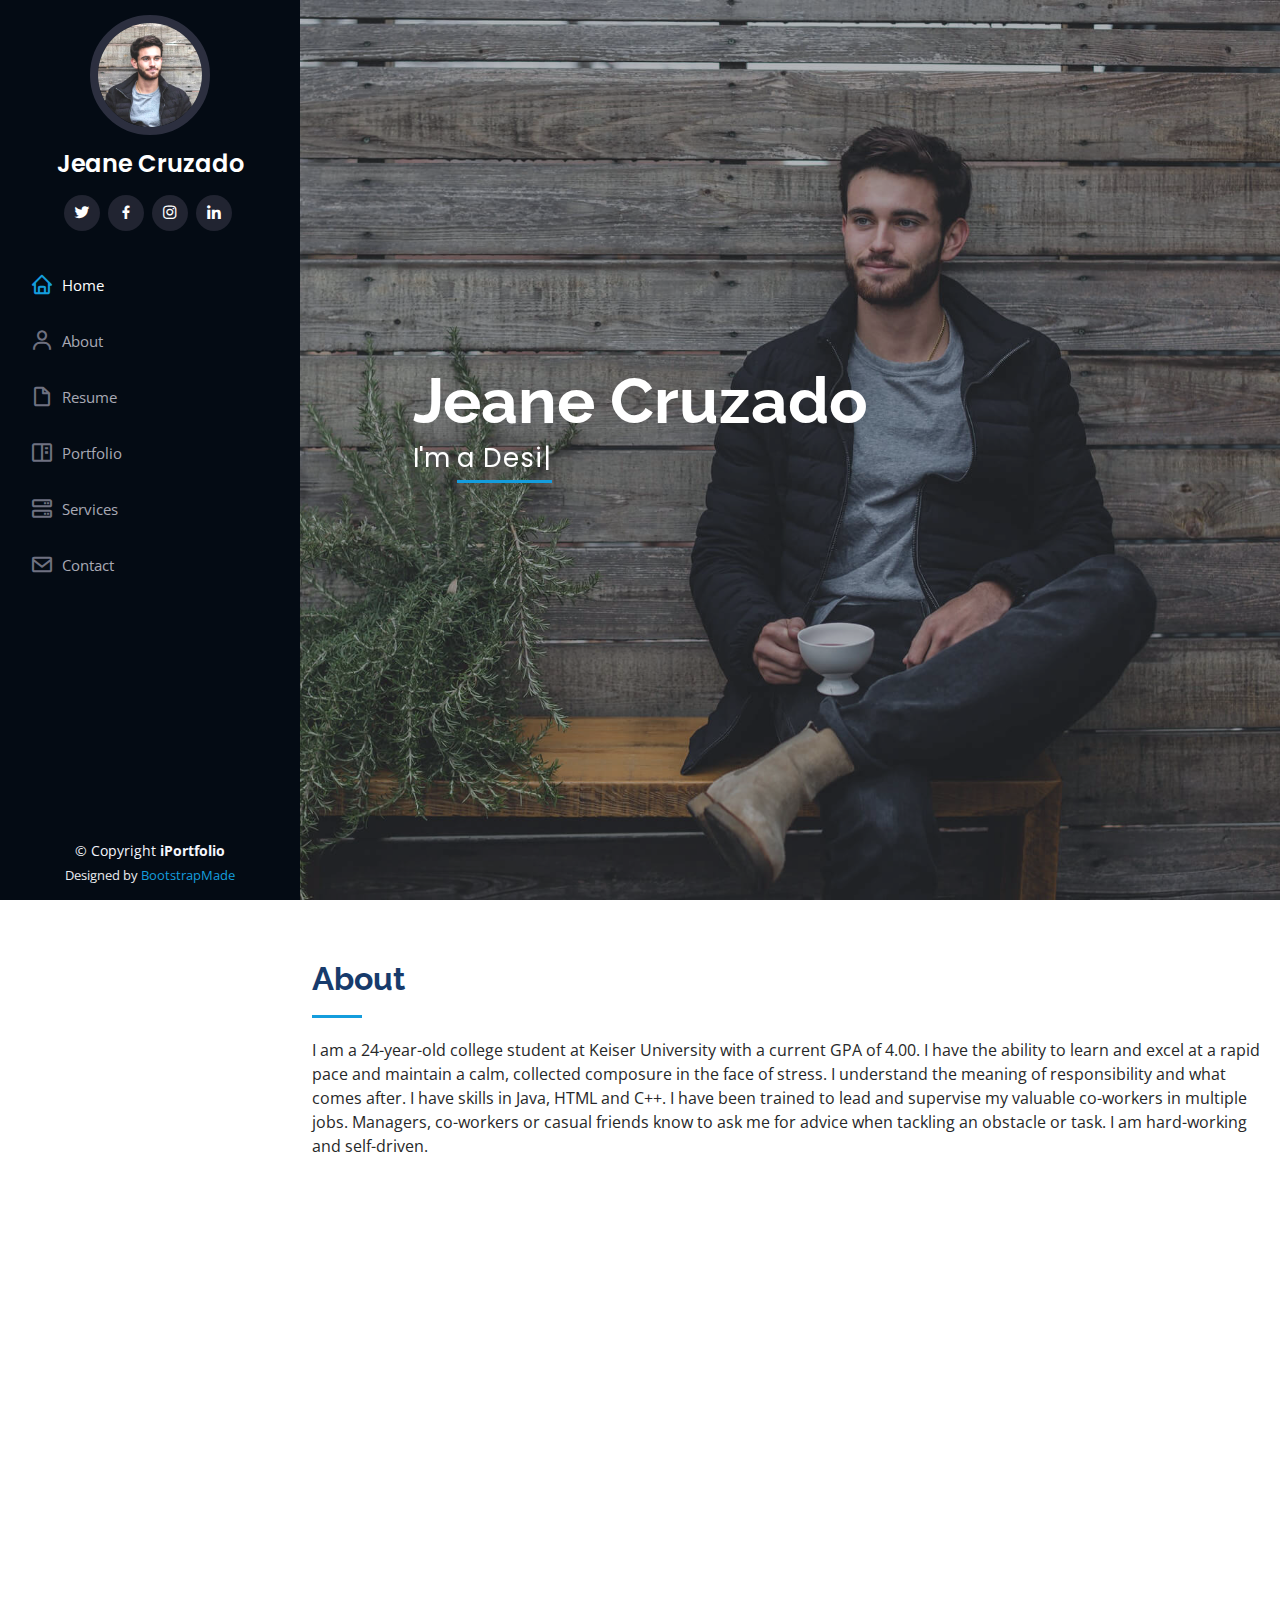
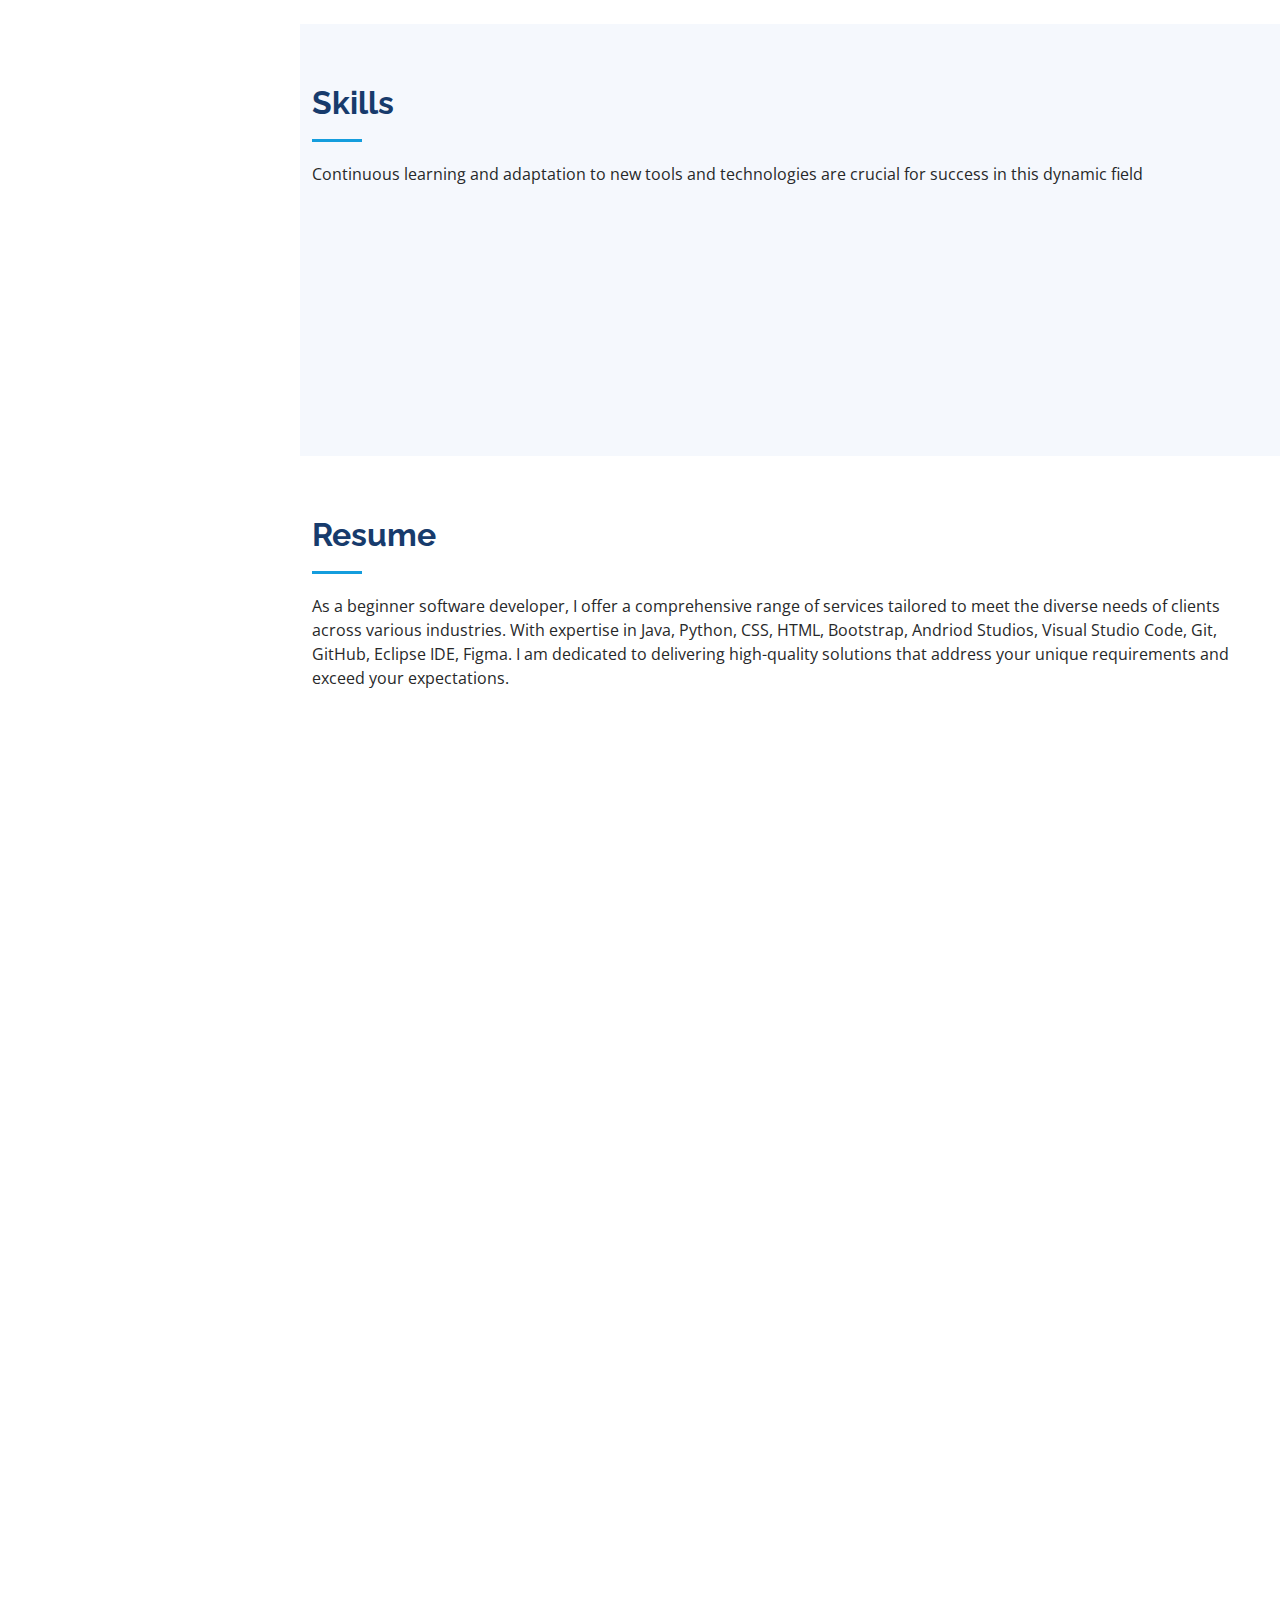
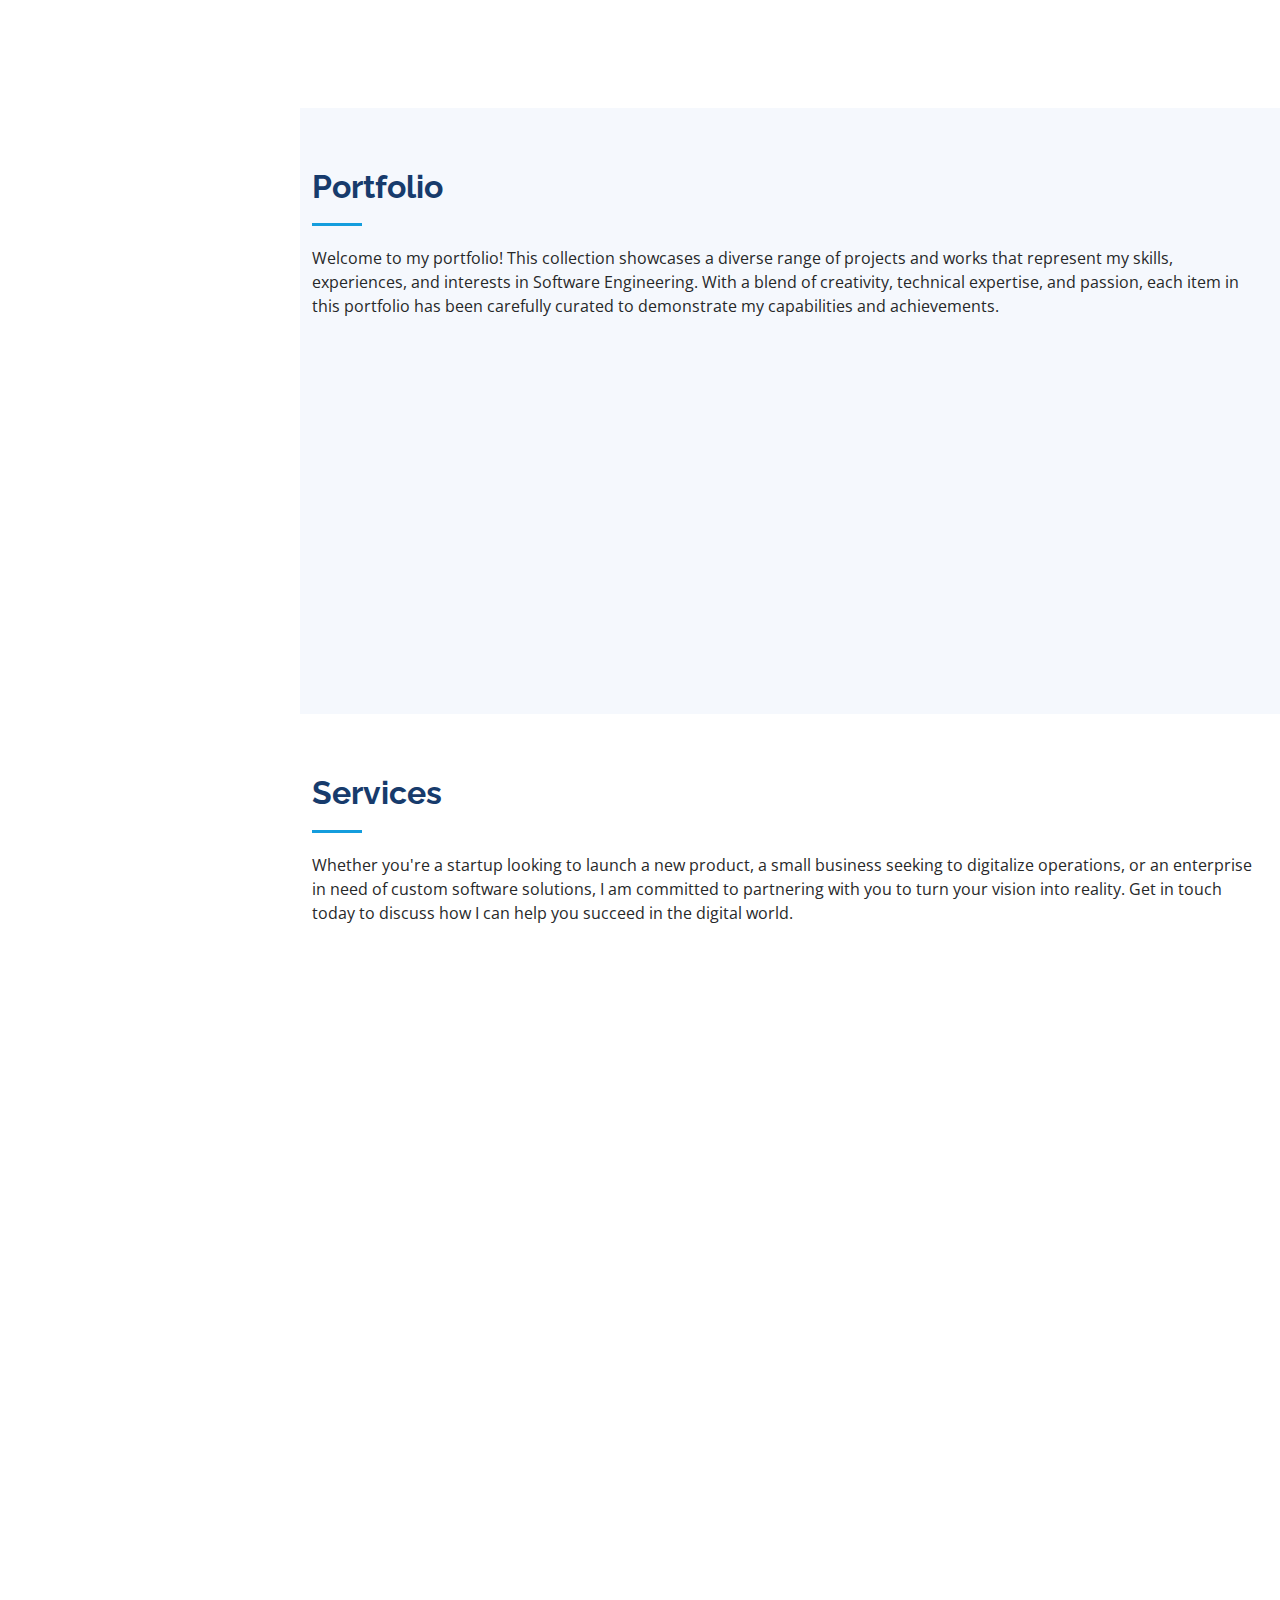
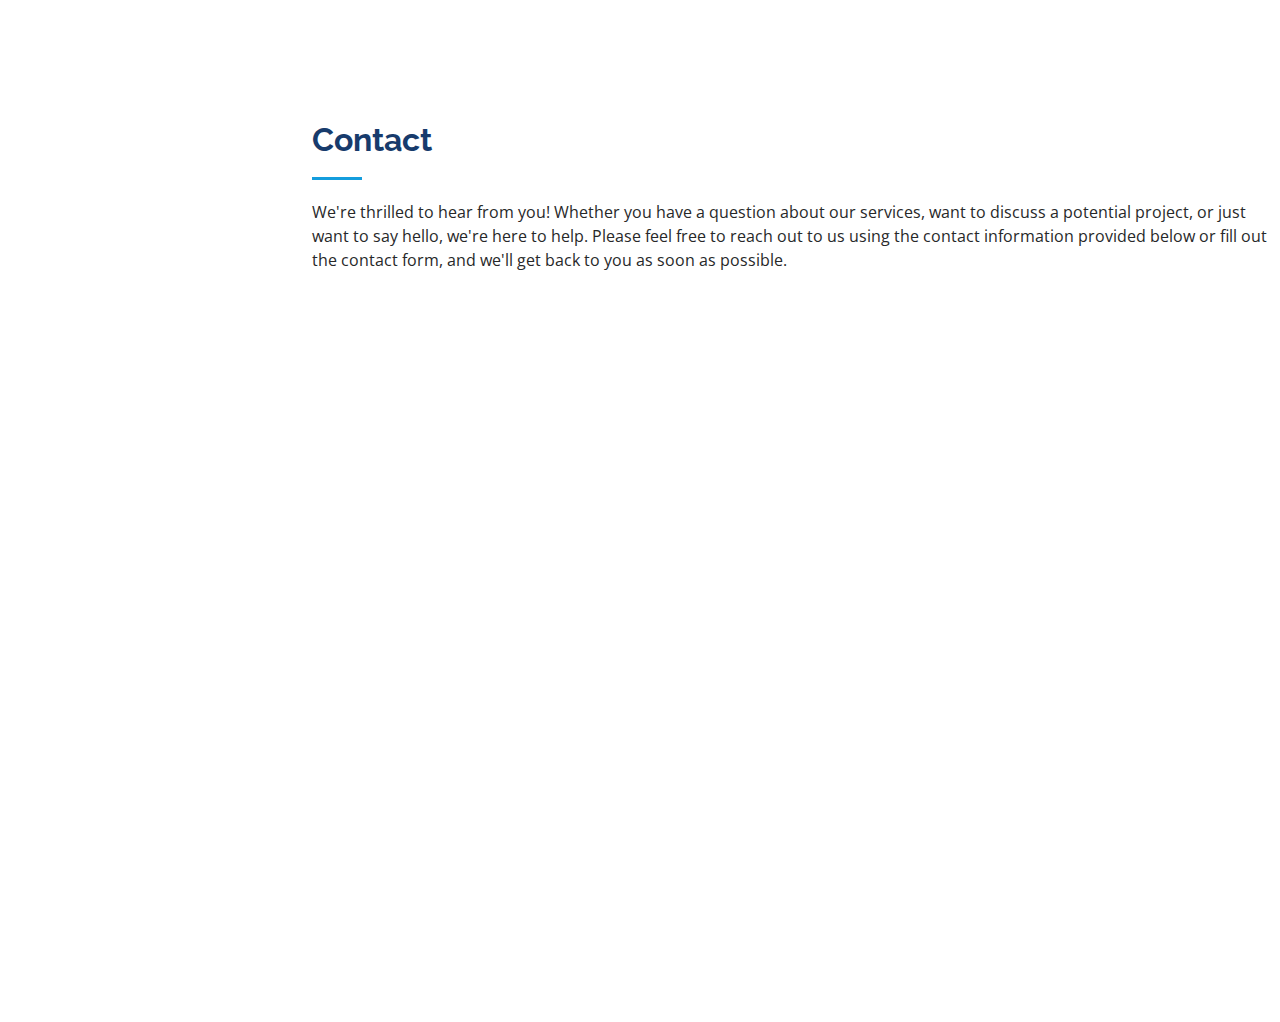
==== iPortfolio/index.html @ e2f55535 "changed porftfolio display size" ====
<!DOCTYPE html>
<html lang="en">

<head>
  <meta charset="utf-8">
  <meta content="width=device-width, initial-scale=1.0" name="viewport">

  <title>Jeane Cruzado</title>
  <meta content="" name="description">
  <meta content="" name="keywords">

  <!-- Favicons -->
  <link href="assets/img/favicon.png" rel="icon">
  <link href="assets/img/apple-touch-icon.png" rel="apple-touch-icon">

  <!-- Google Fonts -->
  <link href="https://fonts.googleapis.com/css?family=Open+Sans:300,300i,400,400i,600,600i,700,700i|Raleway:300,300i,400,400i,500,500i,600,600i,700,700i|Poppins:300,300i,400,400i,500,500i,600,600i,700,700i" rel="stylesheet">

  <!-- Vendor CSS Files -->
  <link href="assets/vendor/aos/aos.css" rel="stylesheet">
  <link href="assets/vendor/bootstrap/css/bootstrap.min.css" rel="stylesheet">
  <link href="assets/vendor/bootstrap-icons/bootstrap-icons.css" rel="stylesheet">
  <link href="assets/vendor/boxicons/css/boxicons.min.css" rel="stylesheet">
  <link href="assets/vendor/glightbox/css/glightbox.min.css" rel="stylesheet">
  <link href="assets/vendor/swiper/swiper-bundle.min.css" rel="stylesheet">

  <!-- Template Main CSS File -->
  <link href="assets/css/style.css" rel="stylesheet">

  <!-- =======================================================
  * Template Name: iPortfolio - v3.7.0
  * Template URL: https://bootstrapmade.com/iportfolio-bootstrap-portfolio-websites-template/
  * Author: BootstrapMade.com
  * License: https://bootstrapmade.com/license/
  ======================================================== -->
</head>

<body>

  <!-- ======= Mobile nav toggle button ======= -->
  <i class="bi bi-list mobile-nav-toggle d-xl-none"></i>

  <!-- ======= Header ======= -->
  <header id="header">
    <div class="d-flex flex-column">

      <div class="profile">
        <img src="assets/img/profile-img.jpg" alt="" class="img-fluid rounded-circle">
        <h1 class="text-light"><a href="index.html">Jeane Cruzado</a></h1>
        <div class="social-links mt-3 text-center">
          <a href="https://twitter.com/rstlss28" class="twitter"><i class="bx bxl-twitter"></i></a>
          <a href="https://www.facebook.com/jmcruzado.28" class="facebook"><i class="bx bxl-facebook"></i></a>
          <a href="https://www.instagram.com/donjeane28/" class="instagram"><i class="bx bxl-instagram"></i></a>
          <a href="https://www.linkedin.com/in/jeane-cruzado-092113208/" class="linkedin"><i class="bx bxl-linkedin"></i></a>
        </div>
      </div>

      <nav id="navbar" class="nav-menu navbar">
        <ul>
          <li><a href="#hero" class="nav-link scrollto active"><i class="bx bx-home"></i> <span>Home</span></a></li>
          <li><a href="#about" class="nav-link scrollto"><i class="bx bx-user"></i> <span>About</span></a></li>
          <li><a href="#resume" class="nav-link scrollto"><i class="bx bx-file-blank"></i> <span>Resume</span></a></li>
          <li><a href="#portfolio" class="nav-link scrollto"><i class="bx bx-book-content"></i> <span>Portfolio</span></a></li>
          <li><a href="#services" class="nav-link scrollto"><i class="bx bx-server"></i> <span>Services</span></a></li>
          <li><a href="#contact" class="nav-link scrollto"><i class="bx bx-envelope"></i> <span>Contact</span></a></li>
        </ul>
      </nav><!-- .nav-menu -->
    </div>
  </header><!-- End Header -->

  <!-- ======= Hero Section ======= -->
  <section id="hero" class="d-flex flex-column justify-content-center align-items-center">
    <div class="hero-container" data-aos="fade-in">
      <h1>Jeane Cruzado</h1>
      <p>I'm <span class="typed" data-typed-items="a Designer,a Developer,a Freelancer"></span></p>
    </div>
  </section><!-- End Hero -->

  <main id="main">

    <!-- ======= About Section ======= -->
    <section id="about" class="about">
      <div class="container">

        <div class="section-title">
          <h2>About</h2>
          <p>I am a 24-year-old college student at Keiser University with a current GPA of 4.00. I have the ability to learn and excel at a rapid pace and maintain a calm, collected composure in the face of stress. I understand the meaning of responsibility and what comes after. I have skills in Java, HTML and C++. I have been trained to lead and supervise my valuable co-workers in multiple jobs. Managers, co-workers or casual friends know to ask me for advice when tackling an obstacle or task. I am hard-working and self-driven.  </p>
        </div>

        <div class="row">
          <div class="col-lg-4" data-aos="fade-right">
            <img src="assets/img/profile-img.jpg" class="img-fluid" alt="">
          </div>
          <div class="col-lg-8 pt-4 pt-lg-0 content" data-aos="fade-left">
            <h3>UI/UX Designer &amp; Web Developer.</h3>
            <p class="fst-italic">
              Lorem ipsum dolor sit amet, consectetur adipiscing elit, sed do eiusmod tempor incididunt ut labore et dolore
              magna aliqua.
            </p>
            <div class="row">
              <div class="col-lg-6">
                <ul>
                  <li><i class="bi bi-chevron-right"></i> <strong>Birthday:</strong> <span>28 May 1999</span></li>
                  <li><i class="bi bi-chevron-right"></i> <strong>Website:</strong> <span>www.calendier.com</span></li>
                  <li><i class="bi bi-chevron-right"></i> <strong>Phone:</strong> <span>(954) 600-4124</span></li>
                  <li><i class="bi bi-chevron-right"></i> <strong>City:</strong> <span>Florida, USA</span></li>
                </ul>
              </div>
              <div class="col-lg-6">
                <ul>
                  <li><i class="bi bi-chevron-right"></i> <strong>Age:</strong> <span>24s</span></li>
                  <li><i class="bi bi-chevron-right"></i> <strong>Degree:</strong> <span>Bachelors</span></li>
                  <li><i class="bi bi-chevron-right"></i> <strong>PhEmailone:</strong> <span>jeanecruzado28@gmail.com</span></li>
                  <li><i class="bi bi-chevron-right"></i> <strong>Freelance:</strong> <span>Available</span></li>
                </ul>
              </div>
            </div>
            <p>
              Whether you're launching a new website, revamping an existing one, or need ongoing support and maintenance, our team of experienced web developers is here to help. Contact us today to discuss your project requirements and take the first step towards building a successful online presence.
            </p>
          </div>
        </div>

      </div>
    </section><!-- End About Section -->

    <!-- ======= Skills Section ======= -->
    <section id="skills" class="skills section-bg">
      <div class="container">

        <div class="section-title">
          <h2>Skills</h2>
          <p>Continuous learning and adaptation to new tools and technologies are crucial for success in this dynamic field</p>
        </div>

        <div class="row skills-content">

          <div class="col-lg-6" data-aos="fade-up">

            <div class="progress">
              <span class="skill">HTML <i class="val">100%</i></span>
              <div class="progress-bar-wrap">
                <div class="progress-bar" role="progressbar" aria-valuenow="100" aria-valuemin="0" aria-valuemax="100"></div>
              </div>
            </div>

            <div class="progress">
              <span class="skill">CSS <i class="val">100%</i></span>
              <div class="progress-bar-wrap">
                <div class="progress-bar" role="progressbar" aria-valuenow="100" aria-valuemin="0" aria-valuemax="100"></div>
              </div>
            </div>

            <div class="progress">
              <span class="skill">JavaScript <i class="val">75%</i></span>
              <div class="progress-bar-wrap">
                <div class="progress-bar" role="progressbar" aria-valuenow="75" aria-valuemin="0" aria-valuemax="100"></div>
              </div>
            </div>

          </div>

          <div class="col-lg-6" data-aos="fade-up" data-aos-delay="100">

            <div class="progress">
              <span class="skill">Python <i class="val">20%</i></span>
              <div class="progress-bar-wrap">
                <div class="progress-bar" role="progressbar" aria-valuenow="20" aria-valuemin="0" aria-valuemax="100"></div>
              </div>
            </div>

            <div class="progress">
              <span class="skill">WordPress/CMS <i class="val">90%</i></span>
              <div class="progress-bar-wrap">
                <div class="progress-bar" role="progressbar" aria-valuenow="90" aria-valuemin="0" aria-valuemax="100"></div>
              </div>
            </div>

            <div class="progress">
              <span class="skill">Java <i class="val">100%</i></span>
              <div class="progress-bar-wrap">
                <div class="progress-bar" role="progressbar" aria-valuenow="100" aria-valuemin="0" aria-valuemax="100"></div>
              </div>
            </div>

          </div>

        </div>

      </div>
    </section><!-- End Skills Section -->

    <!-- ======= Resume Section ======= -->
    <section id="resume" class="resume">
      <div class="container">

        <div class="section-title">
          <h2>Resume</h2>
          <p>As a beginner software developer, I offer a comprehensive range of services tailored to meet the diverse needs of clients across various industries. With expertise in Java, Python, CSS, HTML, Bootstrap, Andriod Studios, Visual Studio Code, Git, GitHub, Eclipse IDE, Figma. I am dedicated to delivering high-quality solutions that address your unique requirements and exceed your expectations.</p>
        </div>

        <div class="row">
          <div class="col-lg-6" data-aos="fade-up">
            <h3 class="resume-title">Sumary</h3>
            <div class="resume-item pb-0">
              <h4>Jeane Cruzado</h4>
              <p><em>Software Engineering student at Keiser University. Experienced in Retail, Sales, Marketing, Security and Food Industry</em></p>
              <ul>
                <li>2062 SW 176th Ave, Miramar, FL 33029</li>
                <li>(954) 600-4124</li>
                <li>jeanecruzado28@gmail.com </li>
              </ul>
            </div>

            <h3 class="resume-title">Education</h3>
            <div class="resume-item">
              <h4>Bachelor of Science in Software Engineering</h4>
              <h5>2023 - Ongoing</h5>
              <p><em>Keiser University, Pembroke Pines, FL</em></p>
              <p>Keiser University was founded by Dr. Arthur Keiser and Evelyn Keiser in 1977, when they set out to create a University to better serve adult learners seeking a career-focused education.</p>
            </div>
          </div>
          <div class="col-lg-6" data-aos="fade-up" data-aos-delay="100">
            <h3 class="resume-title">Professional Experience</h3> 
            
            <div class="resume-item">
              <h4>Shift Supervisor</h4>
              <h5>October,2016 – February 2017</h5>
              <p><em>Haagen-Dazs, Sunrise, FL</em></p>
            </div>
            <div class="resume-item">
              <h4>Shift Supervisor</h4>
              <h5>February 2017 – April 2018</h5>
              <p><em>Panera Bread, Pembroke Pines, FL </em></p>
            </div>
            <div class="resume-item">
              <h4>Shift Supervisor</h4>
              <h5>April 2018 - November 2018</h5>
              <p><em>Winn-Dixie, Pembroke Pines, FL </em></p>
            </div>
            <div class="resume-item">
              <h4>Deli Clerk</h4>
              <h5>February 2017 – April 2018</h5>
              <p><em>BJ's Wholesale, Pembroke Pines, FL </em></p>
            </div>
            <div class="resume-item">
              <h4>Line Associate</h4>
              <h5>January 2020 – January 2022</h5>
              <p><em>Au Bon Pain, Hollywood, FL </em></p>
            </div>
            <div class="resume-item">
              <h4>Security Agent</h4>
              <h5>February 2017 – April 2018</h5>
              <p><em>Global Security Associates, Fort Lauderdale/Miami Airport </em></p>
            </div>
            <div class="resume-item">
              <h4>Full Time Key Holder</h4>
              <h5>February 2017 – April 2018</h5>
              <p><em>Full-Time Key Holder, Pembroke Pines, FL </em></p>
            </div>  

           
          </div>
        </div>

      </div>
    </section><!-- End Resume Section -->

    <!-- ======= Portfolio Section ======= -->
    <section id="portfolio" class="portfolio section-bg">
      <div class="container">

        <div class="section-title">
          <h2>Portfolio</h2>
          <p>Welcome to my portfolio! This collection showcases a diverse range of projects and works that represent my skills, experiences, and interests in Software Engineering. With a blend of creativity, technical expertise, and passion, each item in this portfolio has been carefully curated to demonstrate my capabilities and achievements.</p>
        </div>

        <div class="row" data-aos="fade-up">
          <div class="col-lg-12 d-flex justify-content-center">
            <ul id="portfolio-flters">
              <li data-filter="*" class="filter-active">All</li>
              <li data-filter=".filter-app">App</li>
              <li data-filter=".filter-web">Web</li>
            </ul>
          </div>
        </div>

        <div class="row portfolio-container" data-aos="fade-up" data-aos-delay="100">

          <div class="col-lg-4 col-md-6 portfolio-item filter-app">
            <div class="portfolio-wrap">
              <img src="/iPortfolio/assets/img/projects/calendier_loginPage.png" class="img-fluid" alt=""/>
              <div class="portfolio-links">
                <a href="/iPortfolio/assets/img/projects/calendier_loginPage.png" data-gallery="portfolioGallery" class="portfolio-lightbox" title="Calendier"><i class="bx bx-plus"></i></a>
                <a href="portfolio-details.html" title="More Details"><i class="bx bx-link"></i></a>
              </div>
            </div>
          </div>

          <div class="col-lg-4 col-md-6 portfolio-item filter-web">
            <div class="portfolio-wrap">
              <img src="/iPortfolio/assets/img/project_pic.png" class="img-fluid" alt=""/>
              <div class="portfolio-links">
                <a href="/iPortfolio/assets/img/project_pic.png" data-gallery="portfolioGallery" class="portfolio-lightbox" title="Calendier.com"><i class="bx bx-plus"></i></a>
                <a href="portfolio-details.html" title="More Details"><i class="bx bx-link"></i></a>
              </div>
            </div>
          </div>

        </div>

      </div>
    </section><!-- End Portfolio Section -->

    <!-- ======= Services Section ======= -->
    <section id="services" class="services">
      <div class="container">

        <div class="section-title">
          <h2>Services</h2>
          <p>Whether you're a startup looking to launch a new product, a small business seeking to digitalize operations, or an enterprise in need of custom software solutions, I am committed to partnering with you to turn your vision into reality. Get in touch today to discuss how I can help you succeed in the digital world.</p>
        </div>

        <div class="row">
          <div class="col-lg-4 col-md-6 icon-box" data-aos="fade-up">
            <div class="icon"><i class="bi bi-briefcase"></i></div>
            <h4 class="title"><a href=""> Custom Software Development</a></h4>
            <p class="description">I specialize in developing bespoke software solutions tailored to your specific business needs. Whether you require a web application, mobile app, desktop software, or enterprise solution, I can design and build a custom solution from scratch.</p>
          </div>
          <div class="col-lg-4 col-md-6 icon-box" data-aos="fade-up" data-aos-delay="100">
            <div class="icon"><i class="bi bi-card-checklist"></i></div>
            <h4 class="title"><a href="">Web Development</a></h4>
            <p class="description">From simple websites to complex web applications, I offer full-stack web development services. Utilizing the latest technologies such as HTML5, CSS3, JavaScript, and various frameworks (e.g., React.js, Angular, Vue.js), I create responsive, user-friendly, and scalable web solutions.</p>
          </div>
          <div class="col-lg-4 col-md-6 icon-box" data-aos="fade-up" data-aos-delay="200">
            <div class="icon"><i class="bi bi-bar-chart"></i></div>
            <h4 class="title"><a href="">Mobile App Development</a></h4>
            <p class="description">I have expertise in developing native and cross-platform mobile applications for iOS and Android platforms. Leveraging tools like Swift, Kotlin, React Native, or Flutter, I craft intuitive and feature-rich mobile apps that enhance user engagement and drive business growth.</p>
          </div>
          <div class="col-lg-4 col-md-6 icon-box" data-aos="fade-up" data-aos-delay="300">
            <div class="icon"><i class="bi bi-binoculars"></i></div>
            <h4 class="title"><a href=""> Software Consulting</a></h4>
            <p class="description">Need guidance on technology selection, architecture design, or project planning? I provide strategic software consulting services to help you make informed decisions and optimize your software development processes for maximum efficiency and effectiveness.</p>
          </div>
          <div class="col-lg-4 col-md-6 icon-box" data-aos="fade-up" data-aos-delay="400">
            <div class="icon"><i class="bi bi-brightness-high"></i></div>
            <h4 class="title"><a href="">API Development and Integration</a></h4>
            <p class="description">I design and develop robust APIs (Application Programming Interfaces) to facilitate seamless communication and data exchange between different software systems. Additionally, I offer integration services to connect your existing applications with third-party services or platforms.</p>
          </div>
          <div class="col-lg-4 col-md-6 icon-box" data-aos="fade-up" data-aos-delay="500">
            <div class="icon"><i class="bi bi-calendar4-week"></i></div>
            <h4 class="title"><a href="">Maintenance and Support</a></h4>
            <p class="description">Your software solution requires ongoing maintenance and support to ensure optimal performance and reliability. I offer maintenance services, including bug fixes, performance optimization, security updates, and feature enhancements, to keep your software up-to-date and running smoothly.</p>
          </div>
        </div>

      </div>
    </section><!-- End Services Section -->

    <!-- ======= Contact Section ======= -->
    <section id="contact" class="contact">
      <div class="container">

        <div class="section-title">
          <h2>Contact</h2>
          <p>We're thrilled to hear from you! Whether you have a question about our services, want to discuss a potential project, or just want to say hello, we're here to help. Please feel free to reach out to us using the contact information provided below or fill out the contact form, and we'll get back to you as soon as possible.</p>
        </div>

        <div class="row" data-aos="fade-in">

          <div class="col-lg-5 d-flex align-items-stretch">
            <div class="info">
              <div class="address">
                <i class="bi bi-geo-alt"></i>
                <h4>Location:</h4>
                <p>2062 SW 176th Ave, Miramar, FL 33029</p>
              </div>

              <div class="email">
                <i class="bi bi-envelope"></i>
                <h4>Email:</h4>
                <p>jeanecruzado28@gmail.com</p>
              </div>

              <div class="phone">
                <i class="bi bi-phone"></i>
                <h4>Call:</h4>
                <p>+1 (954) 600-4124</p>
              </div>

              <iframe src="https://www.google.com/maps/embed?pb=!1m18!1m12!1m3!1d3586.3798184156694!2d-80.38581572513651!3d25.988372599202624!2m3!1f0!2f0!3f0!3m2!1i1024!2i768!4f13.1!3m3!1m2!1s0x88d9a3e930a8bf61%3A0x116f5a7b94c8d206!2s2062%20SW%20176th%20Ave%2C%20Miramar%2C%20FL%2033029!5e0!3m2!1sen!2sus!4v1710290261396!5m2!1sen!2sus" width="450" height="250" style="border:0;" allowfullscreen="" loading="lazy" referrerpolicy="no-referrer-when-downgrade"></iframe>
            </div>

          </div>

          <div class="col-lg-7 mt-5 mt-lg-0 d-flex align-items-stretch">
            <form action="forms/contact.php" method="post" role="form" class="php-email-form">
              <div class="row">
                <div class="form-group col-md-6">
                  <label for="name">Your Name</label>
                  <input type="text" name="name" class="form-control" id="name" required>
                </div>
                <div class="form-group col-md-6">
                  <label for="name">Your Email</label>
                  <input type="email" class="form-control" name="email" id="email" required>
                </div>
              </div>
              <div class="form-group">
                <label for="name">Subject</label>
                <input type="text" class="form-control" name="subject" id="subject" required>
              </div>
              <div class="form-group">
                <label for="name">Message</label>
                <textarea class="form-control" name="message" rows="10" required></textarea>
              </div>
              <div class="my-3">
                <div class="loading">Loading</div>
                <div class="error-message"></div>
                <div class="sent-message">Your message has been sent. Thank you!</div>
              </div>
              <div class="text-center"><button type="submit">Send Message</button></div>
            </form>
          </div>

        </div>

      </div>
    </section><!-- End Contact Section -->

  </main><!-- End #main -->

  <!-- ======= Footer ======= -->
  <footer id="footer">
    <div class="container">
      <div class="copyright">
        &copy; Copyright <strong><span>iPortfolio</span></strong>
      </div>
      <div class="credits">
        <!-- All the links in the footer should remain intact. -->
        <!-- You can delete the links only if you purchased the pro version. -->
        <!-- Licensing information: https://bootstrapmade.com/license/ -->
        <!-- Purchase the pro version with working PHP/AJAX contact form: https://bootstrapmade.com/iportfolio-bootstrap-portfolio-websites-template/ -->
        Designed by <a href="https://bootstrapmade.com/">BootstrapMade</a>
      </div>
    </div>
  </footer><!-- End  Footer -->

  <a href="#" class="back-to-top d-flex align-items-center justify-content-center"><i class="bi bi-arrow-up-short"></i></a>

  <!-- Vendor JS Files -->
  <script src="assets/vendor/purecounter/purecounter.js"></script>
  <script src="assets/vendor/aos/aos.js"></script>
  <script src="assets/vendor/bootstrap/js/bootstrap.bundle.min.js"></script>
  <script src="assets/vendor/glightbox/js/glightbox.min.js"></script>
  <script src="assets/vendor/isotope-layout/isotope.pkgd.min.js"></script>
  <script src="assets/vendor/swiper/swiper-bundle.min.js"></script>
  <script src="assets/vendor/typed.js/typed.min.js"></script>
  <script src="assets/vendor/waypoints/noframework.waypoints.js"></script>
  <script src="assets/vendor/php-email-form/validate.js"></script>

  <!-- Template Main JS File -->
  <script src="assets/js/main.js"></script>

</body>

</html>
---- iPortfolio/assets/css/style.css ----
/**
* Template Name: iPortfolio - v3.7.0
* Template URL: https://bootstrapmade.com/iportfolio-bootstrap-portfolio-websites-template/
* Author: BootstrapMade.com
* License: https://bootstrapmade.com/license/
*/

/*--------------------------------------------------------------
# General
--------------------------------------------------------------*/
body {
  font-family: "Open Sans", sans-serif;
  color: #272829;
}

a {
  color: #149ddd;
  text-decoration: none;
}

a:hover {
  color: #37b3ed;
  text-decoration: none;
}

h1, h2, h3, h4, h5, h6 {
  font-family: "Raleway", sans-serif;
}

/*--------------------------------------------------------------
# Back to top button
--------------------------------------------------------------*/
.back-to-top {
  position: fixed;
  visibility: hidden;
  opacity: 0;
  right: 15px;
  bottom: 15px;
  z-index: 996;
  background: #149ddd;
  width: 40px;
  height: 40px;
  border-radius: 50px;
  transition: all 0.4s;
}
.back-to-top i {
  font-size: 28px;
  color: #fff;
  line-height: 0;
}
.back-to-top:hover {
  background: #2eafec;
  color: #fff;
}
.back-to-top.active {
  visibility: visible;
  opacity: 1;
}

/*--------------------------------------------------------------
# Header
--------------------------------------------------------------*/
#header {
  position: fixed;
  top: 0;
  left: 0;
  bottom: 0;
  width: 300px;
  transition: all ease-in-out 0.5s;
  z-index: 9997;
  transition: all 0.5s;
  padding: 0 15px;
  background: #040b14;
  overflow-y: auto;
}
#header .profile img {
  margin: 15px auto;
  display: block;
  width: 120px;
  border: 8px solid #2c2f3f;
}
#header .profile h1 {
  font-size: 24px;
  margin: 0;
  padding: 0;
  font-weight: 600;
  -moz-text-align-last: center;
  text-align-last: center;
  font-family: "Poppins", sans-serif;
}
#header .profile h1 a, #header .profile h1 a:hover {
  color: #fff;
  text-decoration: none;
}
#header .profile .social-links a {
  font-size: 18px;
  display: inline-block;
  background: #212431;
  color: #fff;
  line-height: 1;
  padding: 8px 0;
  margin-right: 4px;
  border-radius: 50%;
  text-align: center;
  width: 36px;
  height: 36px;
  transition: 0.3s;
}
#header .profile .social-links a:hover {
  background: #149ddd;
  color: #fff;
  text-decoration: none;
}

#main {
  margin-left: 300px;
}

@media (max-width: 1199px) {
  #header {
    left: -300px;
  }

  #main {
    margin-left: 0;
  }
}
/*--------------------------------------------------------------
# Navigation Menu
--------------------------------------------------------------*/
/* Desktop Navigation */
.nav-menu {
  padding: 30px 0 0 0;
}
.nav-menu * {
  margin: 0;
  padding: 0;
  list-style: none;
}
.nav-menu > ul > li {
  position: relative;
  white-space: nowrap;
}
.nav-menu a, .nav-menu a:focus {
  display: flex;
  align-items: center;
  color: #a8a9b4;
  padding: 12px 15px;
  margin-bottom: 8px;
  transition: 0.3s;
  font-size: 15px;
}
.nav-menu a i, .nav-menu a:focus i {
  font-size: 24px;
  padding-right: 8px;
  color: #6f7180;
}
.nav-menu a:hover, .nav-menu .active, .nav-menu .active:focus, .nav-menu li:hover > a {
  text-decoration: none;
  color: #fff;
}
.nav-menu a:hover i, .nav-menu .active i, .nav-menu .active:focus i, .nav-menu li:hover > a i {
  color: #149ddd;
}

/* Mobile Navigation */
.mobile-nav-toggle {
  position: fixed;
  right: 15px;
  top: 15px;
  z-index: 9998;
  border: 0;
  font-size: 24px;
  transition: all 0.4s;
  outline: none !important;
  background-color: #149ddd;
  color: #fff;
  width: 40px;
  height: 40px;
  display: inline-flex;
  align-items: center;
  justify-content: center;
  line-height: 0;
  border-radius: 50px;
  cursor: pointer;
}

.mobile-nav-active {
  overflow: hidden;
}
.mobile-nav-active #header {
  left: 0;
}

/*--------------------------------------------------------------
# Hero Section
--------------------------------------------------------------*/
#hero {
  width: 100%;
  height: 100vh;
  background: url("../img/hero-bg.jpg") top center;
  background-size: cover;
}
#hero:before {
  content: "";
  background: rgba(5, 13, 24, 0.3);
  position: absolute;
  bottom: 0;
  top: 0;
  left: 0;
  right: 0;
  z-index: 1;
}
#hero .hero-container {
  position: relative;
  z-index: 2;
  min-width: 300px;
}
#hero h1 {
  margin: 0 0 10px 0;
  font-size: 64px;
  font-weight: 700;
  line-height: 56px;
  color: #fff;
}
#hero p {
  color: #fff;
  margin-bottom: 50px;
  font-size: 26px;
  font-family: "Poppins", sans-serif;
}
#hero p span {
  color: #fff;
  padding-bottom: 4px;
  letter-spacing: 1px;
  border-bottom: 3px solid #149ddd;
}
@media (min-width: 1024px) {
  #hero {
    background-attachment: fixed;
  }
}
@media (max-width: 768px) {
  #hero h1 {
    font-size: 28px;
    line-height: 36px;
  }
  #hero h2 {
    font-size: 18px;
    line-height: 24px;
    margin-bottom: 30px;
  }
}

/*--------------------------------------------------------------
# Sections General
--------------------------------------------------------------*/
section {
  padding: 60px 0;
  overflow: hidden;
}

.section-bg {
  background: #f5f8fd;
}

.section-title {
  padding-bottom: 30px;
}
.section-title h2 {
  font-size: 32px;
  font-weight: bold;
  margin-bottom: 20px;
  padding-bottom: 20px;
  position: relative;
  color: #173b6c;
}
.section-title h2::after {
  content: "";
  position: absolute;
  display: block;
  width: 50px;
  height: 3px;
  background: #149ddd;
  bottom: 0;
  left: 0;
}
.section-title p {
  margin-bottom: 0;
}

/*--------------------------------------------------------------
# About
--------------------------------------------------------------*/
.about .content h3 {
  font-weight: 700;
  font-size: 26px;
  color: #173b6c;
}
.about .content ul {
  list-style: none;
  padding: 0;
}
.about .content ul li {
  margin-bottom: 20px;
  display: flex;
  align-items: center;
}
.about .content ul strong {
  margin-right: 10px;
}
.about .content ul i {
  font-size: 16px;
  margin-right: 5px;
  color: #149ddd;
  line-height: 0;
}
.about .content p:last-child {
  margin-bottom: 0;
}

/*--------------------------------------------------------------
# Facts
--------------------------------------------------------------*/
.facts {
  padding-bottom: 30px;
}
.facts .count-box {
  padding: 30px;
  width: 100%;
}
.facts .count-box i {
  display: block;
  font-size: 44px;
  color: #149ddd;
  float: left;
  line-height: 0;
}
.facts .count-box span {
  font-size: 48px;
  line-height: 40px;
  display: block;
  font-weight: 700;
  color: #050d18;
  margin-left: 60px;
}
.facts .count-box p {
  padding: 15px 0 0 0;
  margin: 0 0 0 60px;
  font-family: "Raleway", sans-serif;
  font-size: 14px;
  color: #122f57;
}
.facts .count-box a {
  font-weight: 600;
  display: block;
  margin-top: 20px;
  color: #122f57;
  font-size: 15px;
  font-family: "Poppins", sans-serif;
  transition: ease-in-out 0.3s;
}
.facts .count-box a:hover {
  color: #1f5297;
}

/*--------------------------------------------------------------
# Akills
--------------------------------------------------------------*/
.skills .progress {
  height: 60px;
  display: block;
  background: none;
  border-radius: 0;
}
.skills .progress .skill {
  padding: 0;
  margin: 0 0 6px 0;
  text-transform: uppercase;
  display: block;
  font-weight: 600;
  font-family: "Poppins", sans-serif;
  color: #050d18;
}
.skills .progress .skill .val {
  float: right;
  font-style: normal;
}
.skills .progress-bar-wrap {
  background: #dce8f8;
  height: 10px;
}
.skills .progress-bar {
  width: 1px;
  height: 10px;
  transition: 0.9s;
  background-color: #149ddd;
}

/*--------------------------------------------------------------
# Resume
--------------------------------------------------------------*/
.resume .resume-title {
  font-size: 26px;
  font-weight: 700;
  margin-top: 20px;
  margin-bottom: 20px;
  color: #050d18;
}
.resume .resume-item {
  padding: 0 0 20px 20px;
  margin-top: -2px;
  border-left: 2px solid #1f5297;
  position: relative;
}
.resume .resume-item h4 {
  line-height: 18px;
  font-size: 18px;
  font-weight: 600;
  text-transform: uppercase;
  font-family: "Poppins", sans-serif;
  color: #050d18;
  margin-bottom: 10px;
}
.resume .resume-item h5 {
  font-size: 16px;
  background: #e4edf9;
  padding: 5px 15px;
  display: inline-block;
  font-weight: 600;
  margin-bottom: 10px;
}
.resume .resume-item ul {
  padding-left: 20px;
}
.resume .resume-item ul li {
  padding-bottom: 10px;
}
.resume .resume-item:last-child {
  padding-bottom: 0;
}
.resume .resume-item::before {
  content: "";
  position: absolute;
  width: 16px;
  height: 16px;
  border-radius: 50px;
  left: -9px;
  top: 0;
  background: #fff;
  border: 2px solid #1f5297;
}

/*--------------------------------------------------------------
# Portfolio
--------------------------------------------------------------*/
.portfolio .portfolio-item {
  margin-bottom: 30px;
}
.portfolio #portfolio-flters {
  padding: 0;
  margin: 0 auto 35px auto;
  list-style: none;
  text-align: center;
  background: #fff;
  border-radius: 50px;
  padding: 2px 15px;
}
.portfolio #portfolio-flters li {
  cursor: pointer;
  display: inline-block;
  padding: 10px 15px 8px 15px;
  font-size: 14px;
  font-weight: 600;
  line-height: 1;
  text-transform: uppercase;
  color: #272829;
  margin-bottom: 5px;
  transition: all 0.3s ease-in-out;
}
.portfolio #portfolio-flters li:hover, .portfolio #portfolio-flters li.filter-active {
  color: #149ddd;
}
.portfolio #portfolio-flters li:last-child {
  margin-right: 0;
}
.portfolio .portfolio-wrap {
  transition: 0.3s;
  position: relative;
  overflow: hidden;
  z-index: 1;
  object-fit:fill;            
  width: 300px;
  height: 200px;
  border:solid 2px #467ebe;
}
.portfolio .portfolio-wrap::before {
  content: "";
  background: rgba(255, 255, 255, 0.5);
  position: absolute;
  left: 0;
  right: 0;
  top: 0;
  bottom: 0;
  transition: all ease-in-out 0.3s;
  z-index: 2;
  opacity: 0;
}
.portfolio .portfolio-wrap .portfolio-links {
  opacity: 1;
  left: 0;
  right: 0;
  bottom: -60px;
  z-index: 3;
  position: absolute;
  transition: all ease-in-out 0.3s;
  display: flex;
  justify-content: center;
}
.portfolio .portfolio-wrap .portfolio-links a {
  color: #fff;
  font-size: 28px;
  text-align: center;
  background: rgba(20, 157, 221, 0.75);
  transition: 0.3s;
  width: 50%;
}
.portfolio .portfolio-wrap .portfolio-links a:hover {
  background: rgba(20, 157, 221, 0.95);
}
.portfolio .portfolio-wrap .portfolio-links a + a {
  border-left: 1px solid #37b3ed;
}
.portfolio .portfolio-wrap:hover::before {
  top: 0;
  left: 0;
  right: 0;
  bottom: 0;
  opacity: 1;
}
.portfolio .portfolio-wrap:hover .portfolio-links {
  opacity: 1;
  bottom: 0;
}

/*--------------------------------------------------------------
# Portfolio Details
--------------------------------------------------------------*/
.portfolio-details {
  padding-top: 40px;
}
.portfolio-details .portfolio-details-slider img {
  width: 100%;
}
.portfolio-details .portfolio-details-slider .swiper-pagination {
  margin-top: 20px;
  position: relative;
}
.portfolio-details .portfolio-details-slider .swiper-pagination .swiper-pagination-bullet {
  width: 12px;
  height: 12px;
  background-color: #fff;
  opacity: 1;
  border: 1px solid #149ddd;
}
.portfolio-details .portfolio-details-slider .swiper-pagination .swiper-pagination-bullet-active {
  background-color: #149ddd;
}
.portfolio-details .portfolio-info {
  padding: 30px;
  box-shadow: 0px 0 30px rgba(5, 13, 24, 0.08);
}
.portfolio-details .portfolio-info h3 {
  font-size: 22px;
  font-weight: 700;
  margin-bottom: 20px;
  padding-bottom: 20px;
  border-bottom: 1px solid #eee;
}
.portfolio-details .portfolio-info ul {
  list-style: none;
  padding: 0;
  font-size: 15px;
}
.portfolio-details .portfolio-info ul li + li {
  margin-top: 10px;
}
.portfolio-details .portfolio-description {
  padding-top: 30px;
}
.portfolio-details .portfolio-description h2 {
  font-size: 26px;
  font-weight: 700;
  margin-bottom: 20px;
}
.portfolio-details .portfolio-description p {
  padding: 0;
}

/*--------------------------------------------------------------
# Services
--------------------------------------------------------------*/
.services .icon-box {
  margin-bottom: 20px;
}
.services .icon {
  float: left;
  display: flex;
  align-items: center;
  justify-content: center;
  width: 54px;
  height: 54px;
  background: #149ddd;
  border-radius: 50%;
  transition: 0.5s;
  border: 1px solid #149ddd;
}
.services .icon i {
  color: #fff;
  font-size: 24px;
  line-height: 0;
}
.services .icon-box:hover .icon {
  background: #fff;
}
.services .icon-box:hover .icon i {
  color: #149ddd;
}
.services .title {
  margin-left: 80px;
  font-weight: 700;
  margin-bottom: 15px;
  font-size: 18px;
}
.services .title a {
  color: #343a40;
}
.services .title a:hover {
  color: #149ddd;
}
.services .description {
  margin-left: 80px;
  line-height: 24px;
  font-size: 14px;
}

/*--------------------------------------------------------------
# Testimonials
--------------------------------------------------------------*/
.testimonials .testimonials-carousel, .testimonials .testimonials-slider {
  overflow: hidden;
}
.testimonials .testimonial-item {
  box-sizing: content-box;
  text-align: center;
  min-height: 320px;
}
.testimonials .testimonial-item .testimonial-img {
  width: 90px;
  border-radius: 50%;
  margin: 0 auto;
}
.testimonials .testimonial-item h3 {
  font-size: 18px;
  font-weight: bold;
  margin: 10px 0 5px 0;
  color: #111;
}
.testimonials .testimonial-item h4 {
  font-size: 14px;
  color: #999;
  margin: 0;
}
.testimonials .testimonial-item .quote-icon-left, .testimonials .testimonial-item .quote-icon-right {
  color: #c3e8fa;
  font-size: 26px;
}
.testimonials .testimonial-item .quote-icon-left {
  display: inline-block;
  left: -5px;
  position: relative;
}
.testimonials .testimonial-item .quote-icon-right {
  display: inline-block;
  right: -5px;
  position: relative;
  top: 10px;
}
.testimonials .testimonial-item p {
  font-style: italic;
  margin: 0 15px 15px 15px;
  padding: 20px;
  background: #fff;
  position: relative;
  margin-bottom: 35px;
  border-radius: 6px;
  box-shadow: 0px 2px 15px rgba(0, 0, 0, 0.1);
}
.testimonials .testimonial-item p::after {
  content: "";
  width: 0;
  height: 0;
  border-top: 20px solid #fff;
  border-right: 20px solid transparent;
  border-left: 20px solid transparent;
  position: absolute;
  bottom: -20px;
  left: calc(50% - 20px);
}
.testimonials .swiper-pagination {
  margin-top: 20px;
  position: relative;
}
.testimonials .swiper-pagination .swiper-pagination-bullet {
  width: 12px;
  height: 12px;
  background-color: #fff;
  opacity: 1;
  border: 1px solid #149ddd;
}
.testimonials .swiper-pagination .swiper-pagination-bullet-active {
  background-color: #149ddd;
}

/*--------------------------------------------------------------
# Contact
--------------------------------------------------------------*/
.contact {
  padding-bottom: 130px;
}
.contact .info {
  padding: 30px;
  background: #fff;
  width: 100%;
  box-shadow: 0 0 24px 0 rgba(0, 0, 0, 0.12);
}
.contact .info i {
  font-size: 20px;
  color: #149ddd;
  float: left;
  width: 44px;
  height: 44px;
  background: #dff3fc;
  display: flex;
  justify-content: center;
  align-items: center;
  border-radius: 50px;
  transition: all 0.3s ease-in-out;
}
.contact .info h4 {
  padding: 0 0 0 60px;
  font-size: 22px;
  font-weight: 600;
  margin-bottom: 5px;
  color: #050d18;
}
.contact .info p {
  padding: 0 0 10px 60px;
  margin-bottom: 20px;
  font-size: 14px;
  color: #173b6c;
}
.contact .info .email p {
  padding-top: 5px;
}
.contact .info .social-links {
  padding-left: 60px;
}
.contact .info .social-links a {
  font-size: 18px;
  display: inline-block;
  background: #333;
  color: #fff;
  line-height: 1;
  padding: 8px 0;
  border-radius: 50%;
  text-align: center;
  width: 36px;
  height: 36px;
  transition: 0.3s;
  margin-right: 10px;
}
.contact .info .social-links a:hover {
  background: #149ddd;
  color: #fff;
}
.contact .info .email:hover i, .contact .info .address:hover i, .contact .info .phone:hover i {
  background: #149ddd;
  color: #fff;
}
.contact .php-email-form {
  width: 100%;
  padding: 30px;
  background: #fff;
  box-shadow: 0 0 24px 0 rgba(0, 0, 0, 0.12);
}
.contact .php-email-form .form-group {
  padding-bottom: 8px;
}
.contact .php-email-form .validate {
  display: none;
  color: red;
  margin: 0 0 15px 0;
  font-weight: 400;
  font-size: 13px;
}
.contact .php-email-form .error-message {
  display: none;
  color: #fff;
  background: #ed3c0d;
  text-align: left;
  padding: 15px;
  font-weight: 600;
}
.contact .php-email-form .error-message br + br {
  margin-top: 25px;
}
.contact .php-email-form .sent-message {
  display: none;
  color: #fff;
  background: #18d26e;
  text-align: center;
  padding: 15px;
  font-weight: 600;
}
.contact .php-email-form .loading {
  display: none;
  background: #fff;
  text-align: center;
  padding: 15px;
}
.contact .php-email-form .loading:before {
  content: "";
  display: inline-block;
  border-radius: 50%;
  width: 24px;
  height: 24px;
  margin: 0 10px -6px 0;
  border: 3px solid #18d26e;
  border-top-color: #eee;
  -webkit-animation: animate-loading 1s linear infinite;
  animation: animate-loading 1s linear infinite;
}
.contact .php-email-form .form-group {
  margin-bottom: 15px;
}
.contact .php-email-form label {
  padding-bottom: 8px;
}
.contact .php-email-form input, .contact .php-email-form textarea {
  border-radius: 0;
  box-shadow: none;
  font-size: 14px;
}
.contact .php-email-form input {
  height: 44px;
}
.contact .php-email-form textarea {
  padding: 10px 15px;
}
.contact .php-email-form button[type=submit] {
  background: #149ddd;
  border: 0;
  padding: 10px 24px;
  color: #fff;
  transition: 0.4s;
  border-radius: 4px;
}
.contact .php-email-form button[type=submit]:hover {
  background: #37b3ed;
}
@-webkit-keyframes animate-loading {
  0% {
    transform: rotate(0deg);
  }
  100% {
    transform: rotate(360deg);
  }
}
@keyframes animate-loading {
  0% {
    transform: rotate(0deg);
  }
  100% {
    transform: rotate(360deg);
  }
}

/*--------------------------------------------------------------
# Breadcrumbs
--------------------------------------------------------------*/
.breadcrumbs {
  padding: 20px 0;
  background: #f9f9f9;
}
.breadcrumbs h2 {
  font-size: 26px;
  font-weight: 300;
}
.breadcrumbs ol {
  display: flex;
  flex-wrap: wrap;
  list-style: none;
  padding: 0;
  margin: 0;
  font-size: 15px;
}
.breadcrumbs ol li + li {
  padding-left: 10px;
}
.breadcrumbs ol li + li::before {
  display: inline-block;
  padding-right: 10px;
  color: #0e2442;
  content: "/";
}
@media (max-width: 768px) {
  .breadcrumbs .d-flex {
    display: block !important;
  }
  .breadcrumbs ol {
    display: block;
  }
  .breadcrumbs ol li {
    display: inline-block;
  }
}

/*--------------------------------------------------------------
# Footer
--------------------------------------------------------------*/
#footer {
  padding: 15px;
  color: #f4f6fd;
  font-size: 14px;
  position: fixed;
  left: 0;
  bottom: 0;
  width: 300px;
  z-index: 9999;
  background: #040b14;
}
#footer .copyright {
  text-align: center;
}
#footer .credits {
  padding-top: 5px;
  text-align: center;
  font-size: 13px;
  color: #eaebf0;
}
@media (max-width: 1199px) {
  #footer {
    position: static;
    width: auto;
    padding-right: 20px 15px;
  }
}
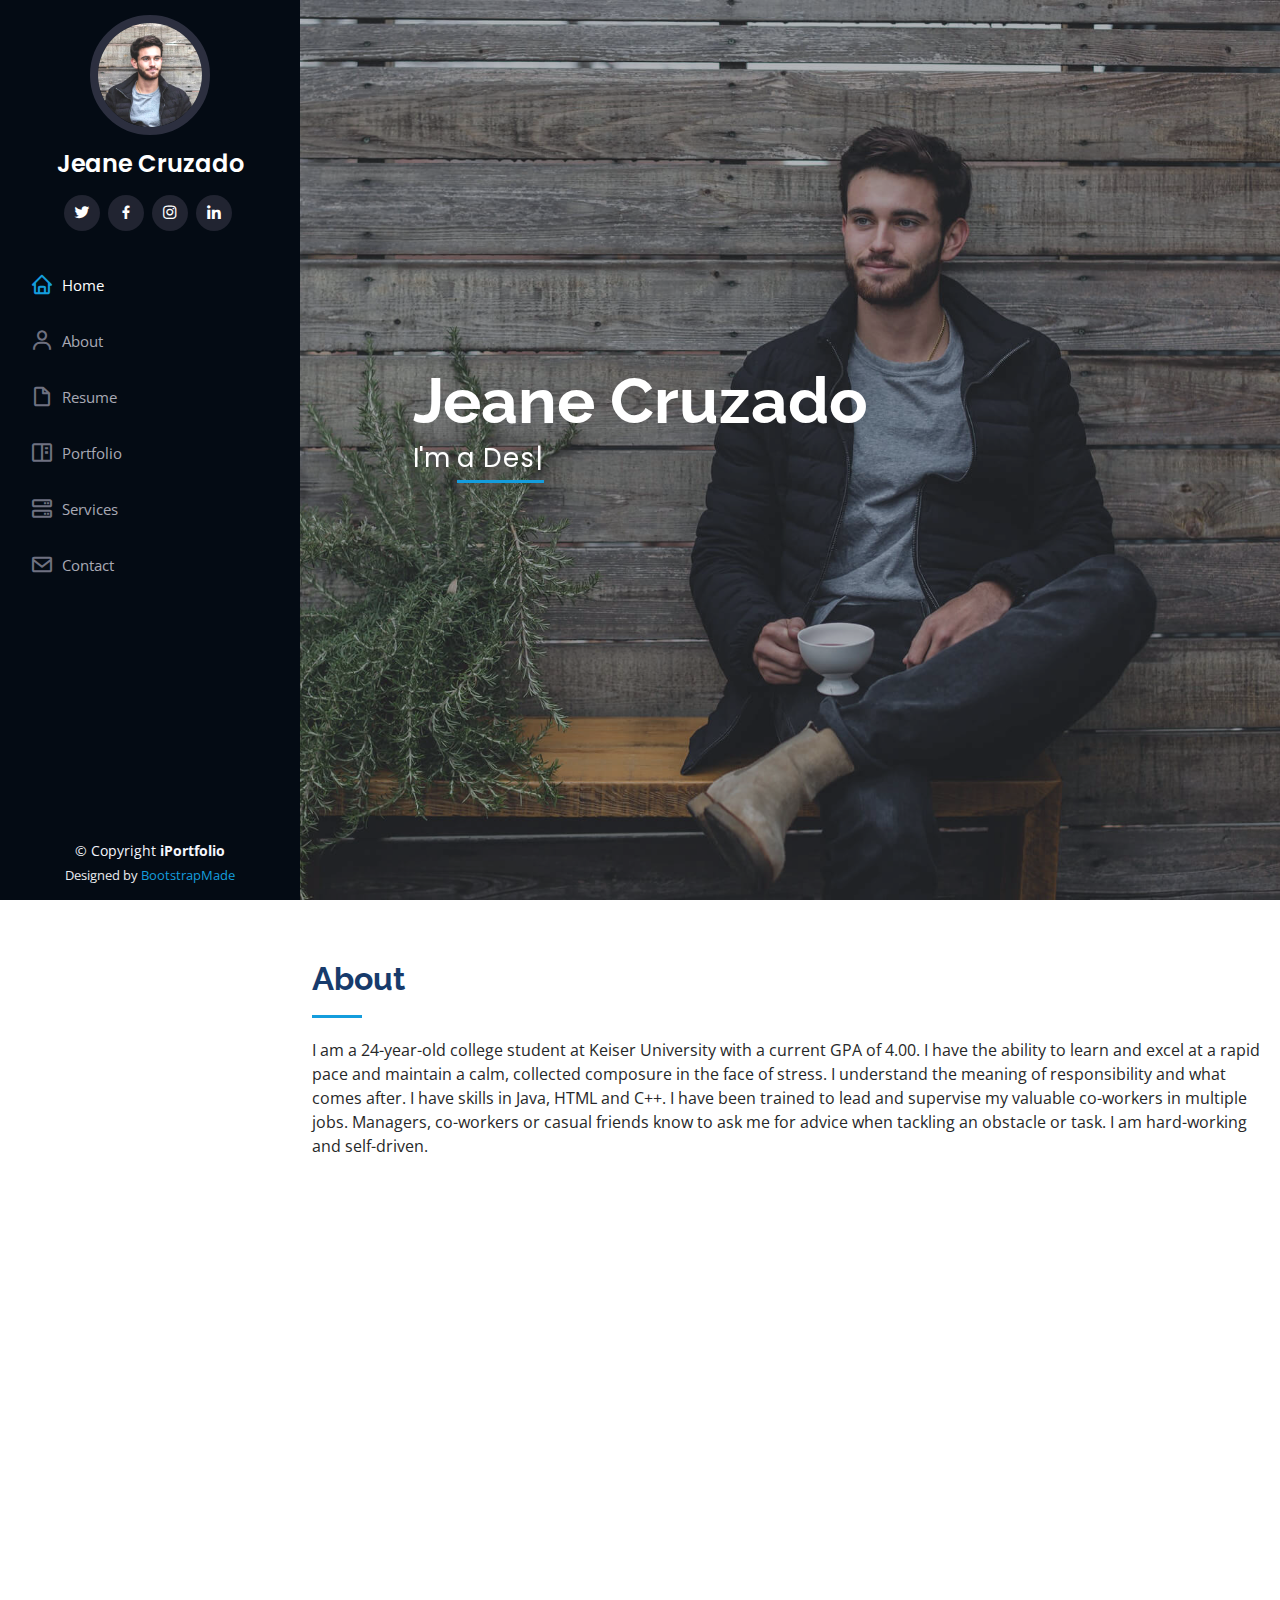
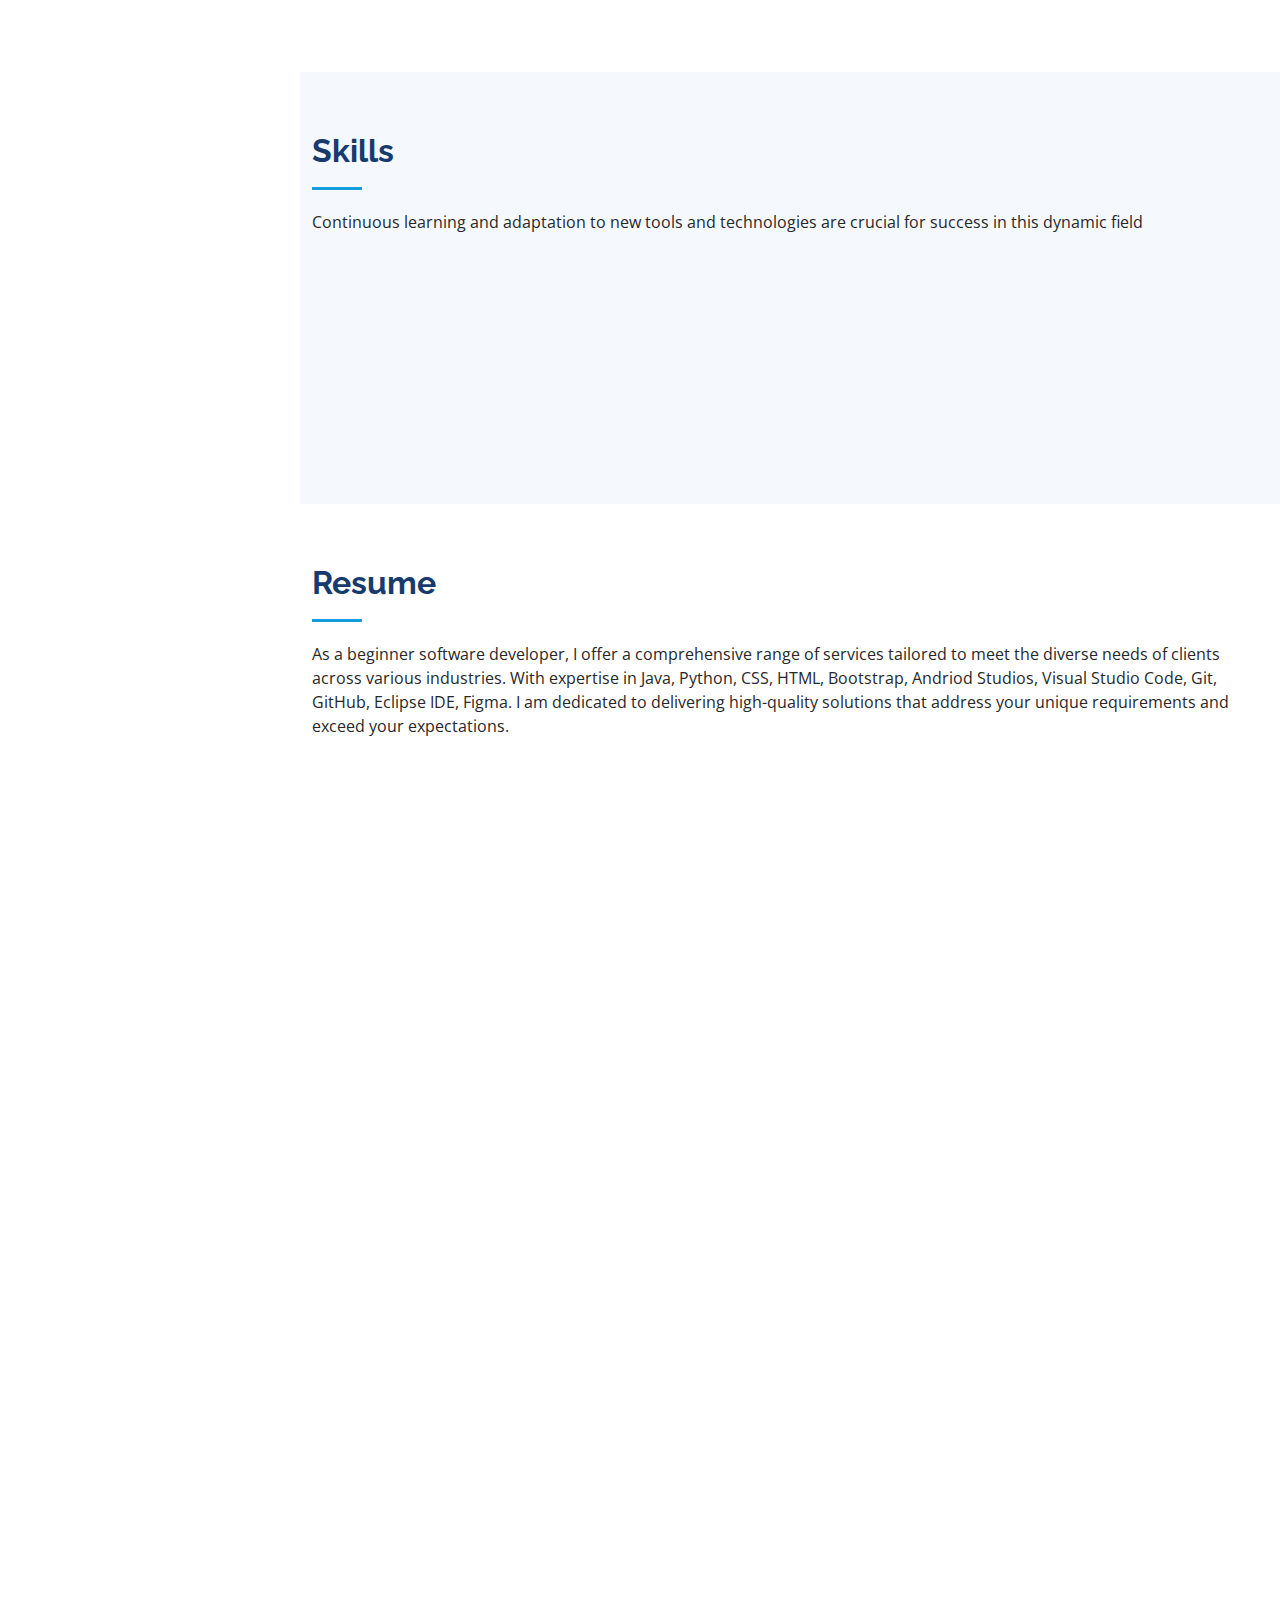
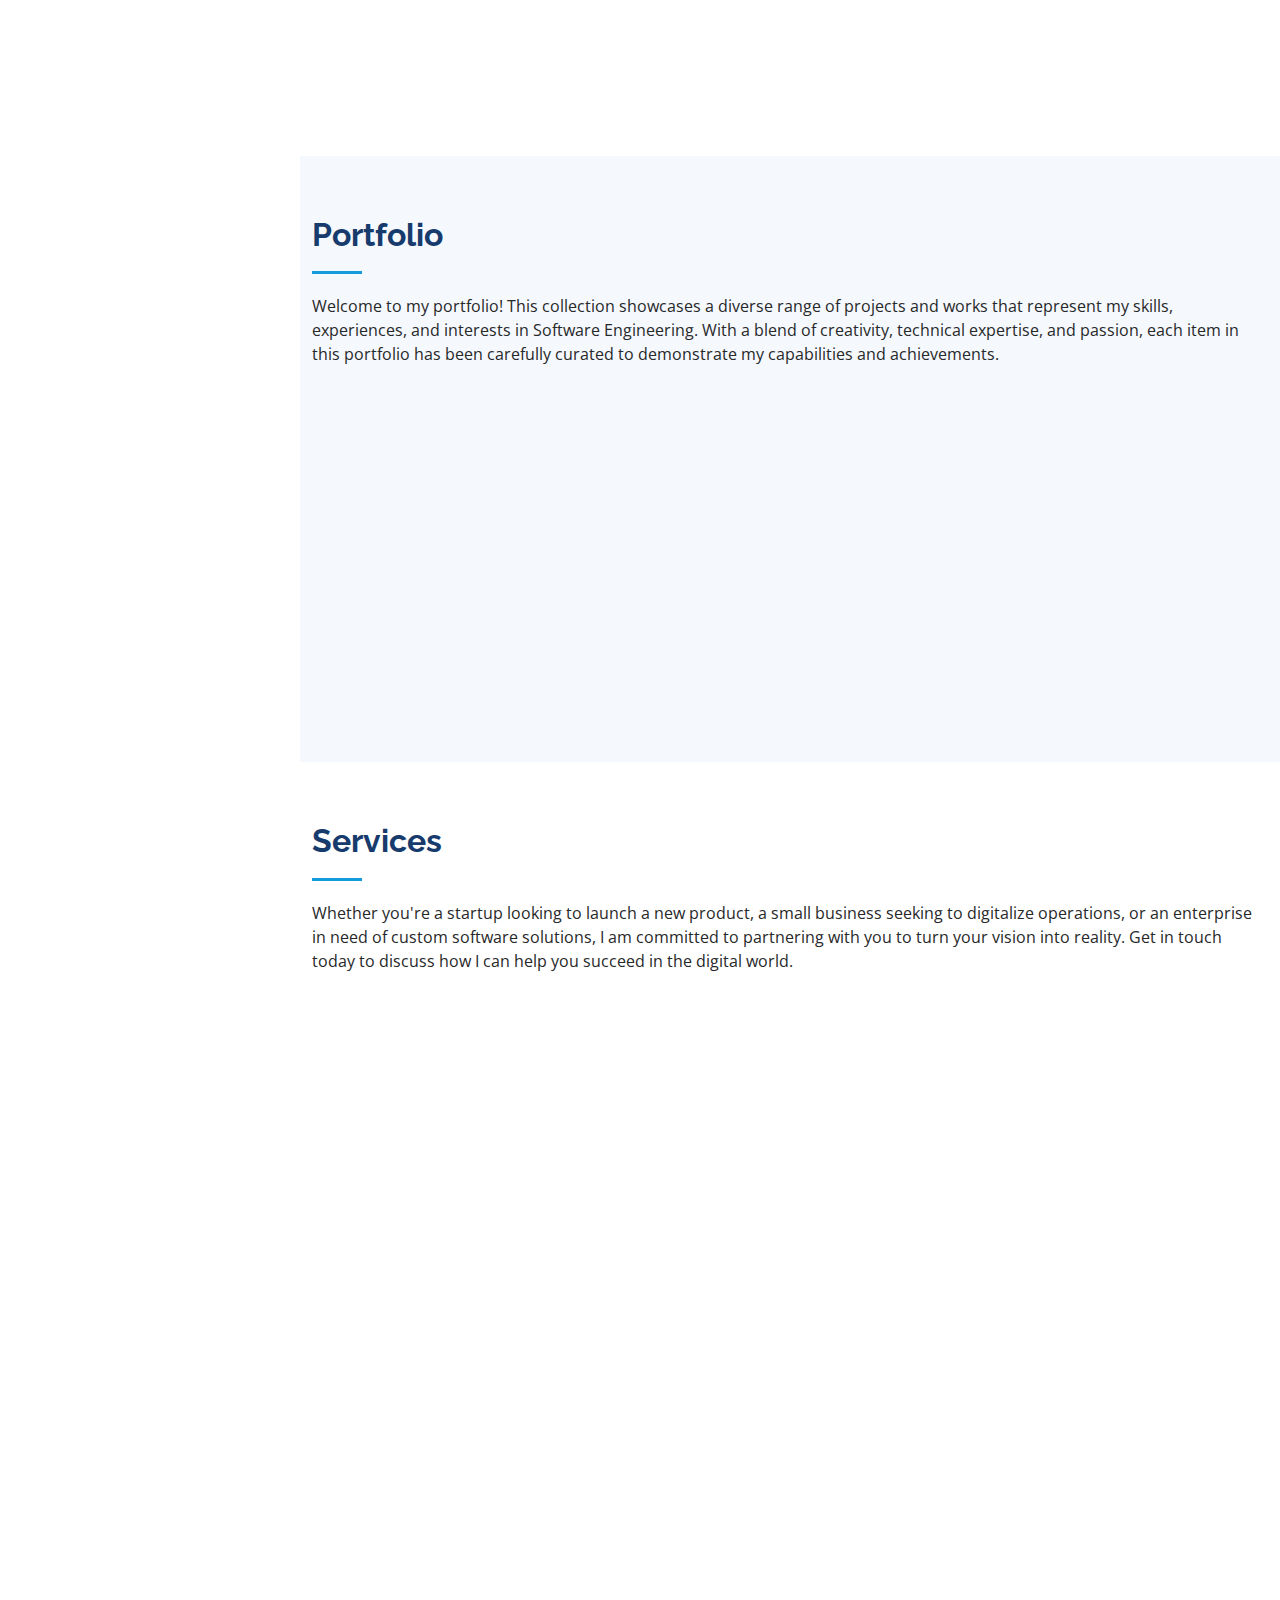
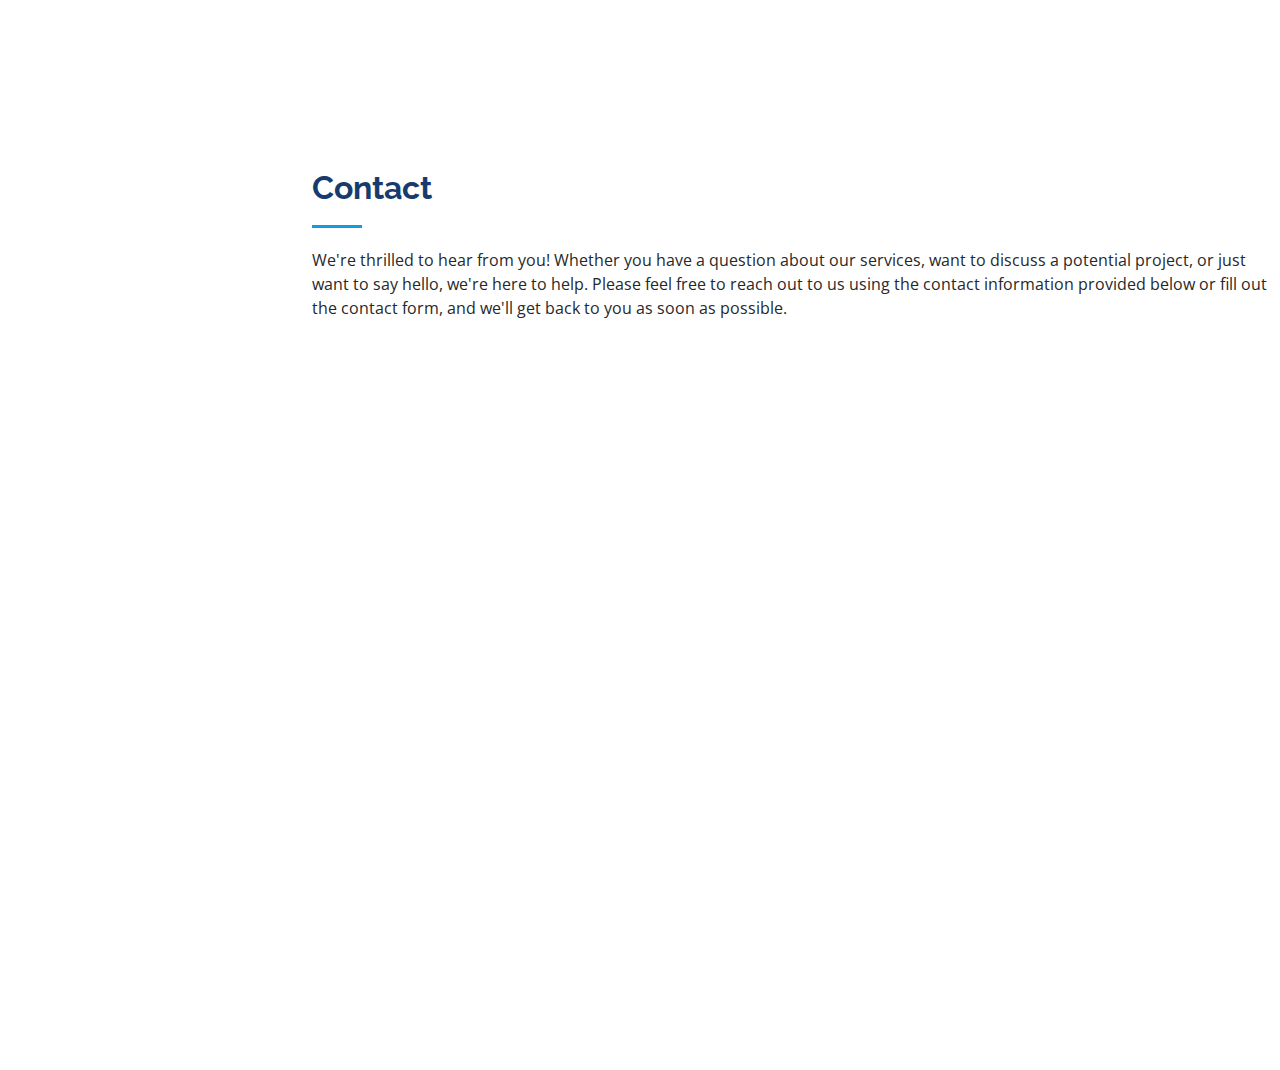
==== commit 394b3fe4: "changed paragraoh on about section" ====
--- a/iPortfolio/index.html
+++ b/iPortfolio/index.html
@@ -94,8 +94,7 @@
           <div class="col-lg-8 pt-4 pt-lg-0 content" data-aos="fade-left">
             <h3>UI/UX Designer &amp; Web Developer.</h3>
             <p class="fst-italic">
-              Lorem ipsum dolor sit amet, consectetur adipiscing elit, sed do eiusmod tempor incididunt ut labore et dolore
-              magna aliqua.
+              Web development is the process of creating websites or web applications that are accessible via the internet or an intranet. It involves several disciplines, including web design, web programming, server administration, database management, and content management system (CMS) integration.
             </p>
             <div class="row">
               <div class="col-lg-6">
@@ -324,32 +323,32 @@
         <div class="row">
           <div class="col-lg-4 col-md-6 icon-box" data-aos="fade-up">
             <div class="icon"><i class="bi bi-briefcase"></i></div>
-            <h4 class="title"><a href=""> Custom Software Development</a></h4>
+            <h4 class="title"><a href="#contact"> Custom Software Development</a></h4>
             <p class="description">I specialize in developing bespoke software solutions tailored to your specific business needs. Whether you require a web application, mobile app, desktop software, or enterprise solution, I can design and build a custom solution from scratch.</p>
           </div>
           <div class="col-lg-4 col-md-6 icon-box" data-aos="fade-up" data-aos-delay="100">
             <div class="icon"><i class="bi bi-card-checklist"></i></div>
-            <h4 class="title"><a href="">Web Development</a></h4>
+            <h4 class="title"><a href="#contact">Web Development</a></h4>
             <p class="description">From simple websites to complex web applications, I offer full-stack web development services. Utilizing the latest technologies such as HTML5, CSS3, JavaScript, and various frameworks (e.g., React.js, Angular, Vue.js), I create responsive, user-friendly, and scalable web solutions.</p>
           </div>
           <div class="col-lg-4 col-md-6 icon-box" data-aos="fade-up" data-aos-delay="200">
             <div class="icon"><i class="bi bi-bar-chart"></i></div>
-            <h4 class="title"><a href="">Mobile App Development</a></h4>
+            <h4 class="title"><a href="#contact">Mobile App Development</a></h4>
             <p class="description">I have expertise in developing native and cross-platform mobile applications for iOS and Android platforms. Leveraging tools like Swift, Kotlin, React Native, or Flutter, I craft intuitive and feature-rich mobile apps that enhance user engagement and drive business growth.</p>
           </div>
           <div class="col-lg-4 col-md-6 icon-box" data-aos="fade-up" data-aos-delay="300">
             <div class="icon"><i class="bi bi-binoculars"></i></div>
-            <h4 class="title"><a href=""> Software Consulting</a></h4>
+            <h4 class="title"><a href="#contact"> Software Consulting</a></h4>
             <p class="description">Need guidance on technology selection, architecture design, or project planning? I provide strategic software consulting services to help you make informed decisions and optimize your software development processes for maximum efficiency and effectiveness.</p>
           </div>
           <div class="col-lg-4 col-md-6 icon-box" data-aos="fade-up" data-aos-delay="400">
             <div class="icon"><i class="bi bi-brightness-high"></i></div>
-            <h4 class="title"><a href="">API Development and Integration</a></h4>
+            <h4 class="title"><a href="#contact">API Development and Integration</a></h4>
             <p class="description">I design and develop robust APIs (Application Programming Interfaces) to facilitate seamless communication and data exchange between different software systems. Additionally, I offer integration services to connect your existing applications with third-party services or platforms.</p>
           </div>
           <div class="col-lg-4 col-md-6 icon-box" data-aos="fade-up" data-aos-delay="500">
             <div class="icon"><i class="bi bi-calendar4-week"></i></div>
-            <h4 class="title"><a href="">Maintenance and Support</a></h4>
+            <h4 class="title"><a href="#contact">Maintenance and Support</a></h4>
             <p class="description">Your software solution requires ongoing maintenance and support to ensure optimal performance and reliability. I offer maintenance services, including bug fixes, performance optimization, security updates, and feature enhancements, to keep your software up-to-date and running smoothly.</p>
           </div>
         </div>
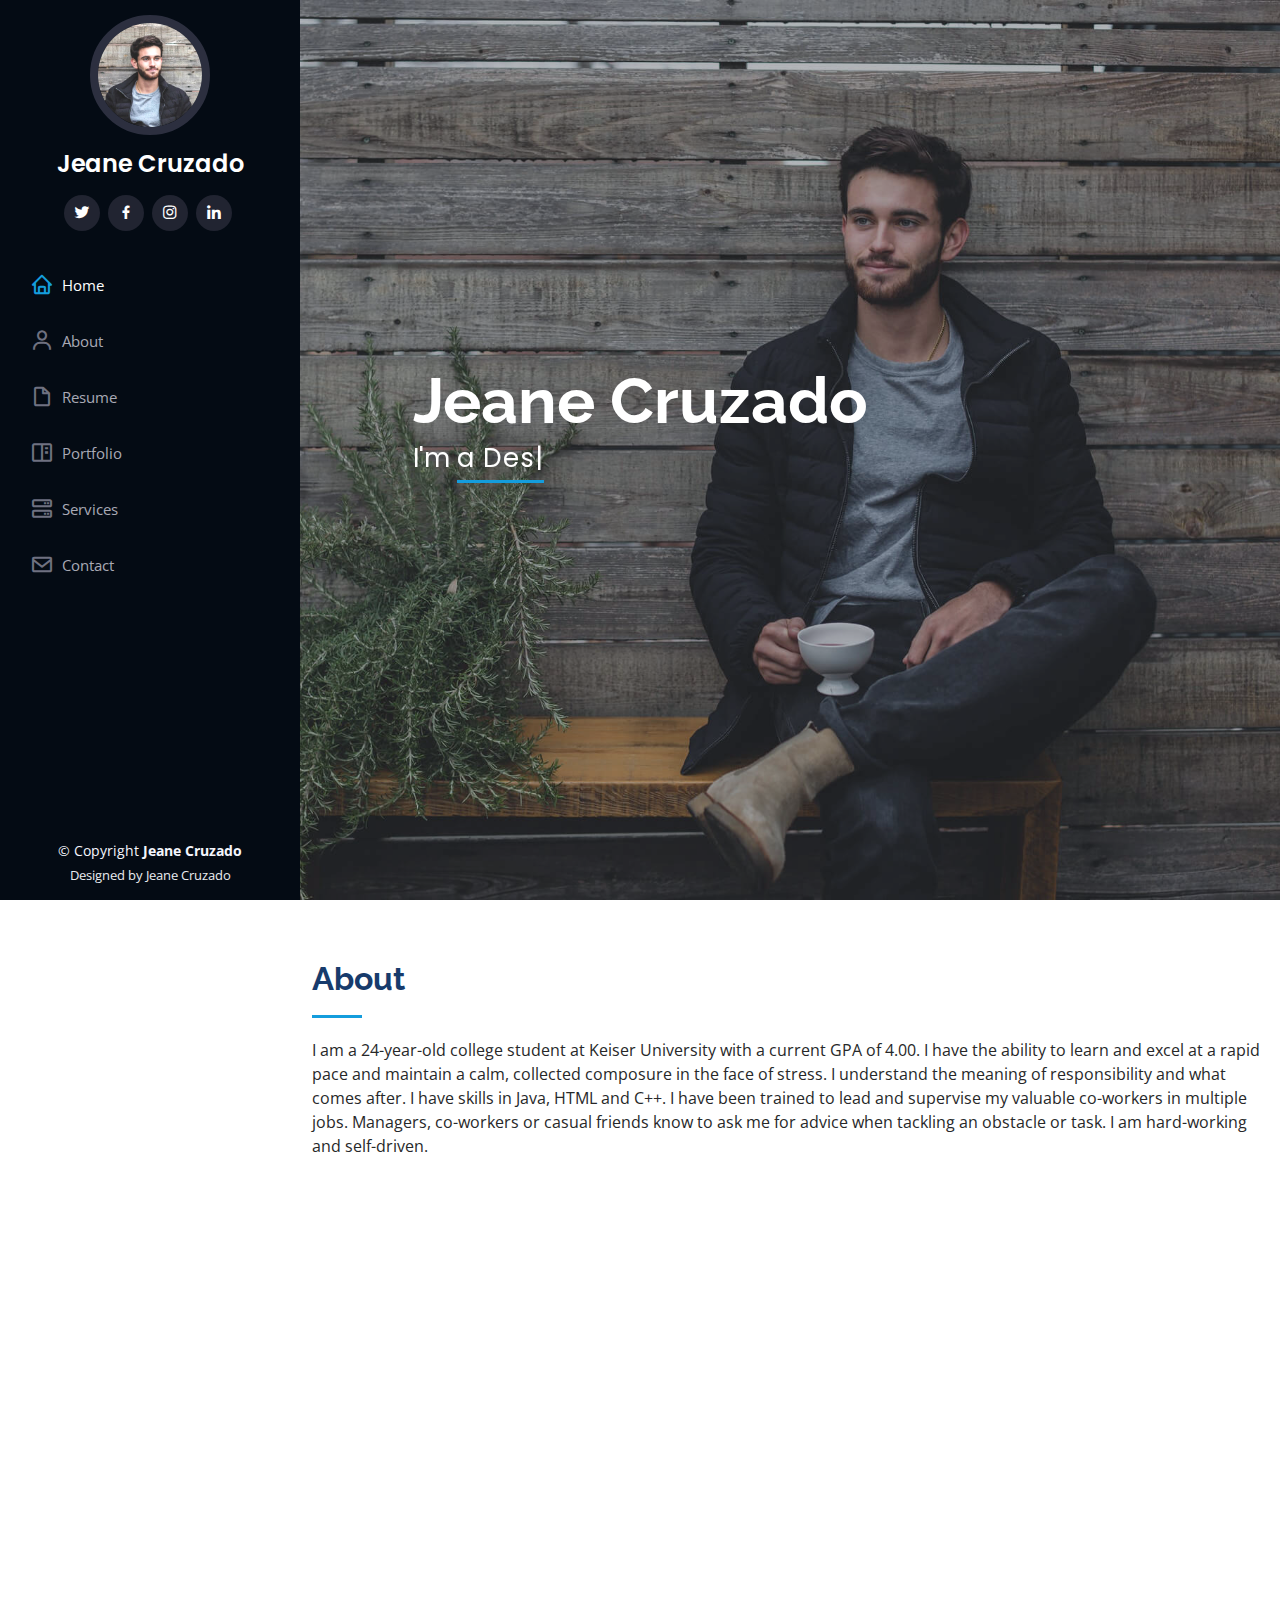
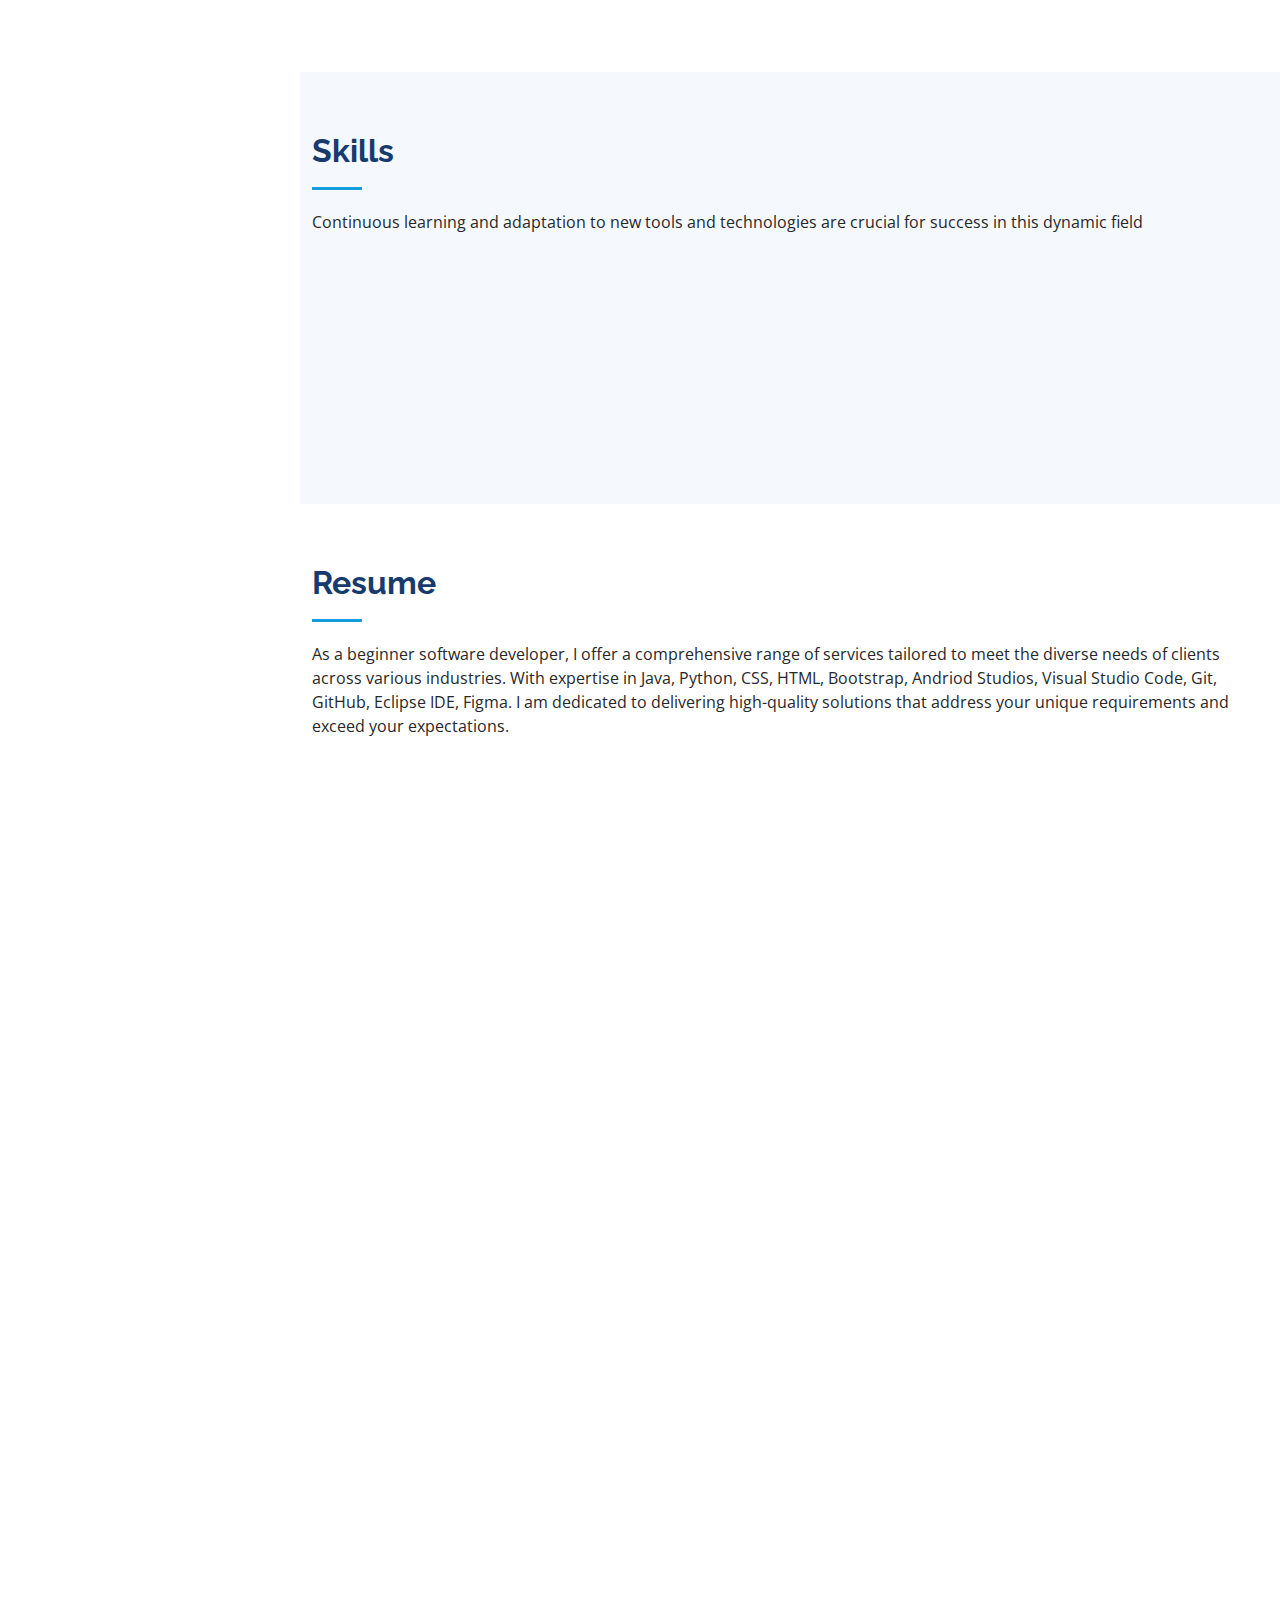
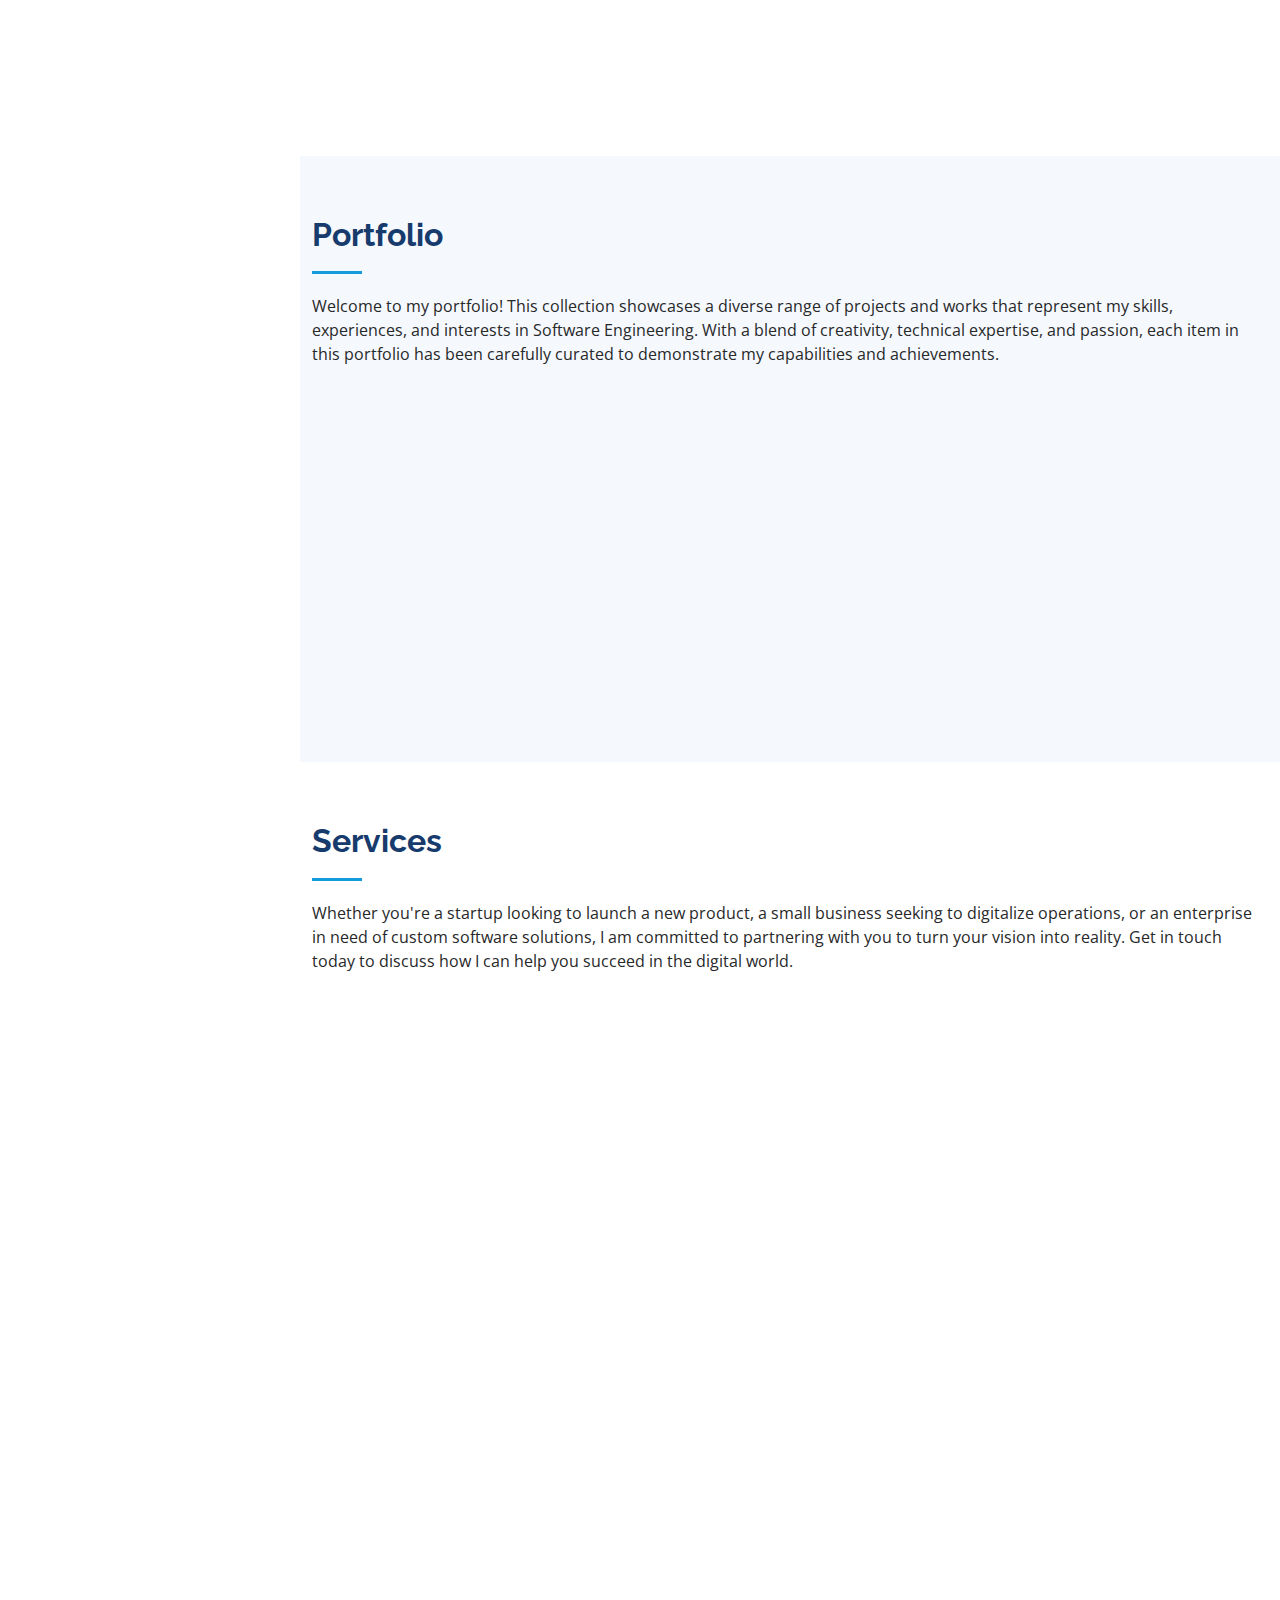
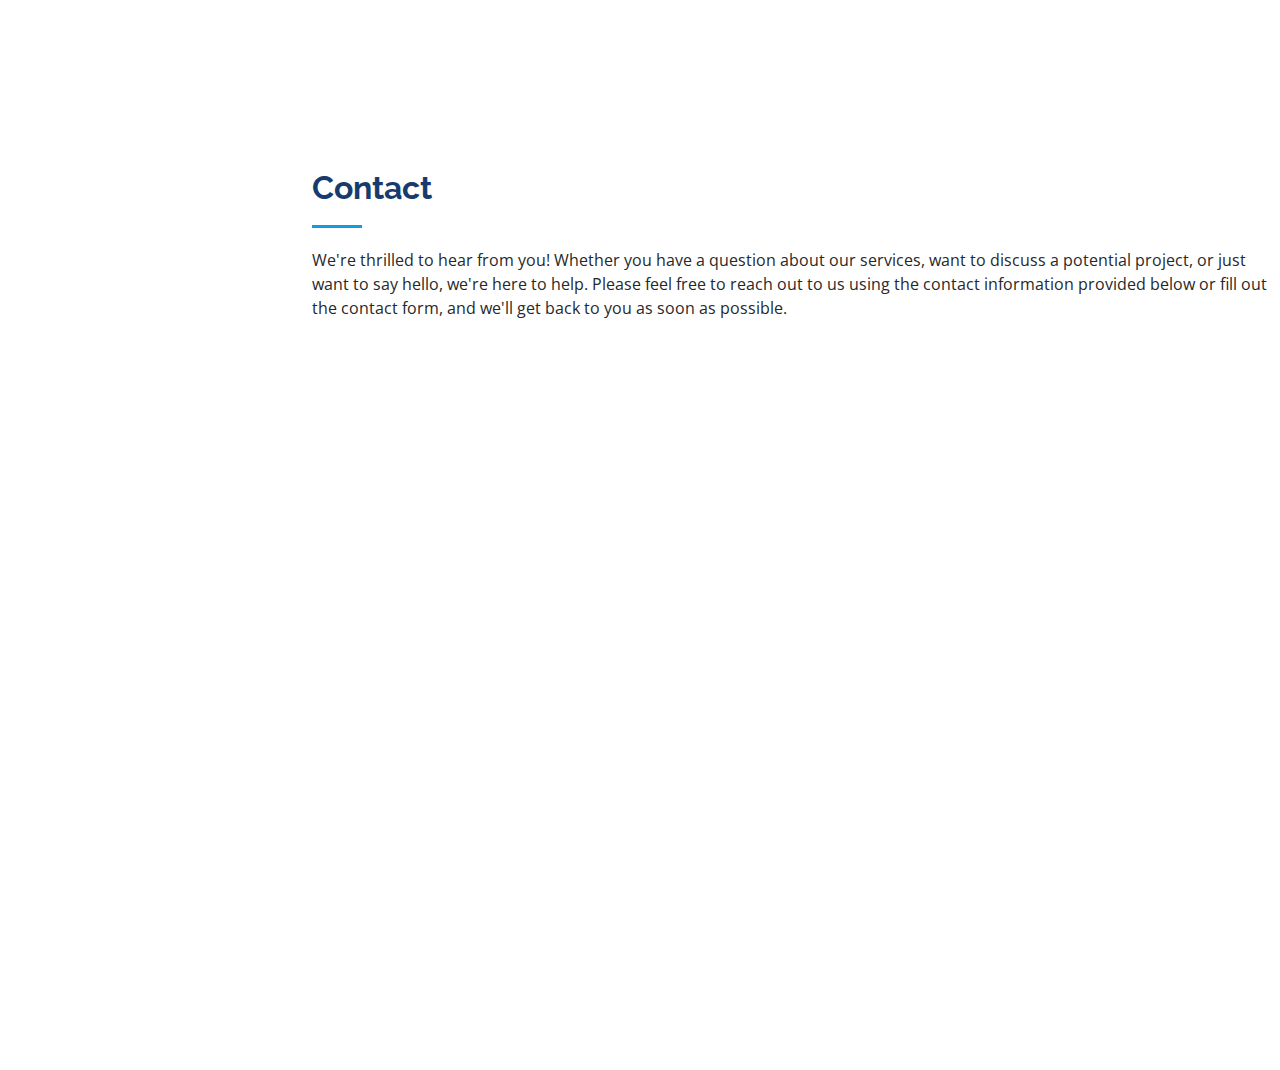
==== commit e1b6f093: "changed footer copy right" ====
--- a/iPortfolio/index.html
+++ b/iPortfolio/index.html
@@ -432,14 +432,14 @@
   <footer id="footer">
     <div class="container">
       <div class="copyright">
-        &copy; Copyright <strong><span>iPortfolio</span></strong>
+        &copy; Copyright <strong><span>Jeane Cruzado</span></strong>
       </div>
       <div class="credits">
         <!-- All the links in the footer should remain intact. -->
         <!-- You can delete the links only if you purchased the pro version. -->
         <!-- Licensing information: https://bootstrapmade.com/license/ -->
         <!-- Purchase the pro version with working PHP/AJAX contact form: https://bootstrapmade.com/iportfolio-bootstrap-portfolio-websites-template/ -->
-        Designed by <a href="https://bootstrapmade.com/">BootstrapMade</a>
+        Designed by <a>Jeane Cruzado</a>
       </div>
     </div>
   </footer><!-- End  Footer -->
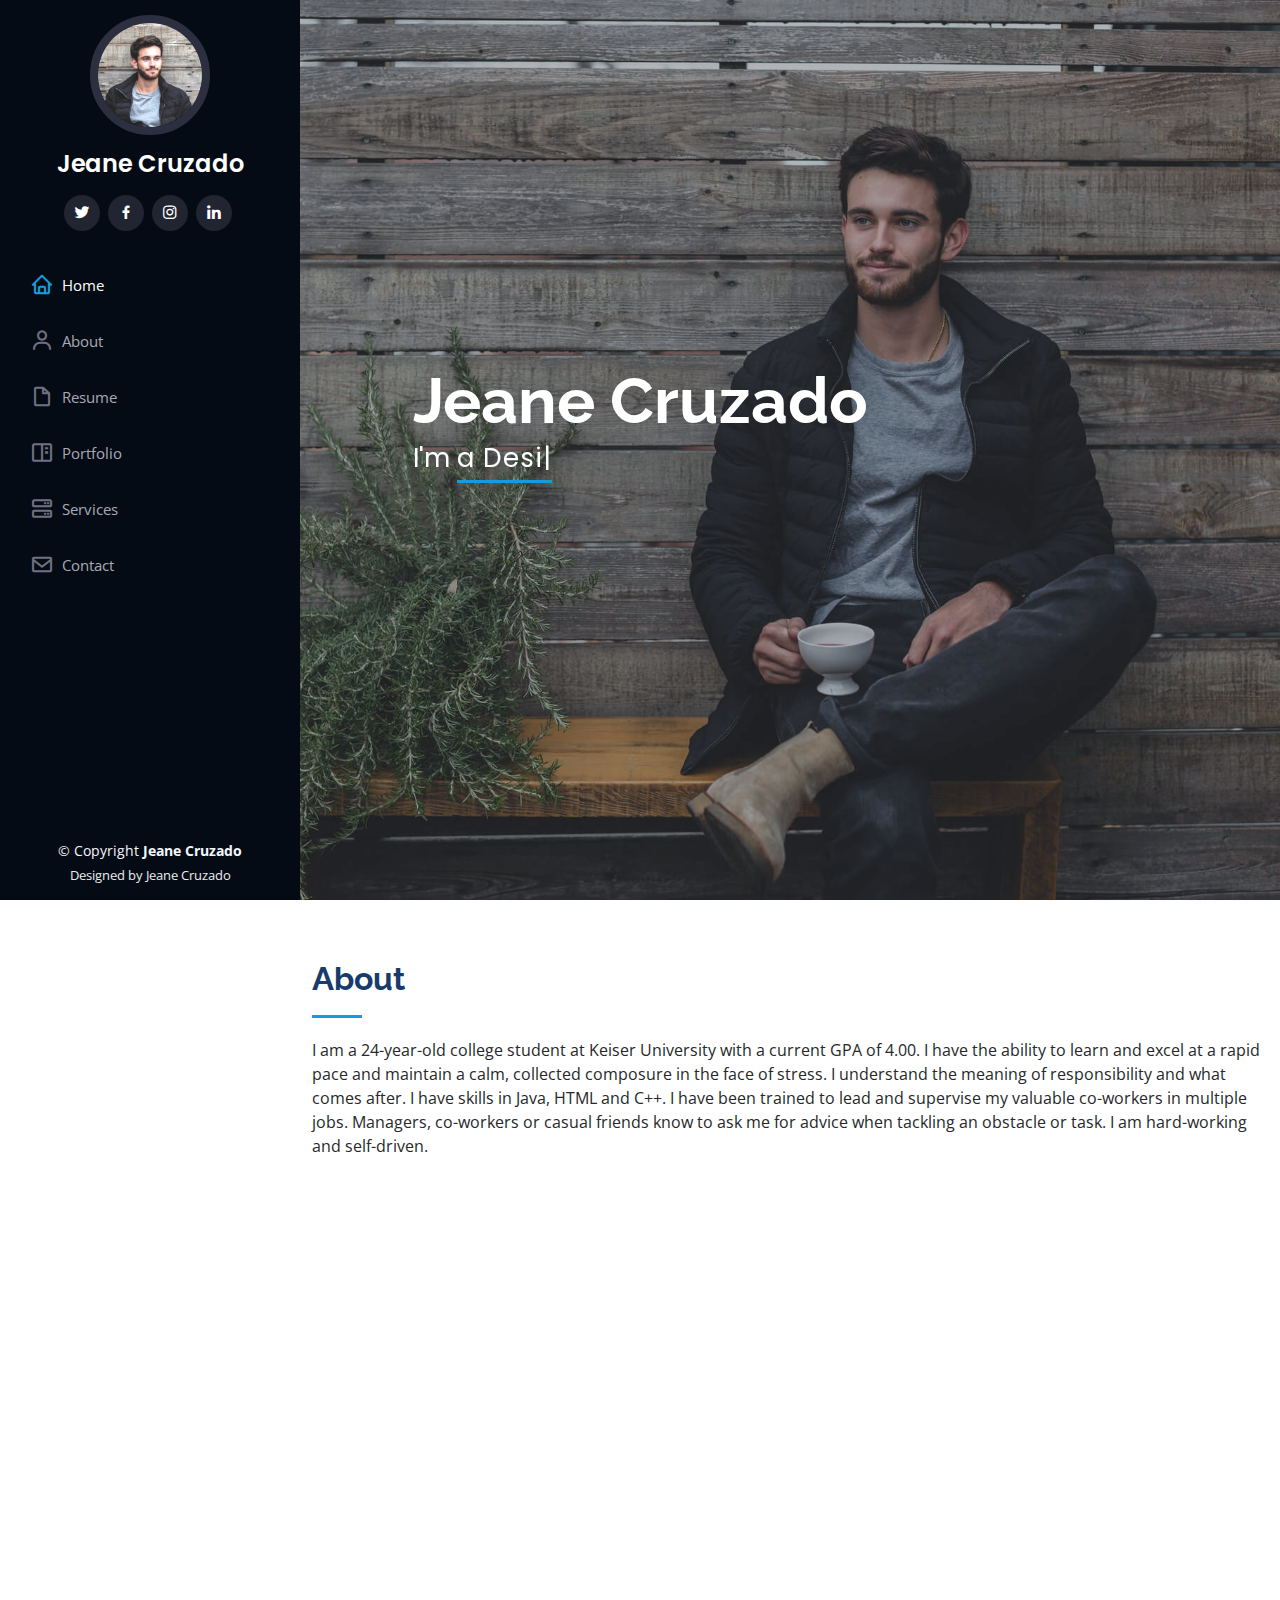
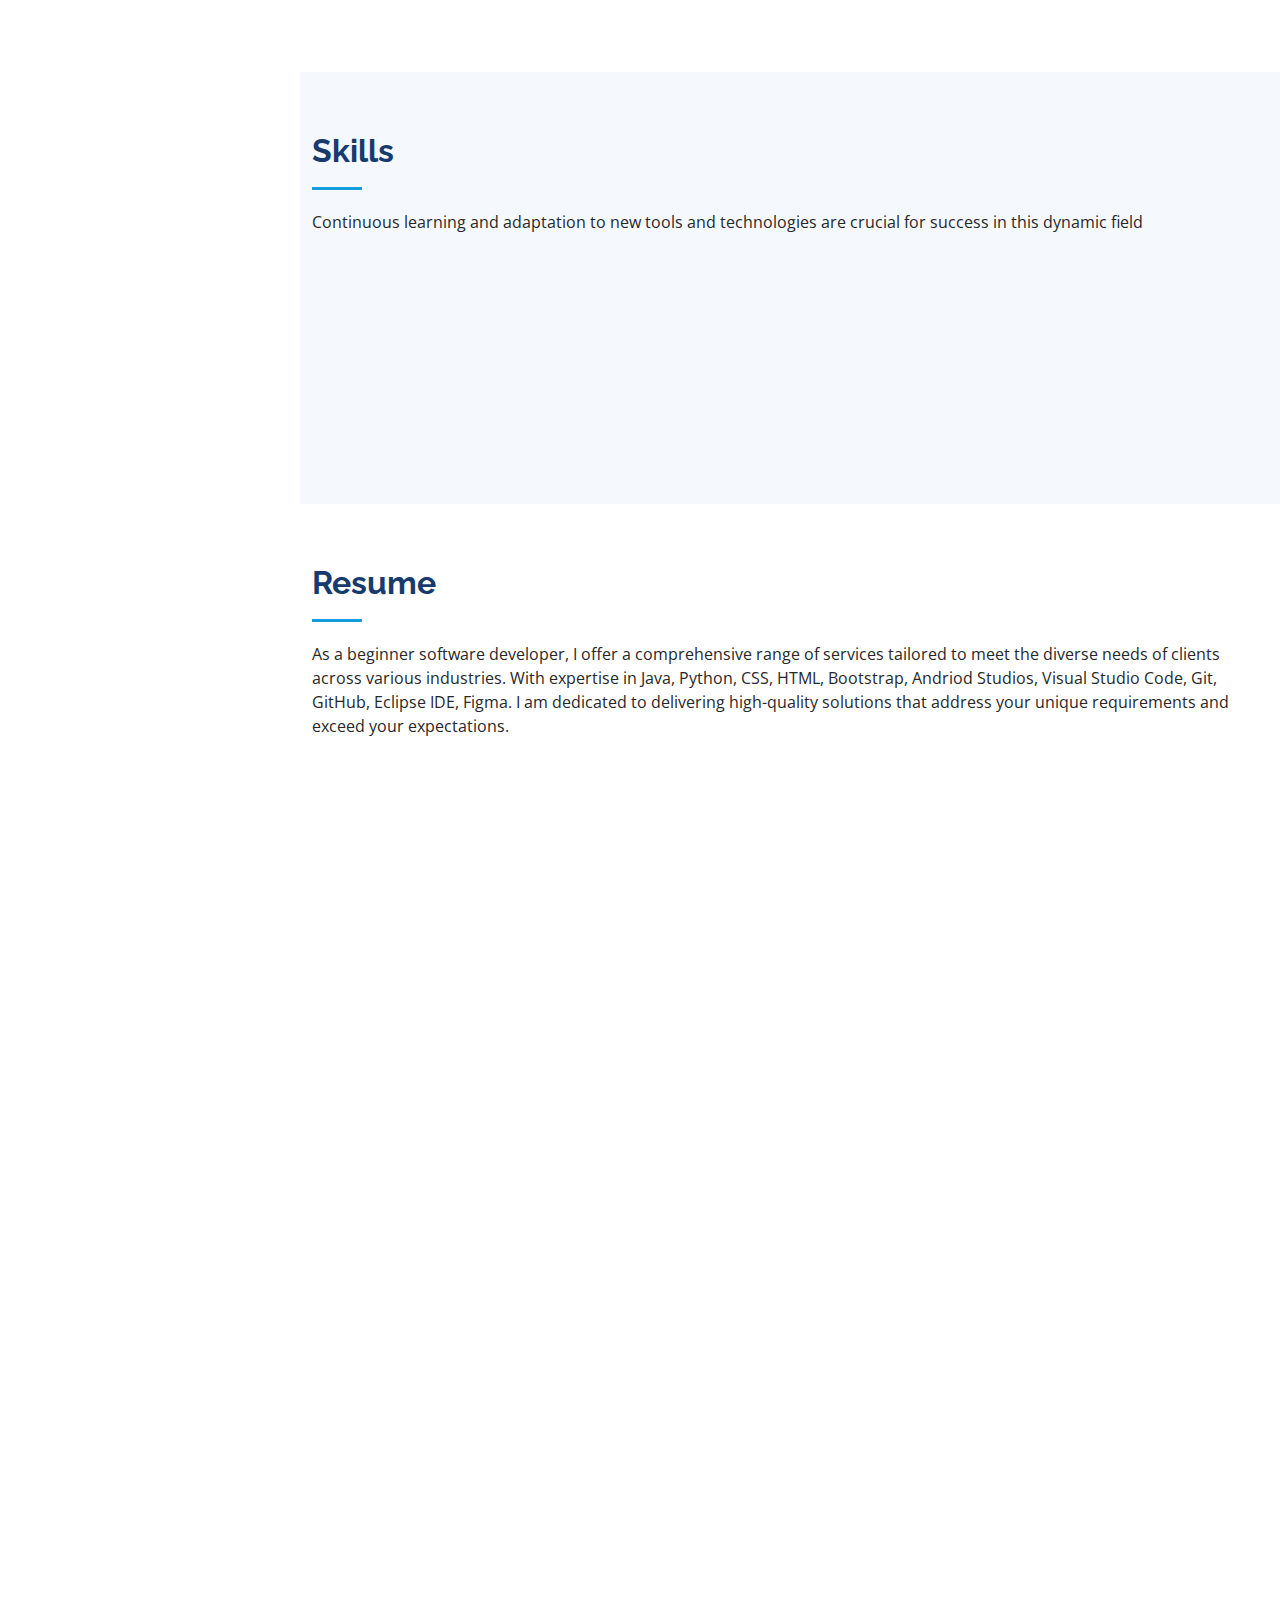
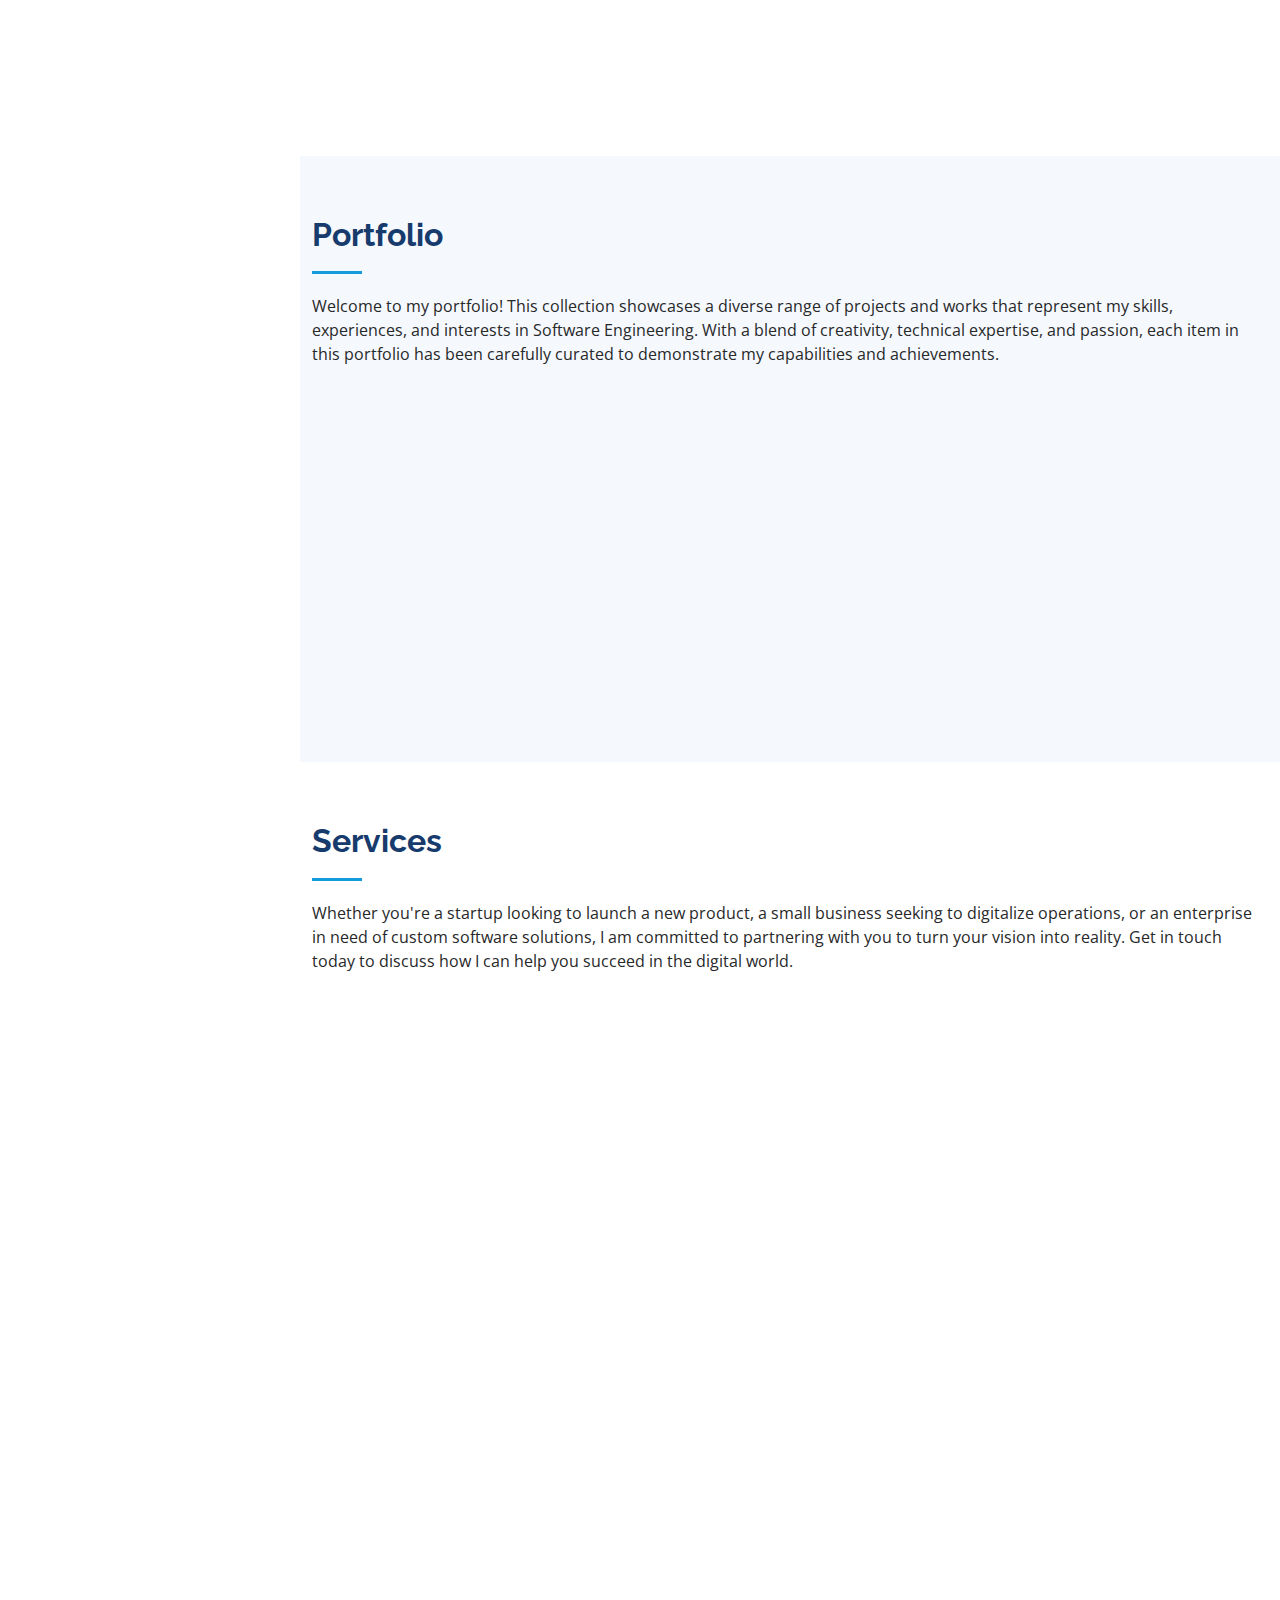
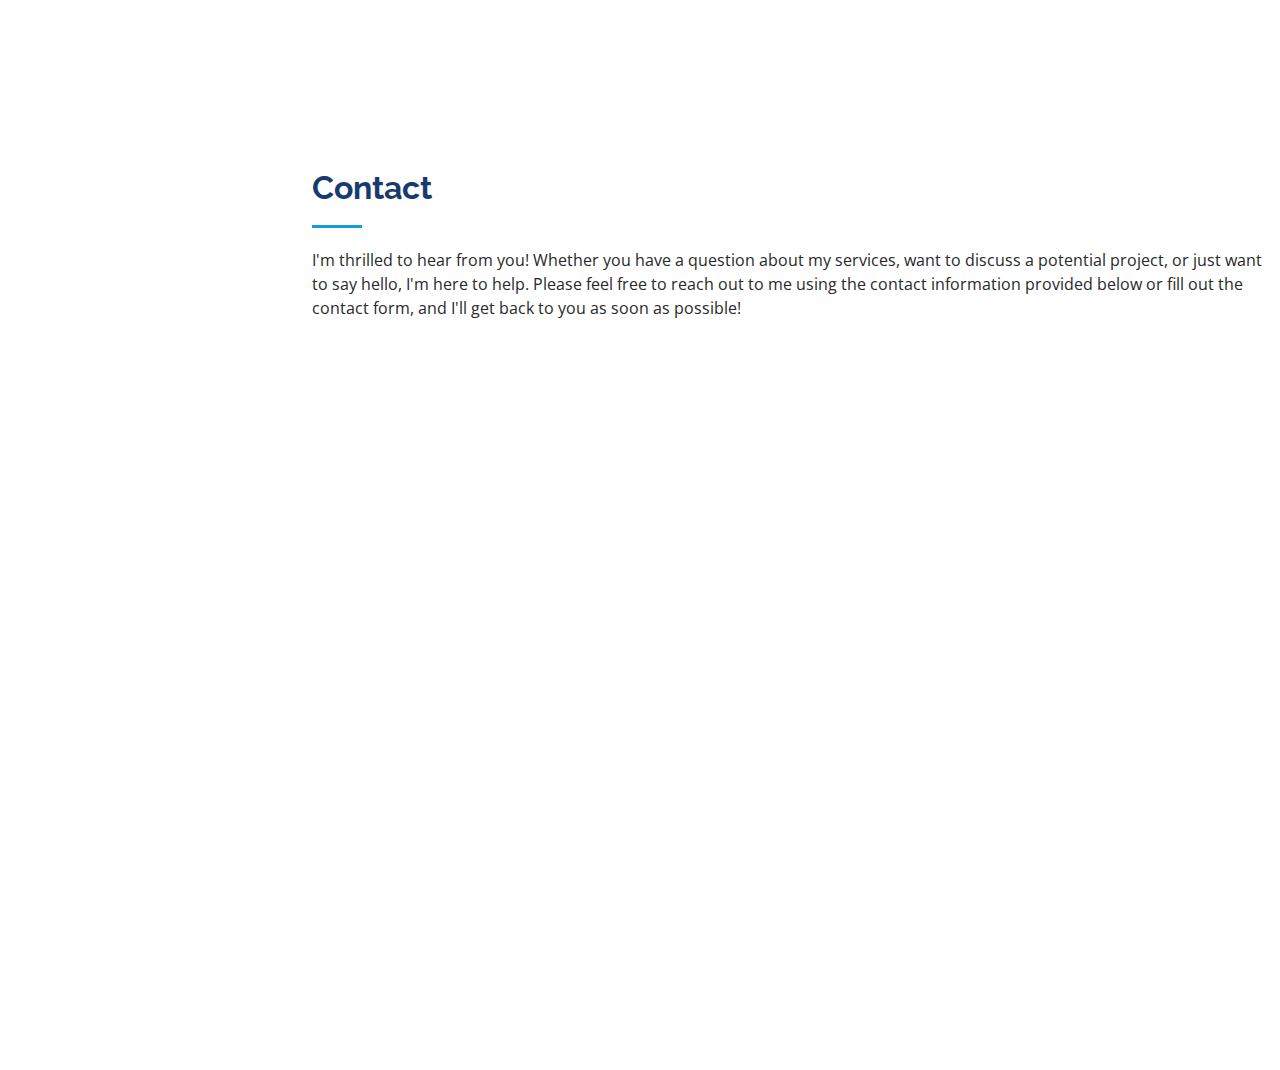
==== commit 085f40d0: "changed contact message index html" ====
--- a/iPortfolio/index.html
+++ b/iPortfolio/index.html
@@ -362,7 +362,7 @@
 
         <div class="section-title">
           <h2>Contact</h2>
-          <p>We're thrilled to hear from you! Whether you have a question about our services, want to discuss a potential project, or just want to say hello, we're here to help. Please feel free to reach out to us using the contact information provided below or fill out the contact form, and we'll get back to you as soon as possible.</p>
+          <p>I'm thrilled to hear from you! Whether you have a question about my services, want to discuss a potential project, or just want to say hello, I'm here to help. Please feel free to reach out to me using the contact information provided below or fill out the contact form, and I'll get back to you as soon as possible!</p>
         </div>
 
         <div class="row" data-aos="fade-in">
--- a/iPortfolio/assets/css/style.css
+++ b/iPortfolio/assets/css/style.css
@@ -489,10 +489,6 @@
   position: relative;
   overflow: hidden;
   z-index: 1;
-  object-fit:fill;            
-  width: 300px;
-  height: 200px;
-  border:solid 2px #467ebe;
 }
 .portfolio .portfolio-wrap::before {
   content: "";
@@ -542,6 +538,11 @@
   opacity: 1;
   bottom: 0;
 }
+.portfolio .portfolio-wrap img{
+  object-fit:scale-down;            
+  width: 100%;
+  height: 200px;
+}
 
 /*--------------------------------------------------------------
 # Portfolio Details
@@ -550,7 +551,10 @@
   padding-top: 40px;
 }
 .portfolio-details .portfolio-details-slider img {
+  object-fit:scale-down;            
   width: 100%;
+  height: 700px;
+  border:dashed 2px #467ebe;
 }
 .portfolio-details .portfolio-details-slider .swiper-pagination {
   margin-top: 20px;
@@ -596,6 +600,7 @@
 .portfolio-details .portfolio-description p {
   padding: 0;
 }
+
 
 /*--------------------------------------------------------------
 # Services
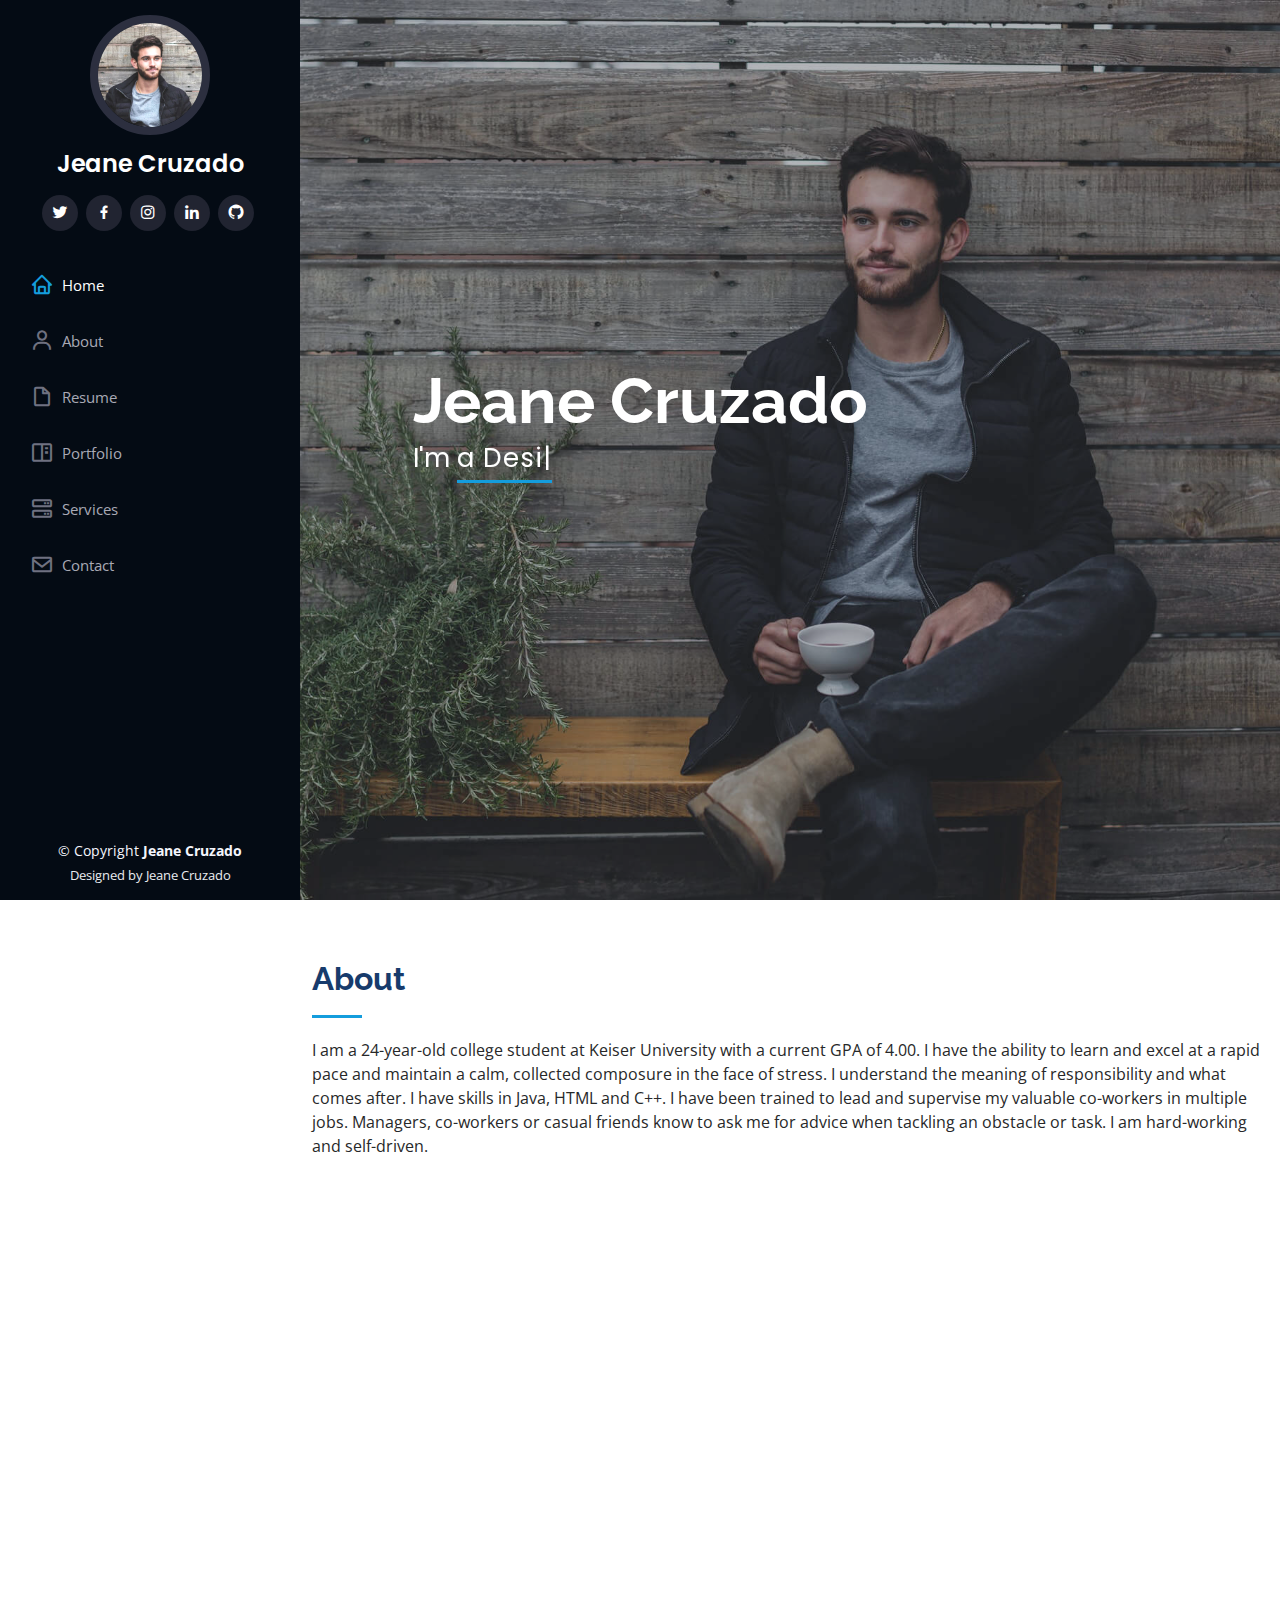
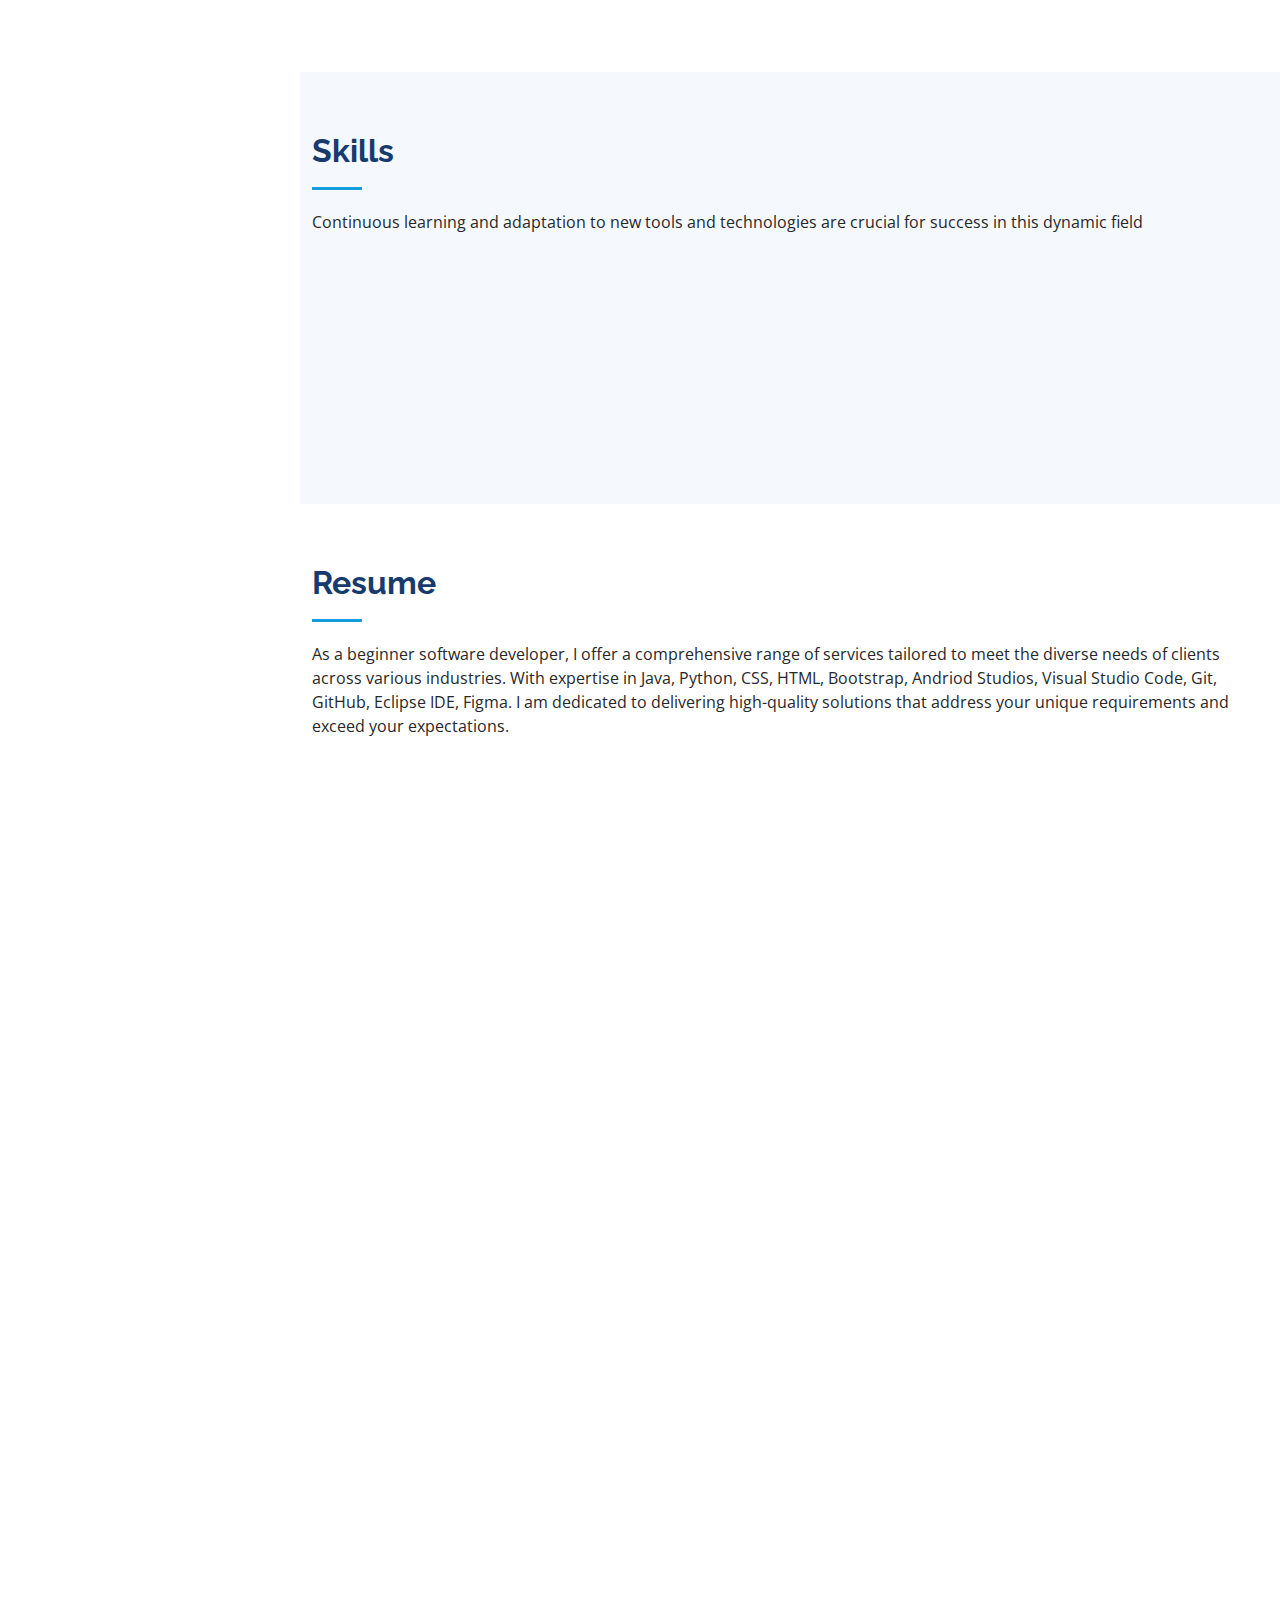
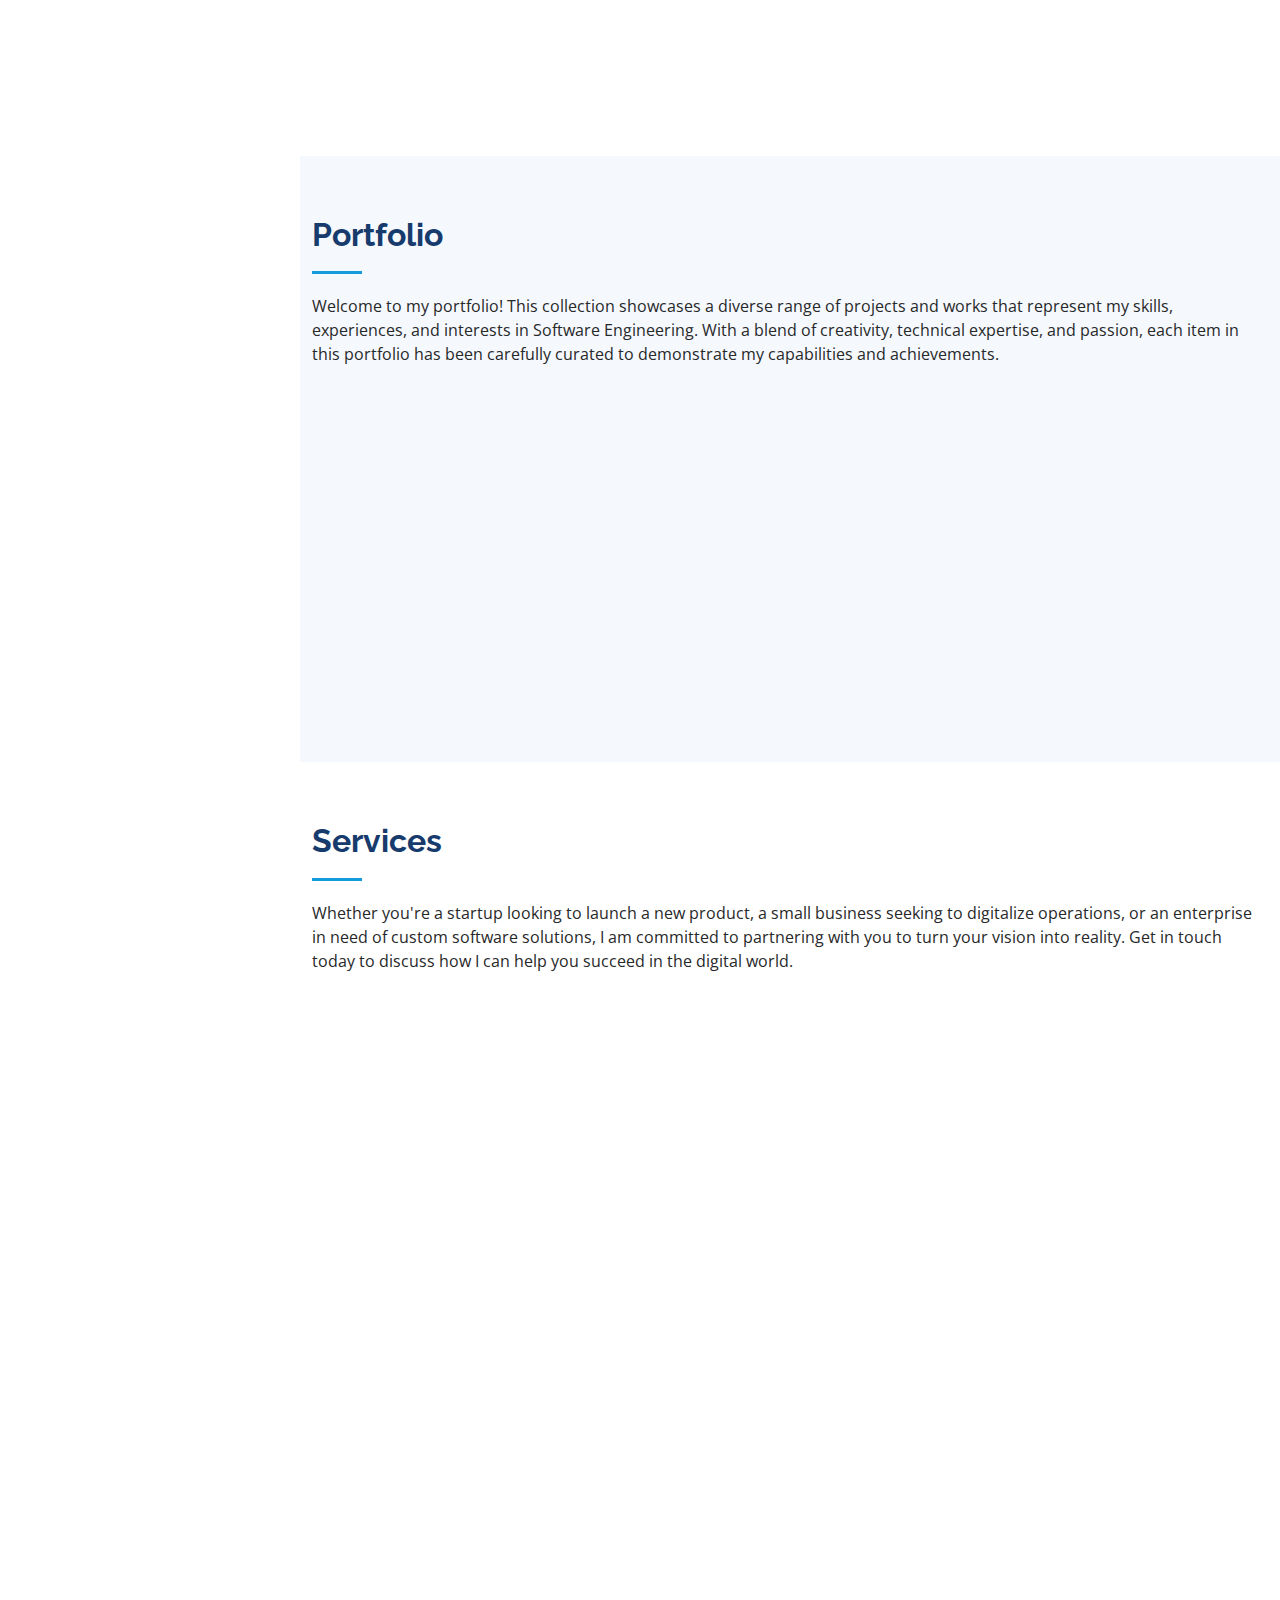
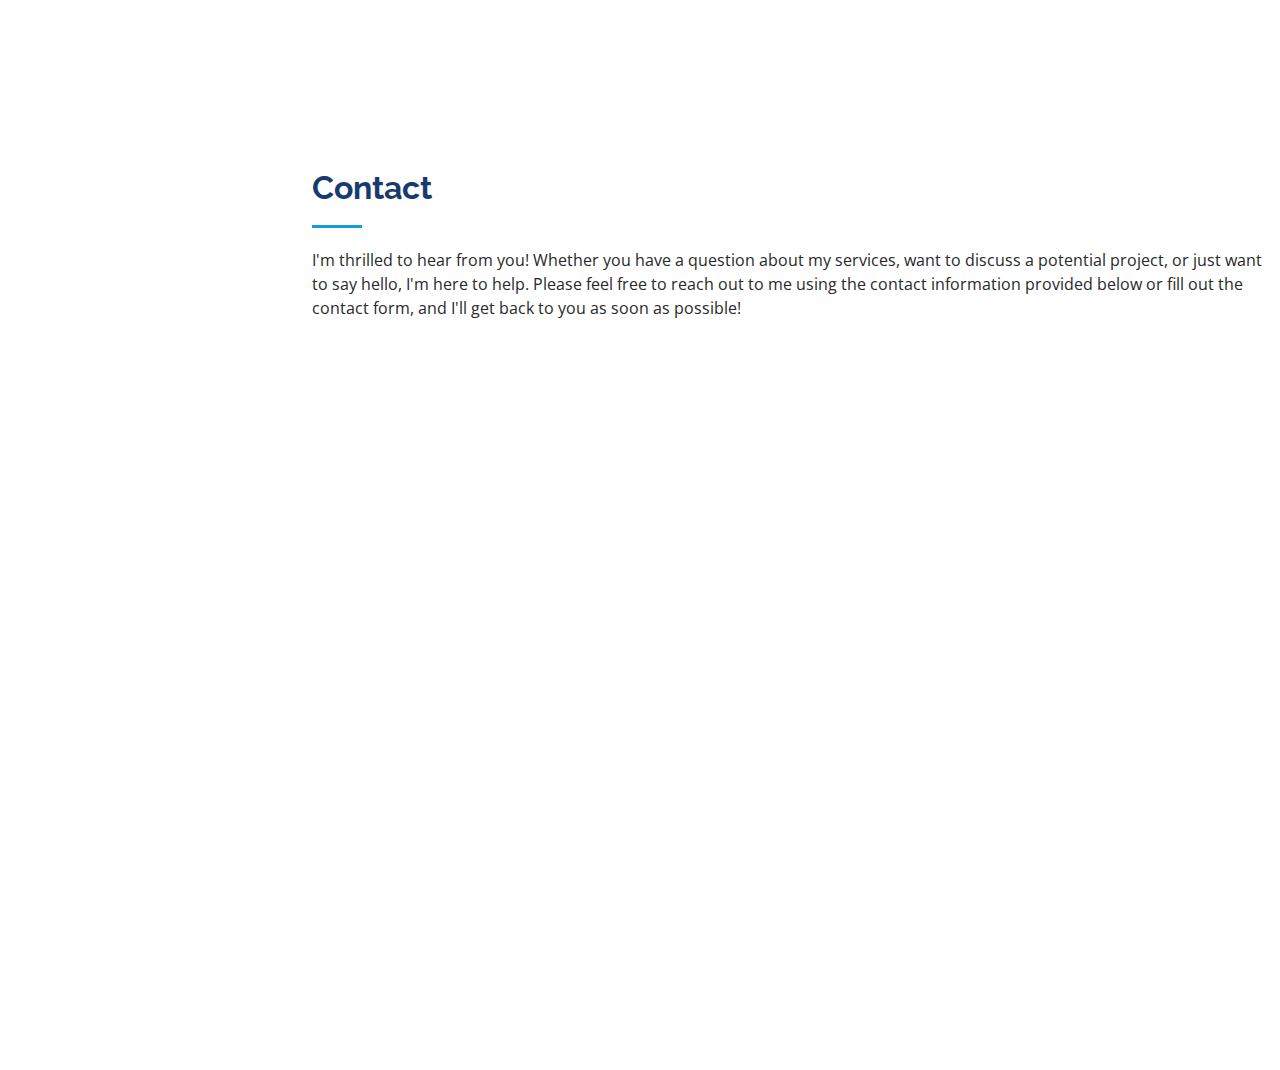
==== commit f3fd2370: "deleted unwanted files" ====
--- a/iPortfolio/index.html
+++ b/iPortfolio/index.html
@@ -52,6 +52,7 @@
           <a href="https://www.facebook.com/jmcruzado.28" class="facebook"><i class="bx bxl-facebook"></i></a>
           <a href="https://www.instagram.com/donjeane28/" class="instagram"><i class="bx bxl-instagram"></i></a>
           <a href="https://www.linkedin.com/in/jeane-cruzado-092113208/" class="linkedin"><i class="bx bxl-linkedin"></i></a>
+          <a href="https://github.com/restless28" class="github"><i class="bx bxl-github"></i></a>
         </div>
       </div>
 
@@ -322,22 +323,22 @@
 
         <div class="row">
           <div class="col-lg-4 col-md-6 icon-box" data-aos="fade-up">
-            <div class="icon"><i class="bi bi-briefcase"></i></div>
+            <div class="icon"><i class="bi bi-cpu"></i></div>
             <h4 class="title"><a href="#contact"> Custom Software Development</a></h4>
             <p class="description">I specialize in developing bespoke software solutions tailored to your specific business needs. Whether you require a web application, mobile app, desktop software, or enterprise solution, I can design and build a custom solution from scratch.</p>
           </div>
           <div class="col-lg-4 col-md-6 icon-box" data-aos="fade-up" data-aos-delay="100">
-            <div class="icon"><i class="bi bi-card-checklist"></i></div>
+            <div class="icon"><i class="bi bi-window-fullscreen"></i></div>
             <h4 class="title"><a href="#contact">Web Development</a></h4>
             <p class="description">From simple websites to complex web applications, I offer full-stack web development services. Utilizing the latest technologies such as HTML5, CSS3, JavaScript, and various frameworks (e.g., React.js, Angular, Vue.js), I create responsive, user-friendly, and scalable web solutions.</p>
           </div>
           <div class="col-lg-4 col-md-6 icon-box" data-aos="fade-up" data-aos-delay="200">
-            <div class="icon"><i class="bi bi-bar-chart"></i></div>
+            <div class="icon"><i class="bi bi-phone"></i></div>
             <h4 class="title"><a href="#contact">Mobile App Development</a></h4>
             <p class="description">I have expertise in developing native and cross-platform mobile applications for iOS and Android platforms. Leveraging tools like Swift, Kotlin, React Native, or Flutter, I craft intuitive and feature-rich mobile apps that enhance user engagement and drive business growth.</p>
           </div>
           <div class="col-lg-4 col-md-6 icon-box" data-aos="fade-up" data-aos-delay="300">
-            <div class="icon"><i class="bi bi-binoculars"></i></div>
+            <div class="icon"><i class="bi bi-person-video3"></i></div>
             <h4 class="title"><a href="#contact"> Software Consulting</a></h4>
             <p class="description">Need guidance on technology selection, architecture design, or project planning? I provide strategic software consulting services to help you make informed decisions and optimize your software development processes for maximum efficiency and effectiveness.</p>
           </div>
@@ -347,7 +348,7 @@
             <p class="description">I design and develop robust APIs (Application Programming Interfaces) to facilitate seamless communication and data exchange between different software systems. Additionally, I offer integration services to connect your existing applications with third-party services or platforms.</p>
           </div>
           <div class="col-lg-4 col-md-6 icon-box" data-aos="fade-up" data-aos-delay="500">
-            <div class="icon"><i class="bi bi-calendar4-week"></i></div>
+            <div class="icon"><i class="bi bi-hammer"></i></div>
             <h4 class="title"><a href="#contact">Maintenance and Support</a></h4>
             <p class="description">Your software solution requires ongoing maintenance and support to ensure optimal performance and reliability. I offer maintenance services, including bug fixes, performance optimization, security updates, and feature enhancements, to keep your software up-to-date and running smoothly.</p>
           </div>
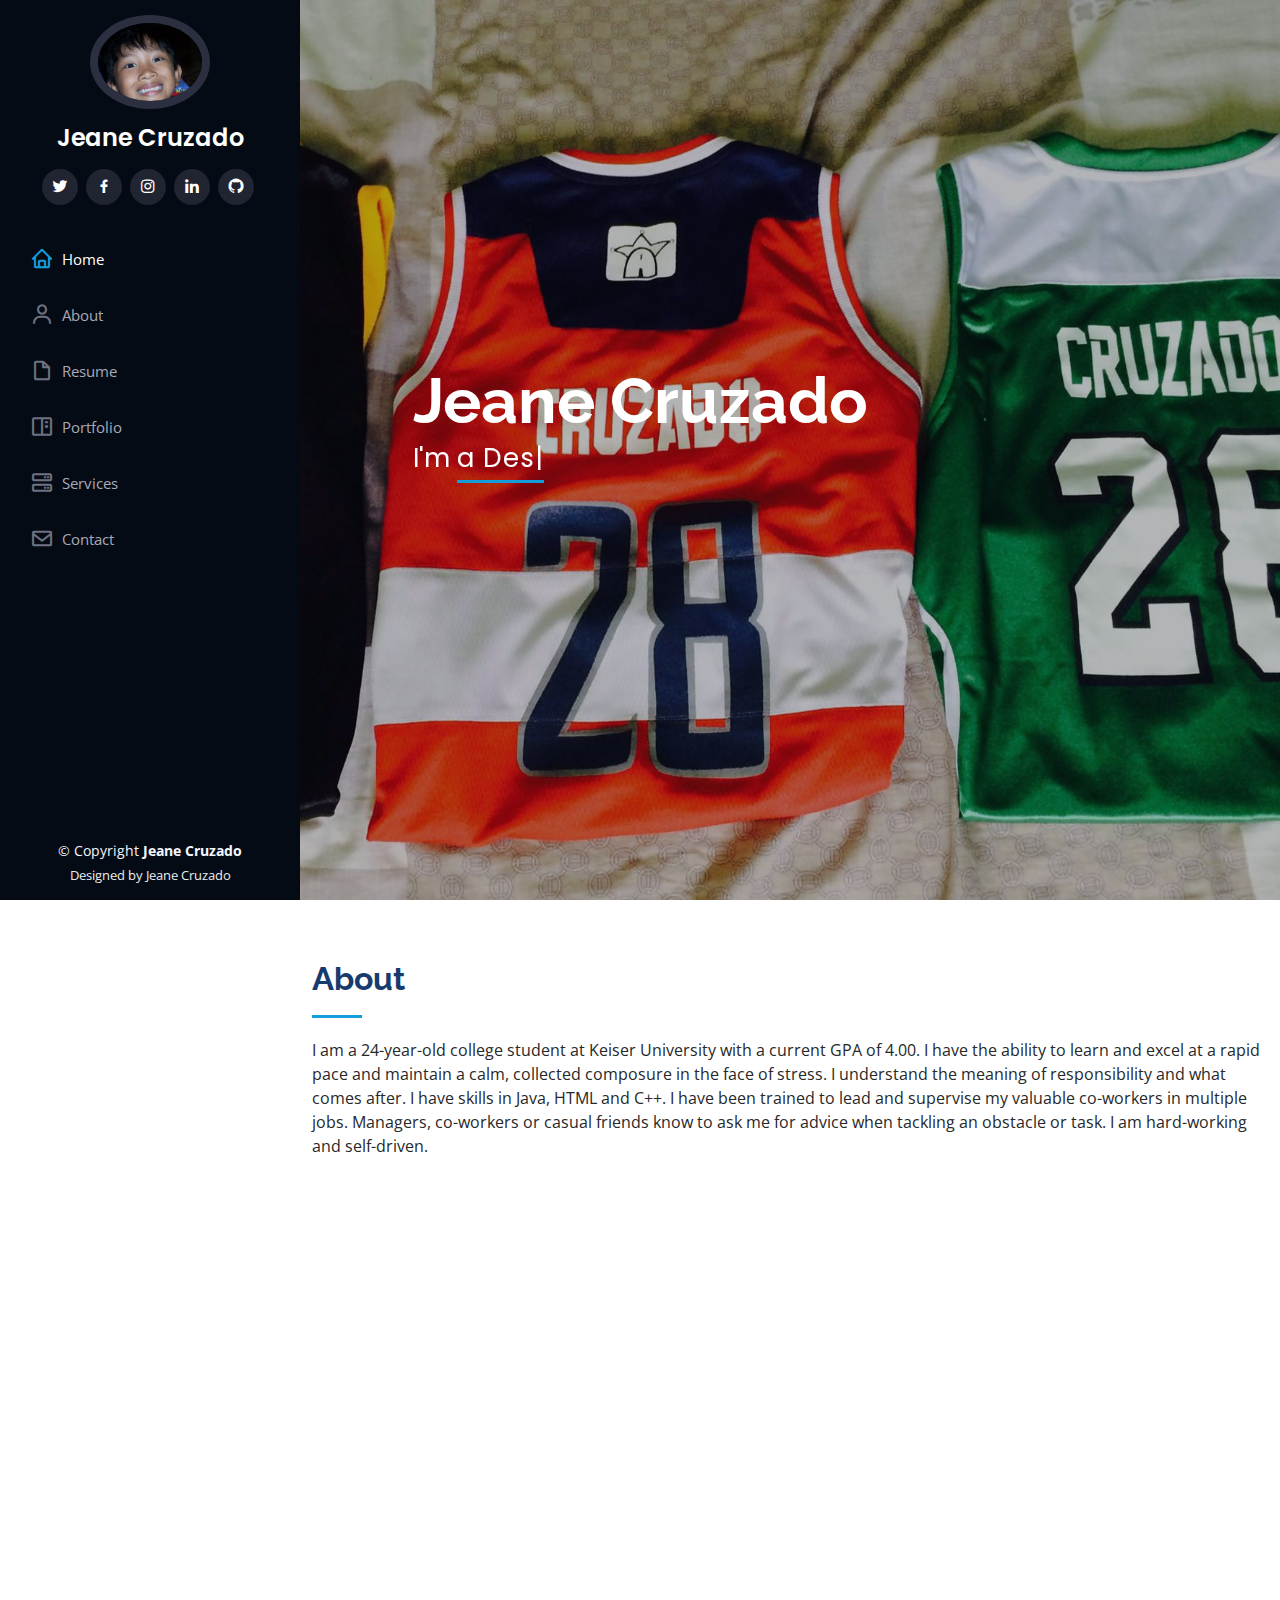
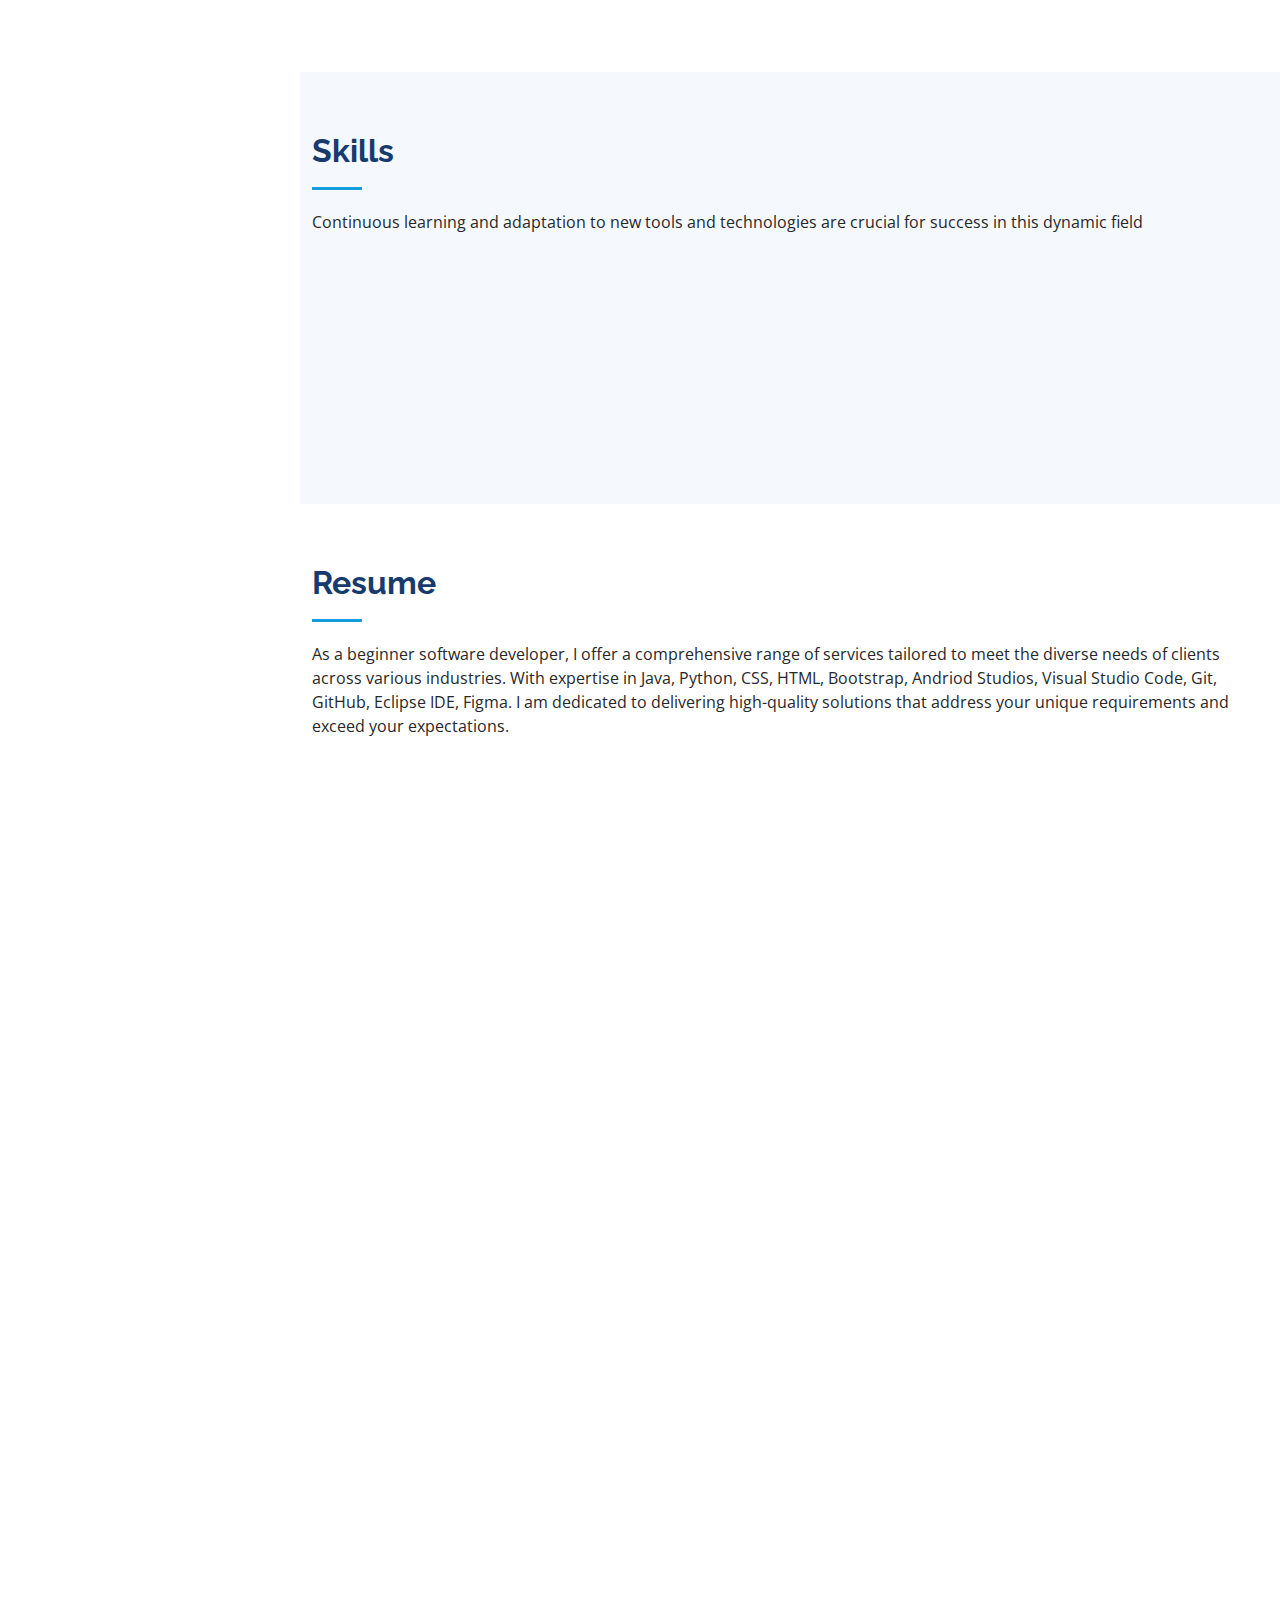
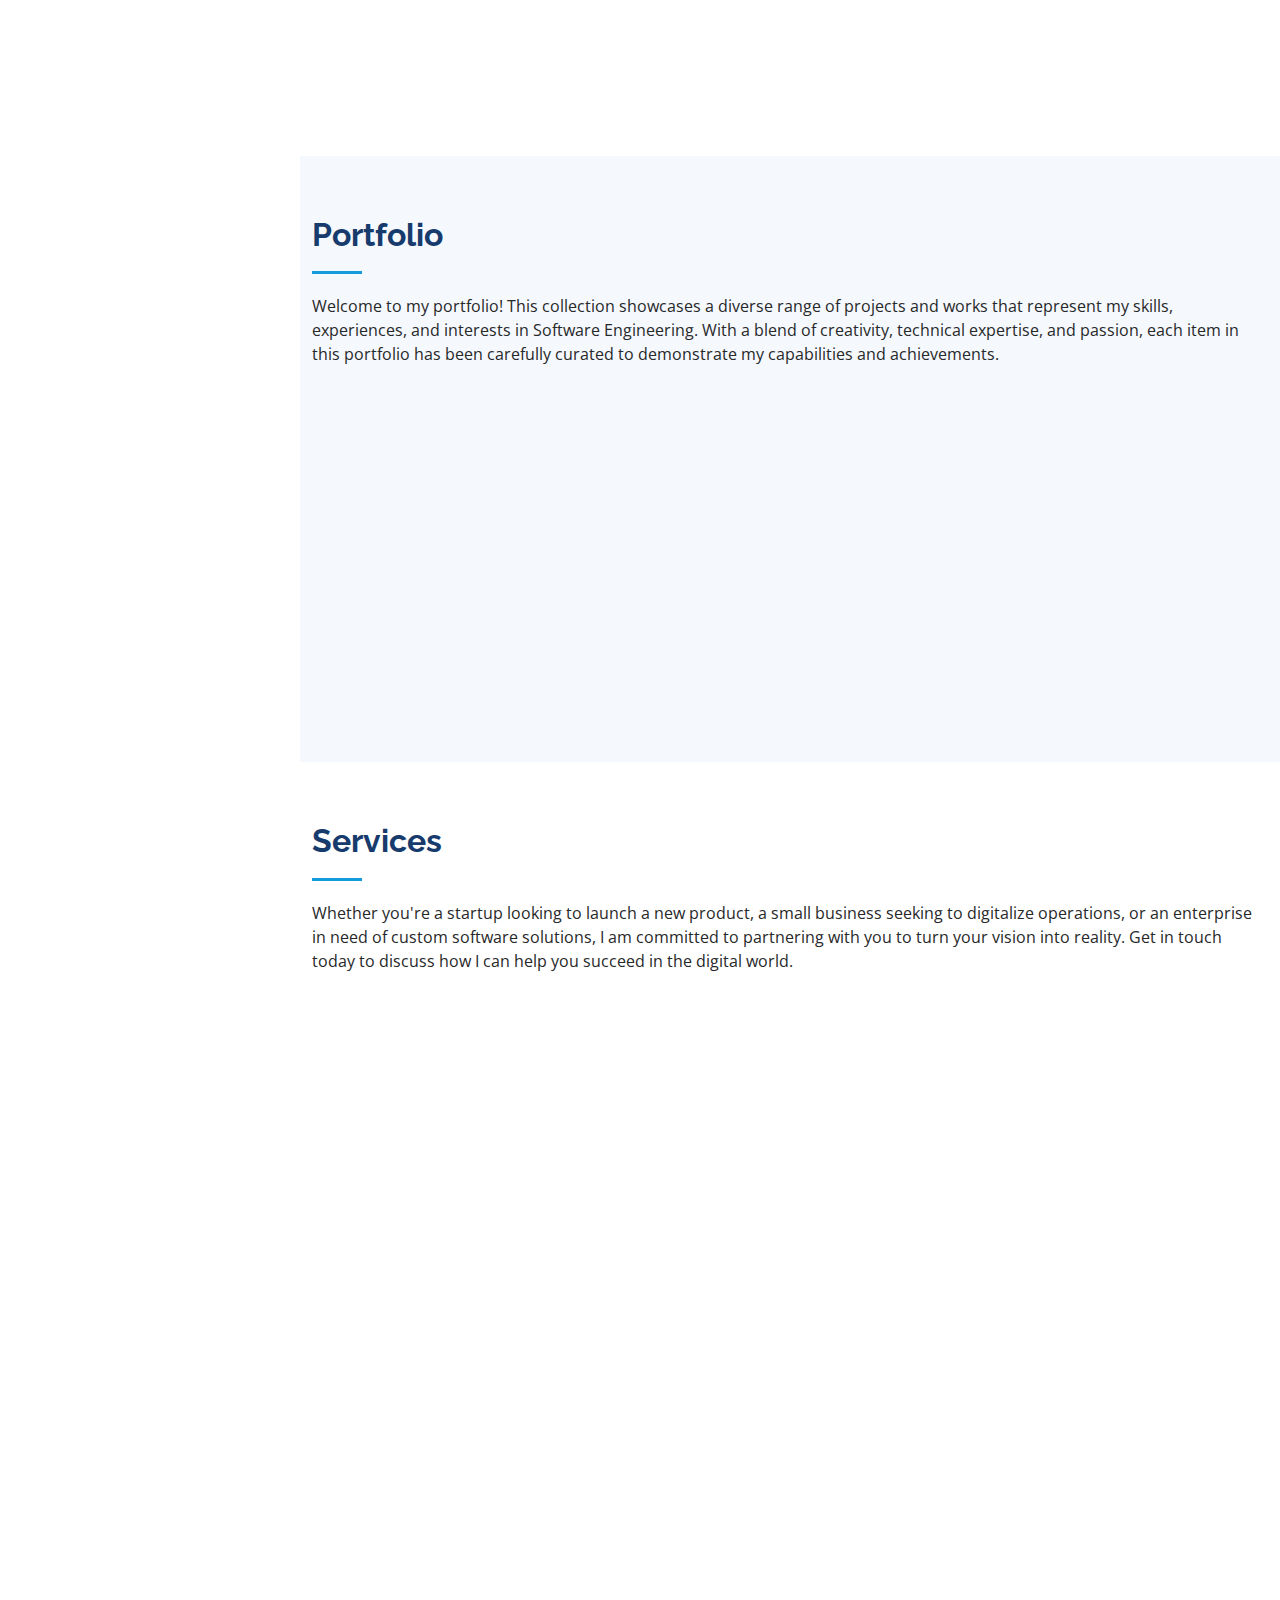
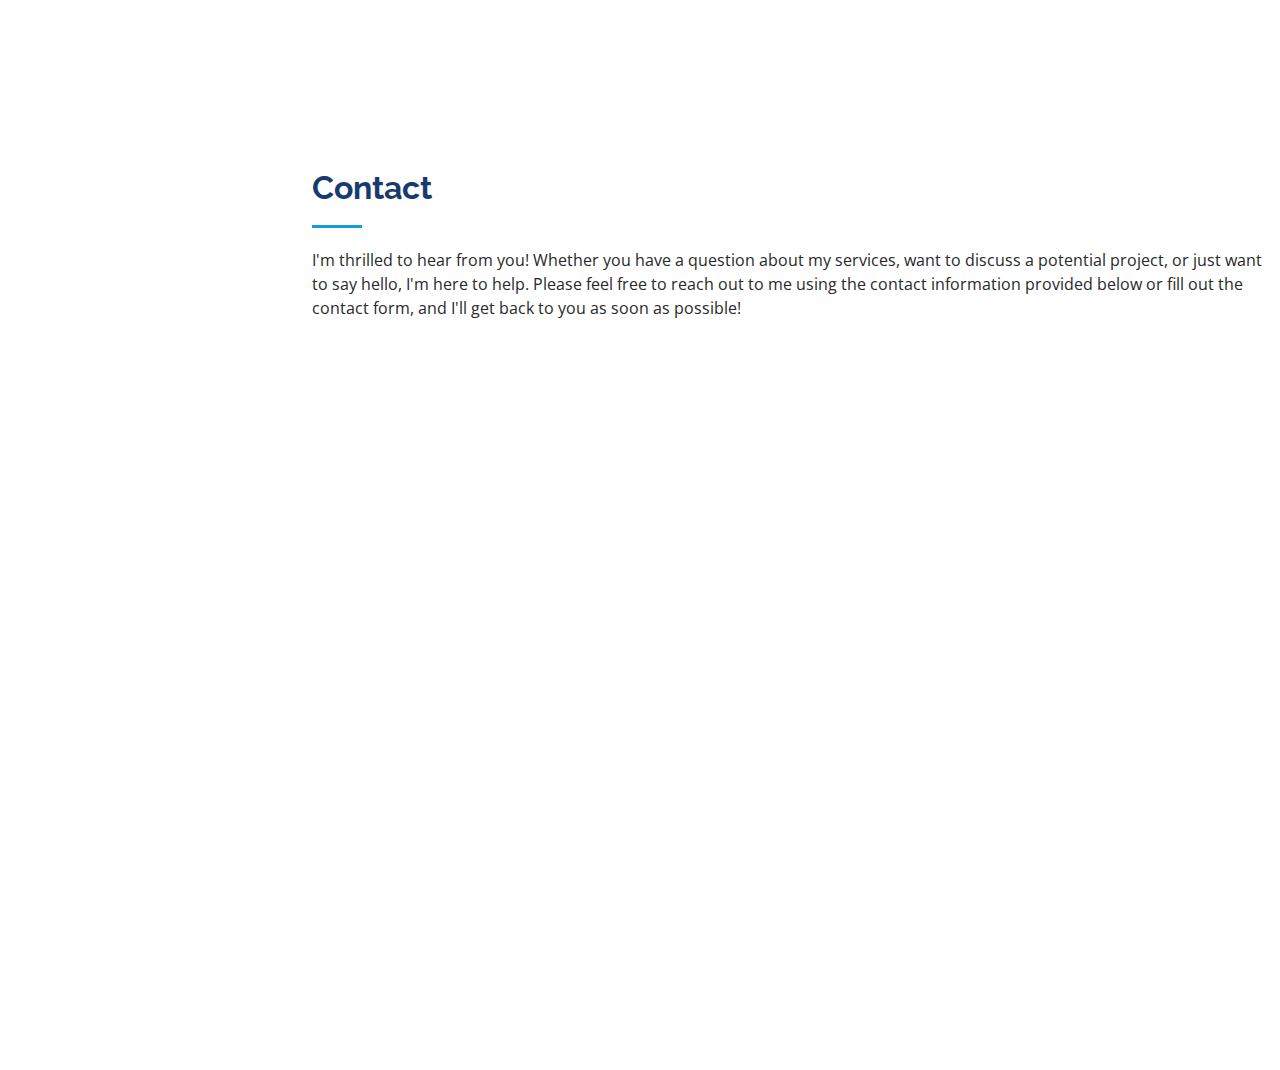
==== commit a09c426f: "changed profile and background pictures and multiple button chanegs" ====
--- a/iPortfolio/index.html
+++ b/iPortfolio/index.html
@@ -45,7 +45,7 @@
     <div class="d-flex flex-column">
 
       <div class="profile">
-        <img src="assets/img/profile-img.jpg" alt="" class="img-fluid rounded-circle">
+        <img src="assets/img/profile_image.jpg" alt="" class="img-fluid rounded-circle">
         <h1 class="text-light"><a href="index.html">Jeane Cruzado</a></h1>
         <div class="social-links mt-3 text-center">
           <a href="https://twitter.com/rstlss28" class="twitter"><i class="bx bxl-twitter"></i></a>
@@ -90,7 +90,7 @@
 
         <div class="row">
           <div class="col-lg-4" data-aos="fade-right">
-            <img src="assets/img/profile-img.jpg" class="img-fluid" alt="">
+            <img src="assets/img/profile_image.jpg" class="img-fluid" alt="">
           </div>
           <div class="col-lg-8 pt-4 pt-lg-0 content" data-aos="fade-left">
             <h3>UI/UX Designer &amp; Web Developer.</h3>
--- a/iPortfolio/assets/css/style.css
+++ b/iPortfolio/assets/css/style.css
@@ -198,7 +198,7 @@
 #hero {
   width: 100%;
   height: 100vh;
-  background: url("../img/hero-bg.jpg") top center;
+  background: url("../img/background_image.jpg") top center;
   background-size: cover;
 }
 #hero:before {
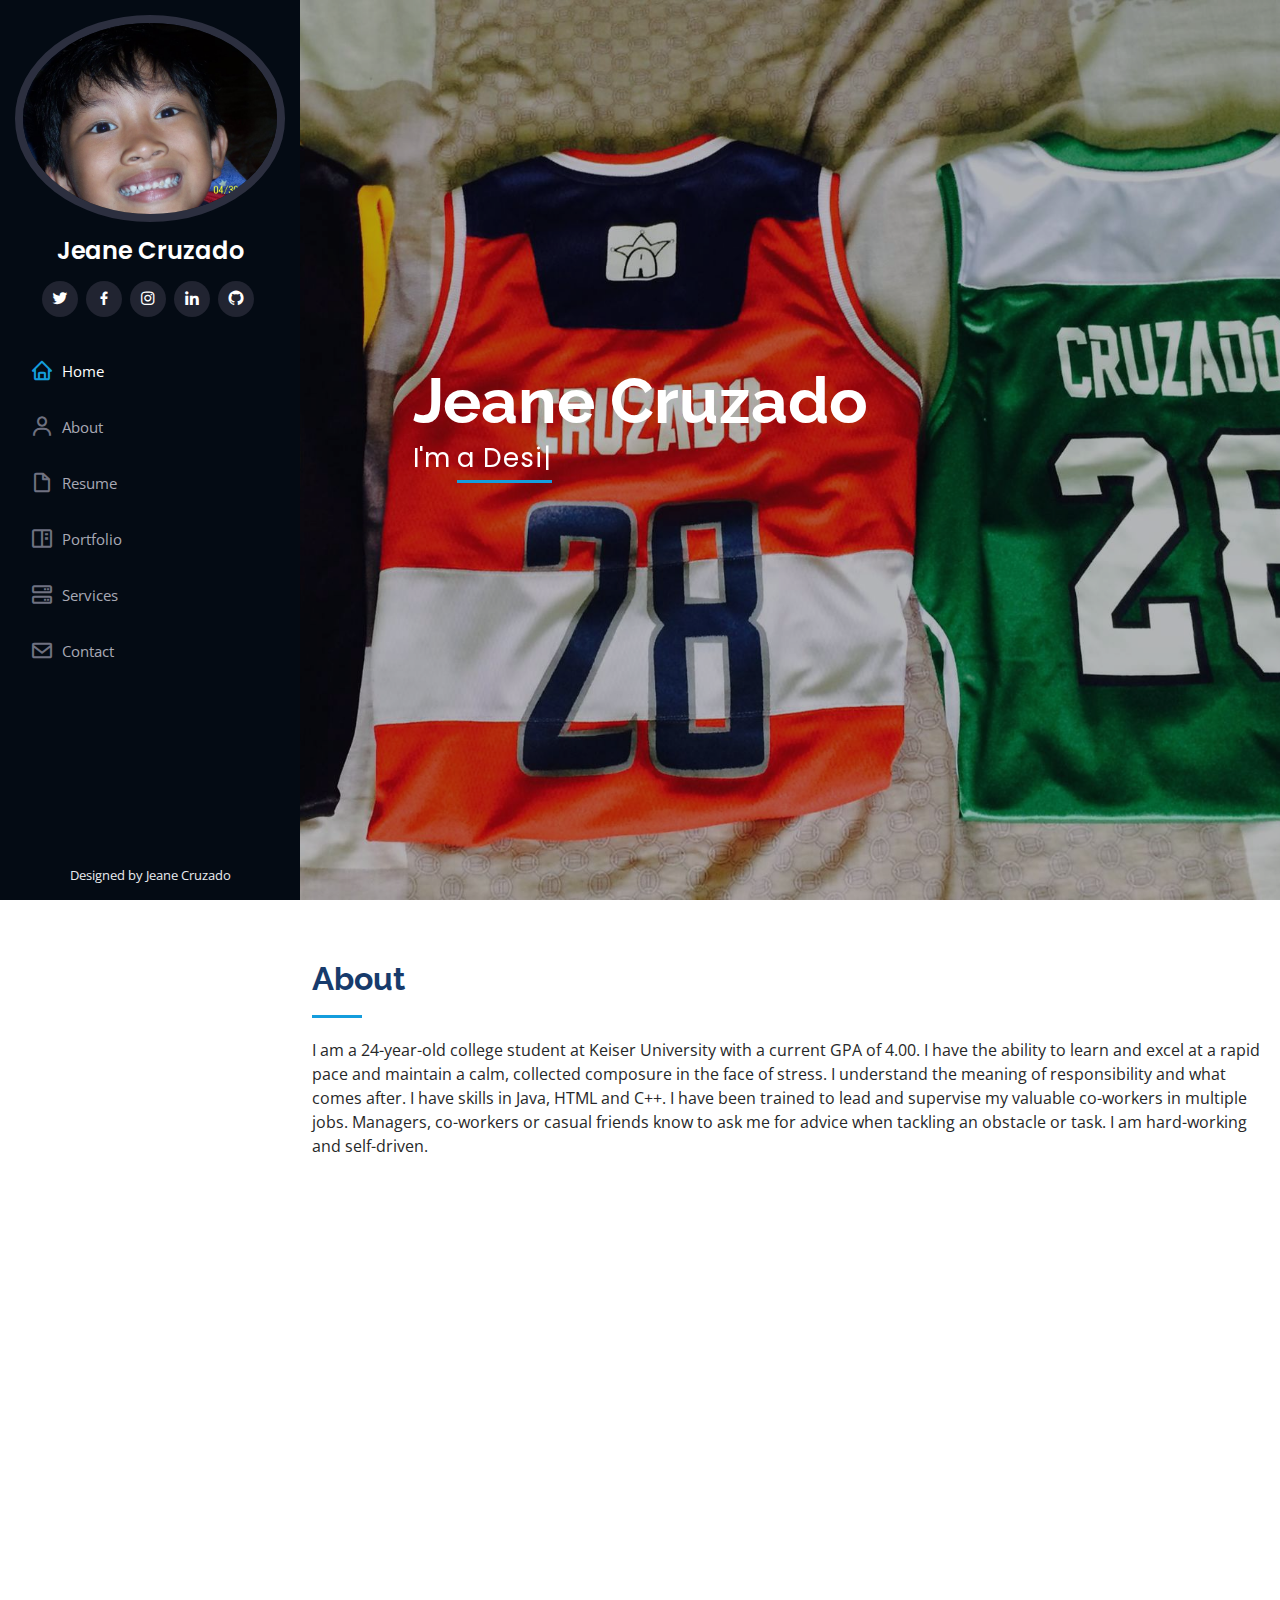
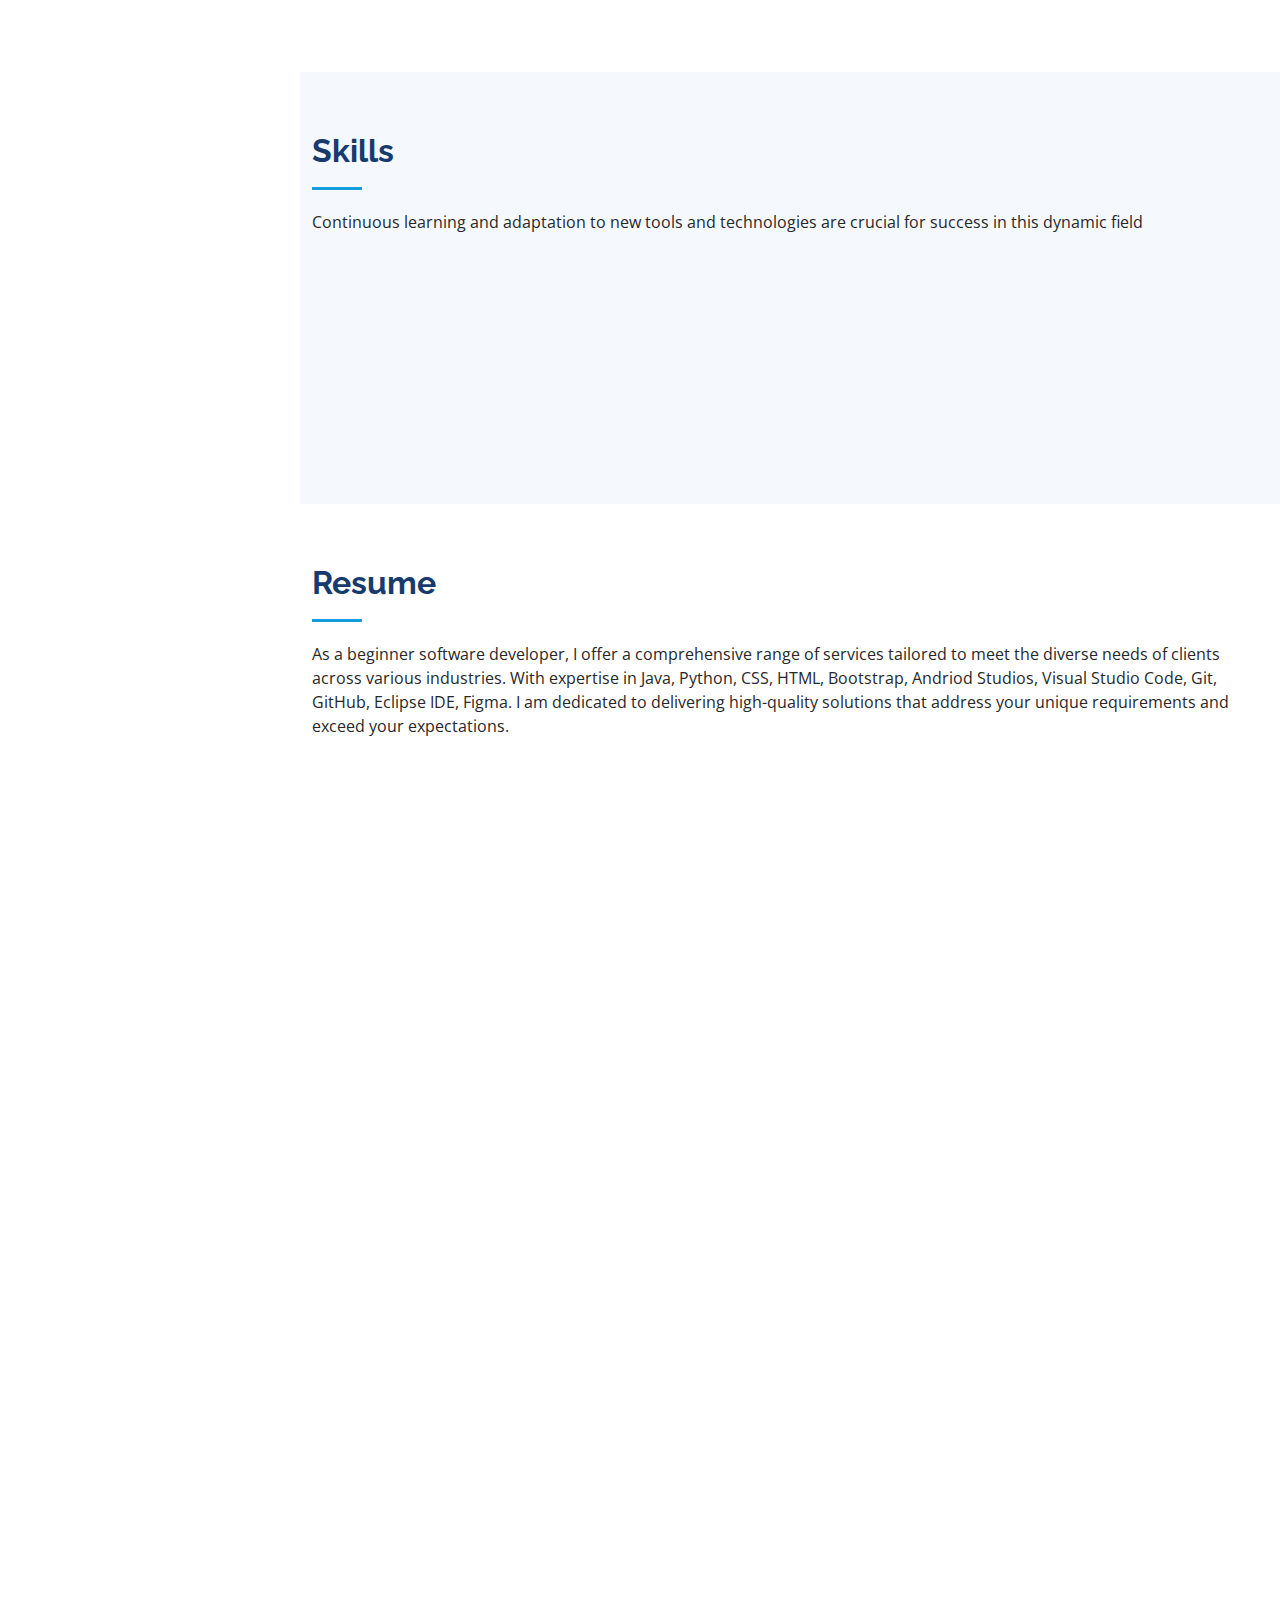
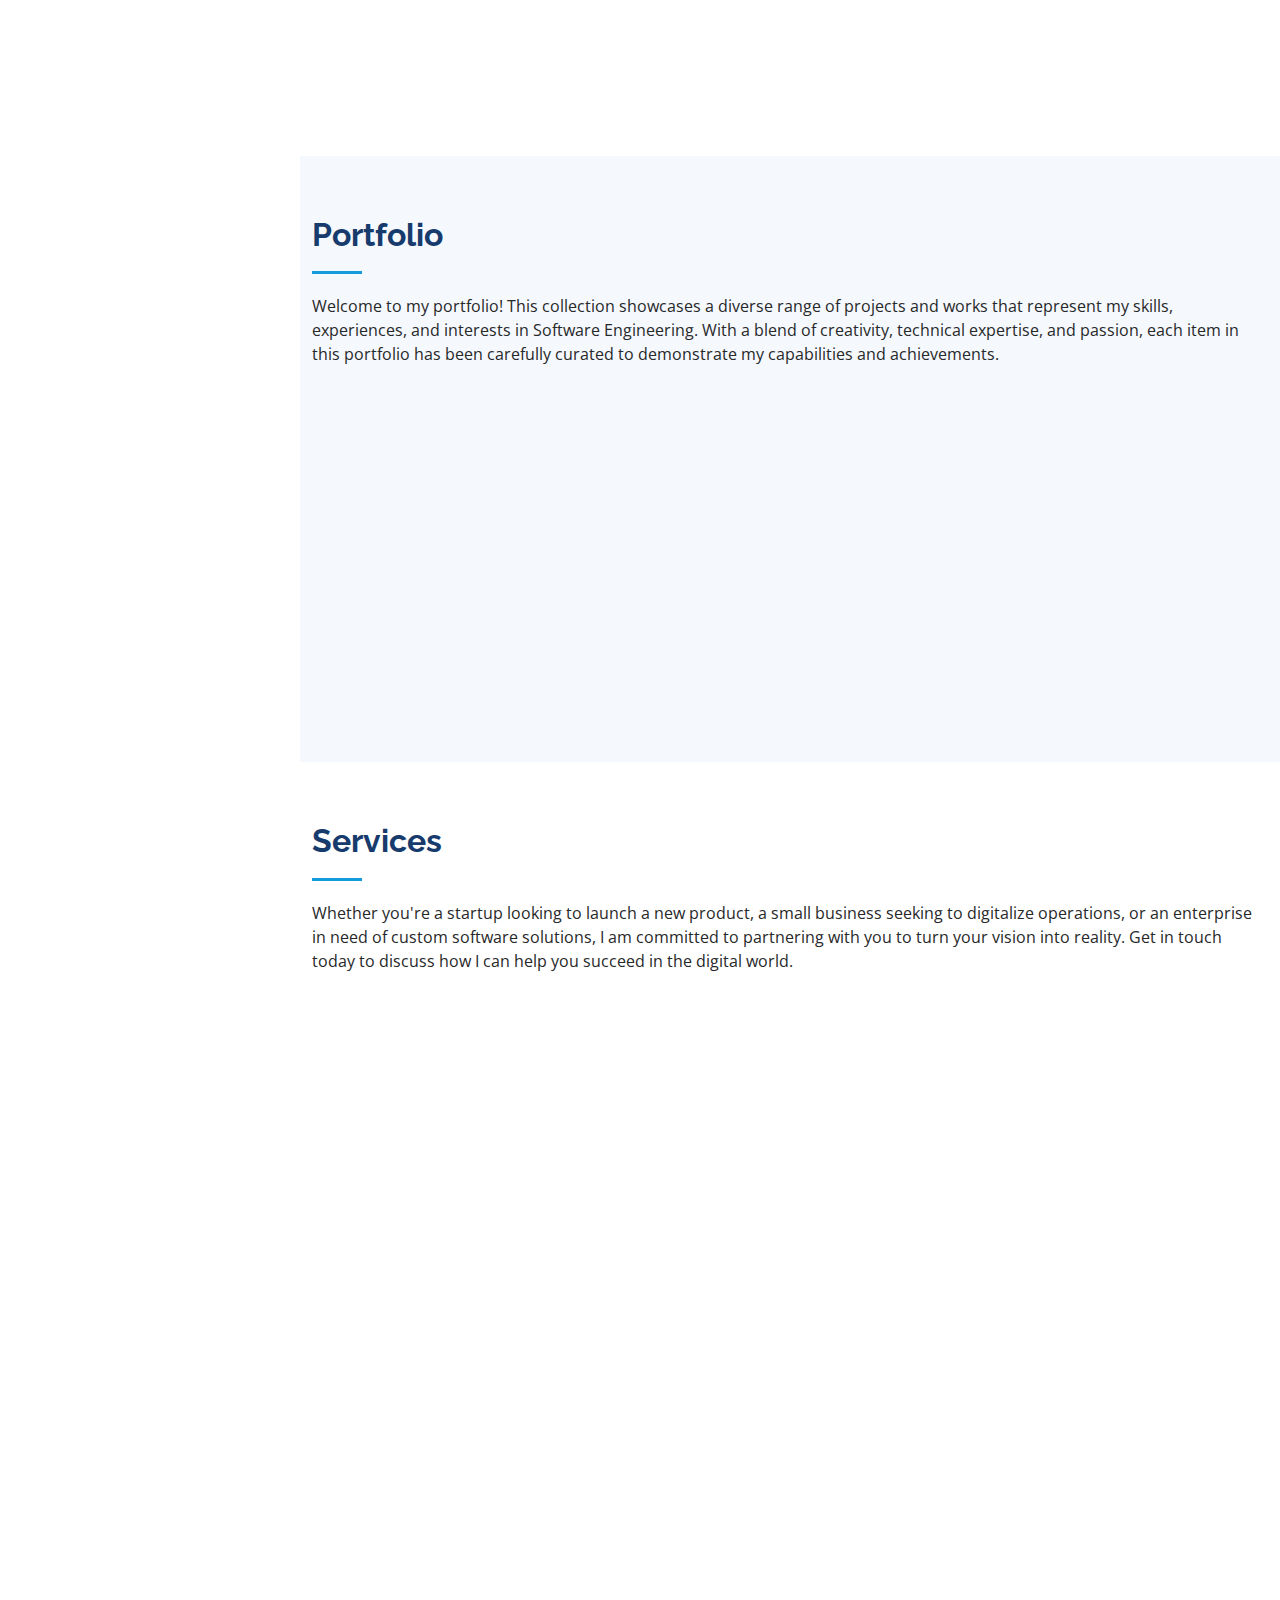
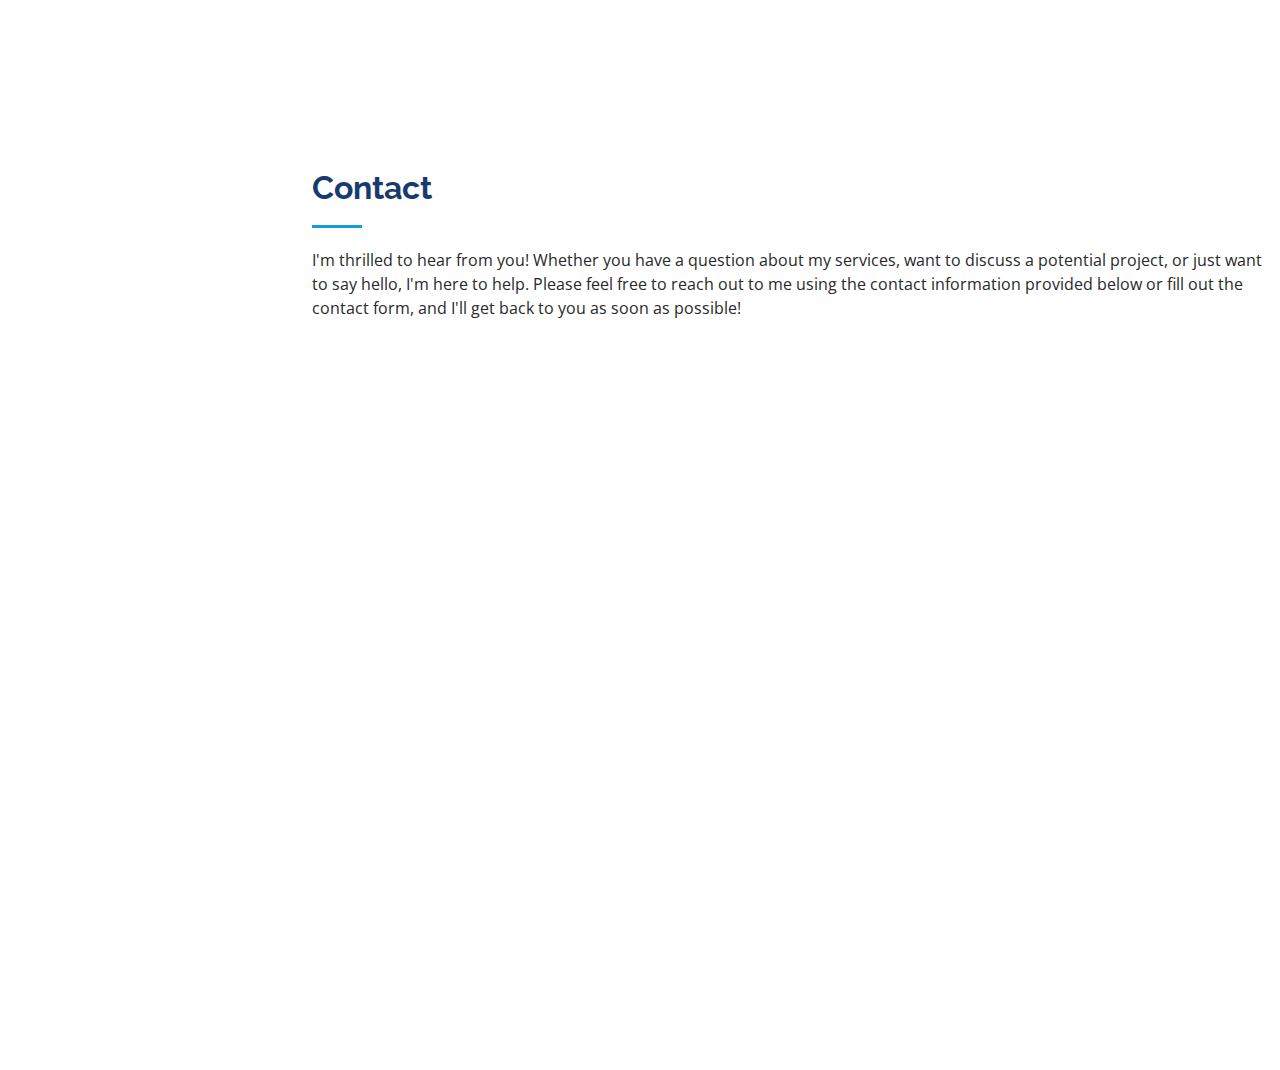
==== commit 857a6a83: "footer changes" ====
--- a/iPortfolio/index.html
+++ b/iPortfolio/index.html
@@ -432,14 +432,7 @@
   <!-- ======= Footer ======= -->
   <footer id="footer">
     <div class="container">
-      <div class="copyright">
-        &copy; Copyright <strong><span>Jeane Cruzado</span></strong>
-      </div>
       <div class="credits">
-        <!-- All the links in the footer should remain intact. -->
-        <!-- You can delete the links only if you purchased the pro version. -->
-        <!-- Licensing information: https://bootstrapmade.com/license/ -->
-        <!-- Purchase the pro version with working PHP/AJAX contact form: https://bootstrapmade.com/iportfolio-bootstrap-portfolio-websites-template/ -->
         Designed by <a>Jeane Cruzado</a>
       </div>
     </div>
--- a/iPortfolio/assets/css/style.css
+++ b/iPortfolio/assets/css/style.css
@@ -76,7 +76,8 @@
 #header .profile img {
   margin: 15px auto;
   display: block;
-  width: 120px;
+  width: 100%;
+  height: 10%;
   border: 8px solid #2c2f3f;
 }
 #header .profile h1 {
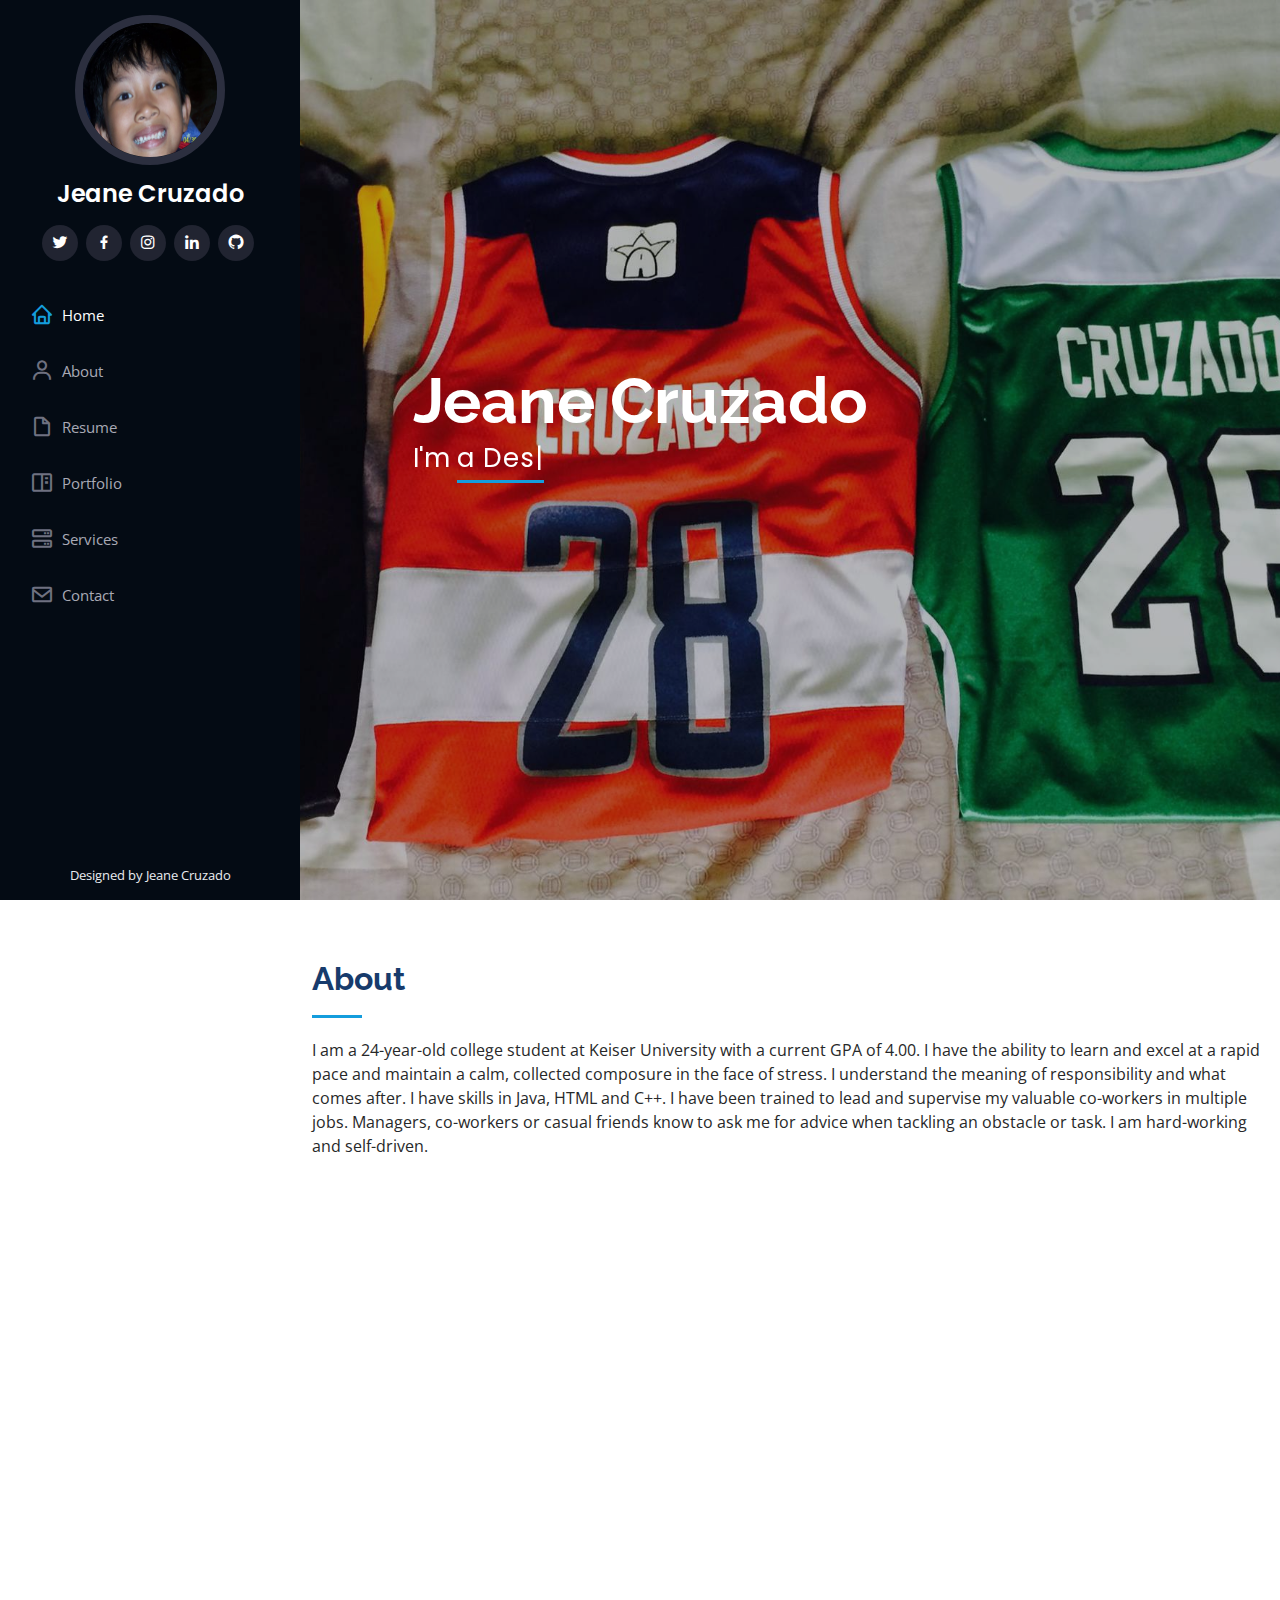
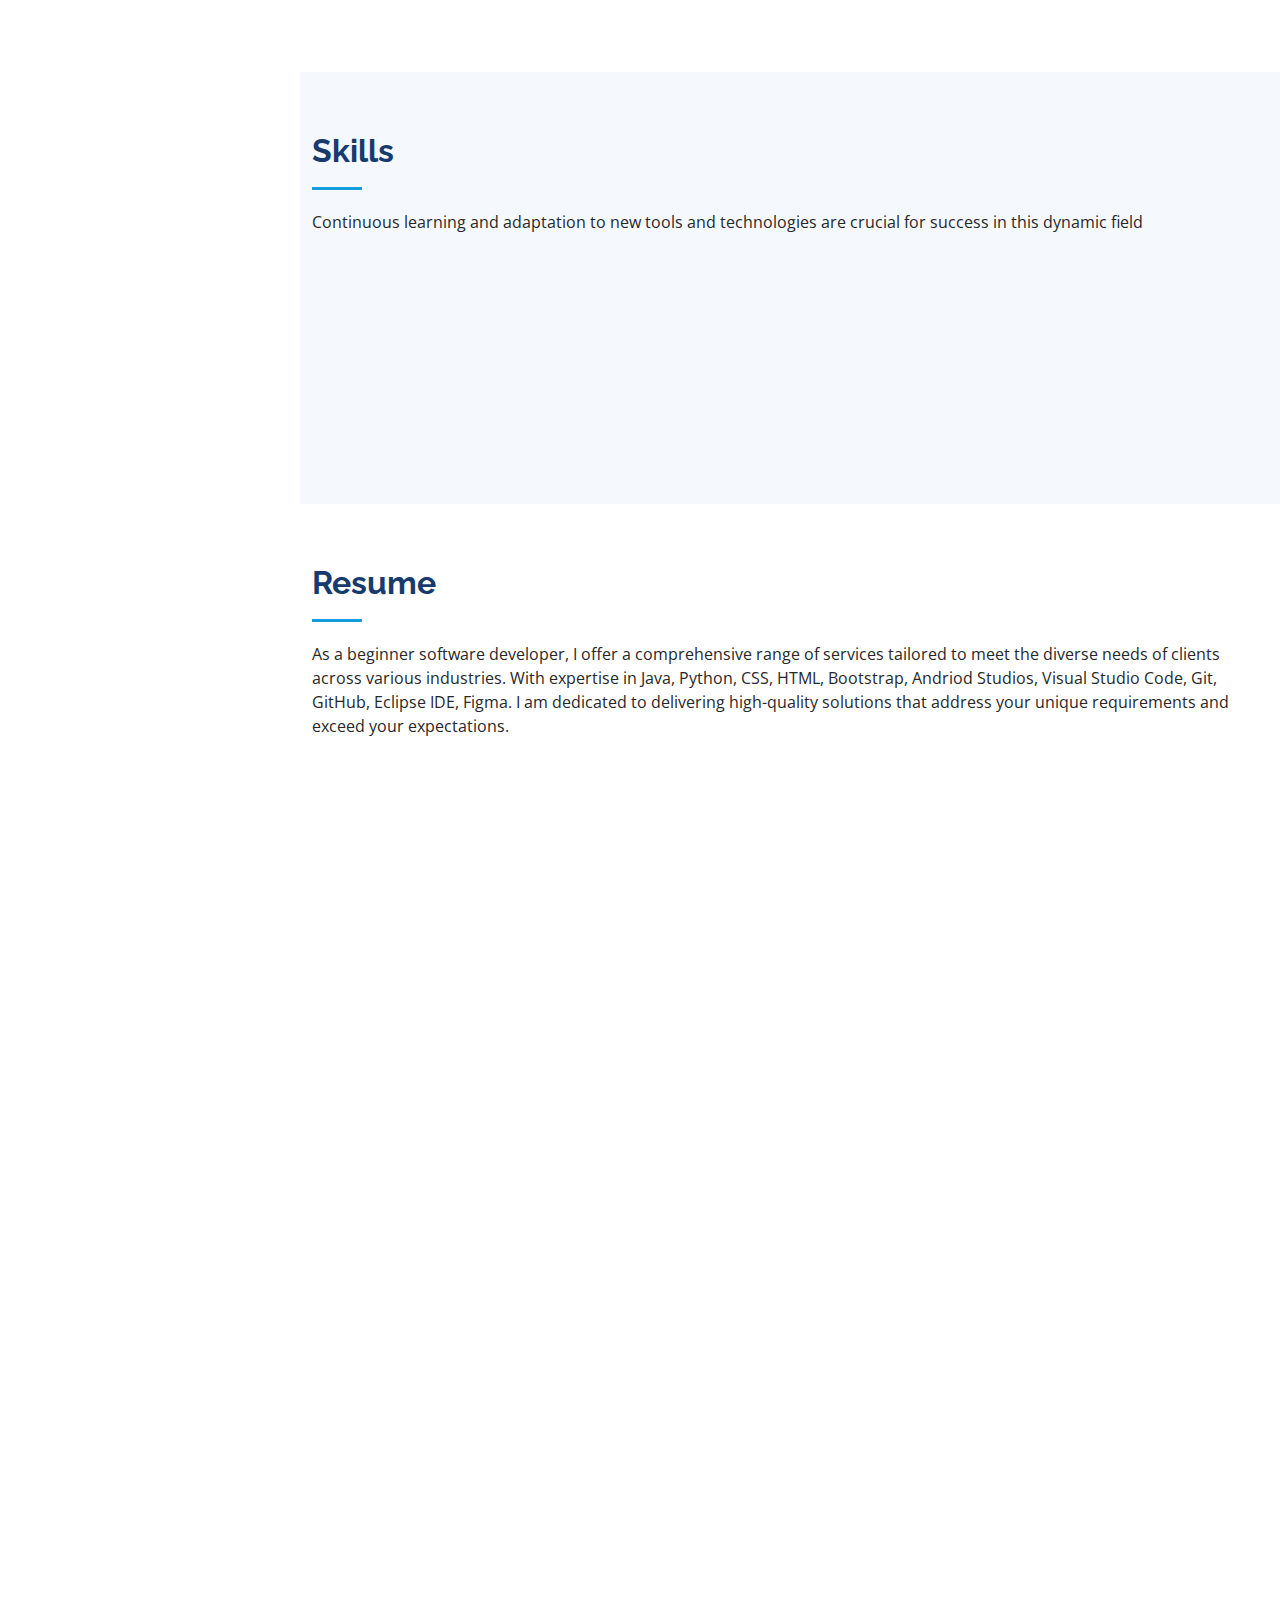
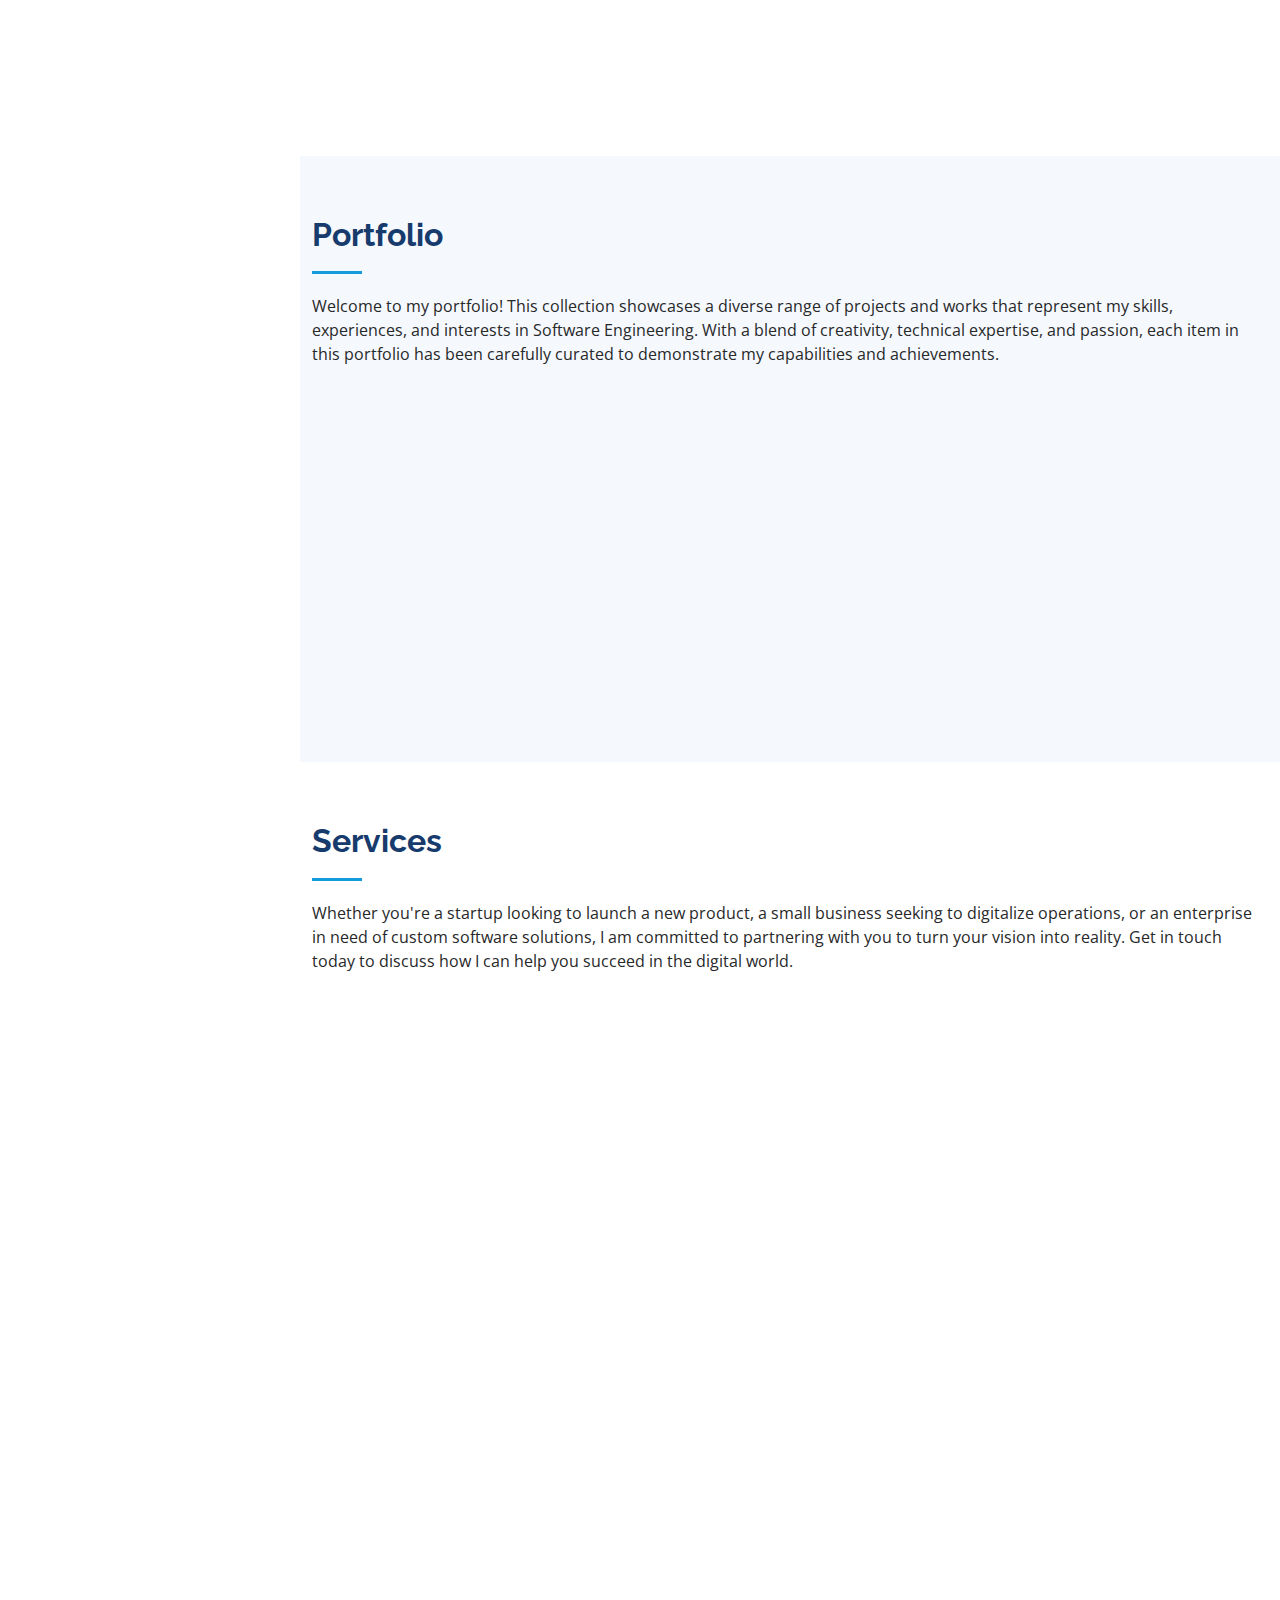
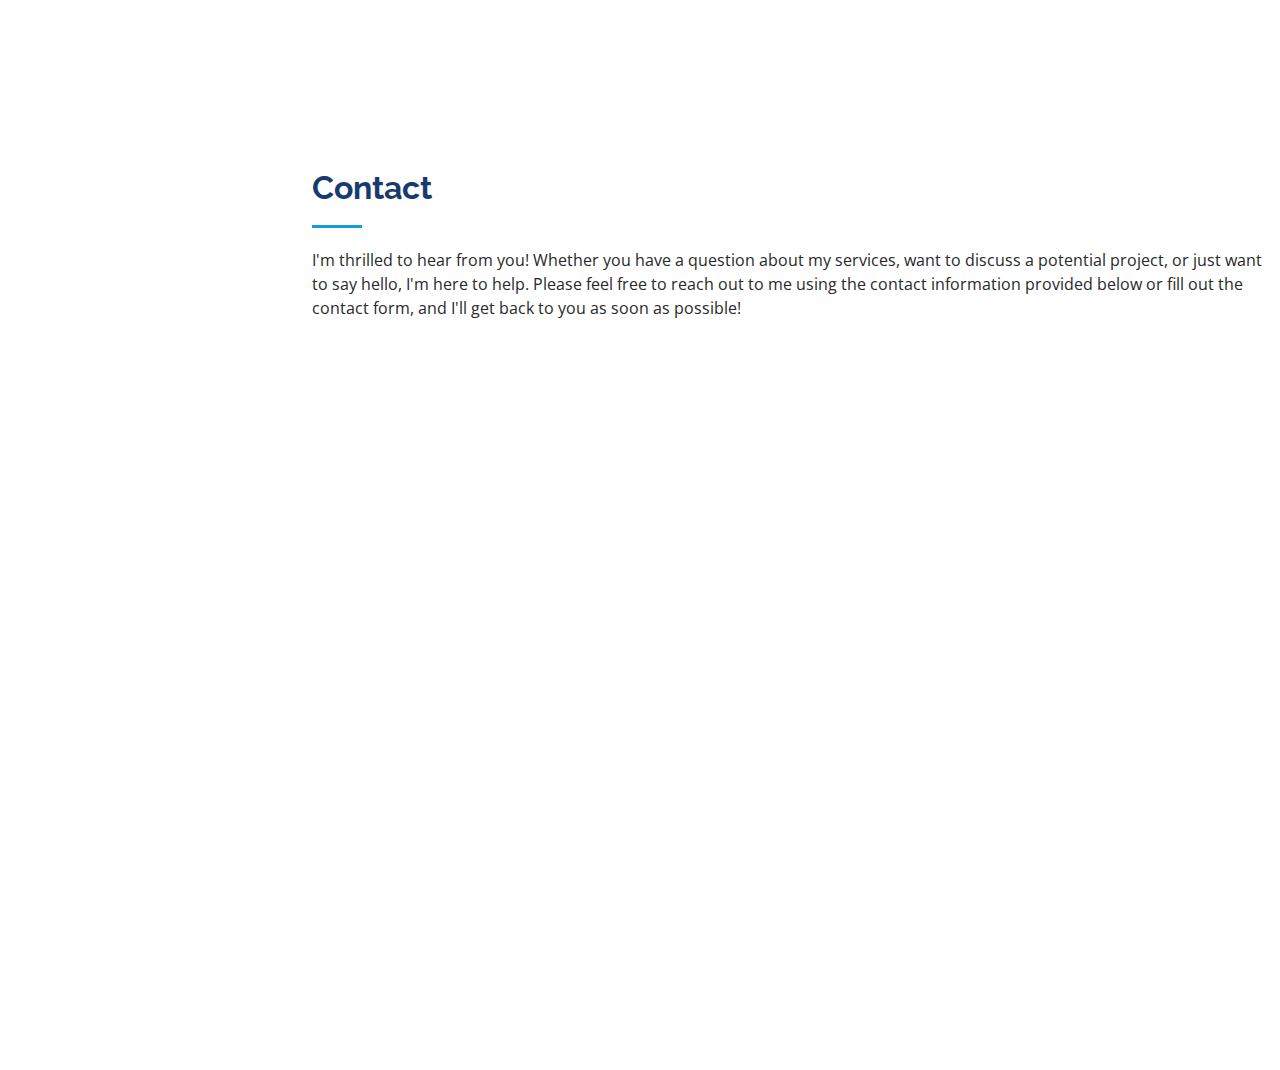
==== commit e7ef3d29: "changes ot portfolio" ====
--- a/iPortfolio/index.html
+++ b/iPortfolio/index.html
@@ -152,9 +152,9 @@
             </div>
 
             <div class="progress">
-              <span class="skill">JavaScript <i class="val">75%</i></span>
-              <div class="progress-bar-wrap">
-                <div class="progress-bar" role="progressbar" aria-valuenow="75" aria-valuemin="0" aria-valuemax="100"></div>
+              <span class="skill">JavaScript <i class="val">20%</i></span>
+              <div class="progress-bar-wrap">
+                <div class="progress-bar" role="progressbar" aria-valuenow="20" aria-valuemin="0" aria-valuemax="100"></div>
               </div>
             </div>
 
@@ -170,9 +170,9 @@
             </div>
 
             <div class="progress">
-              <span class="skill">WordPress/CMS <i class="val">90%</i></span>
-              <div class="progress-bar-wrap">
-                <div class="progress-bar" role="progressbar" aria-valuenow="90" aria-valuemin="0" aria-valuemax="100"></div>
+              <span class="skill">WordPress/CMS <i class="val">40%</i></span>
+              <div class="progress-bar-wrap">
+                <div class="progress-bar" role="progressbar" aria-valuenow="40" aria-valuemin="0" aria-valuemax="100"></div>
               </div>
             </div>
 
--- a/iPortfolio/assets/css/style.css
+++ b/iPortfolio/assets/css/style.css
@@ -76,9 +76,11 @@
 #header .profile img {
   margin: 15px auto;
   display: block;
-  width: 100%;
-  height: 10%;
+  height: 150px;
+  width: 150px;
   border: 8px solid #2c2f3f;
+  border-radius:50%;
+  object-fit: fill;
 }
 #header .profile h1 {
   font-size: 24px;
